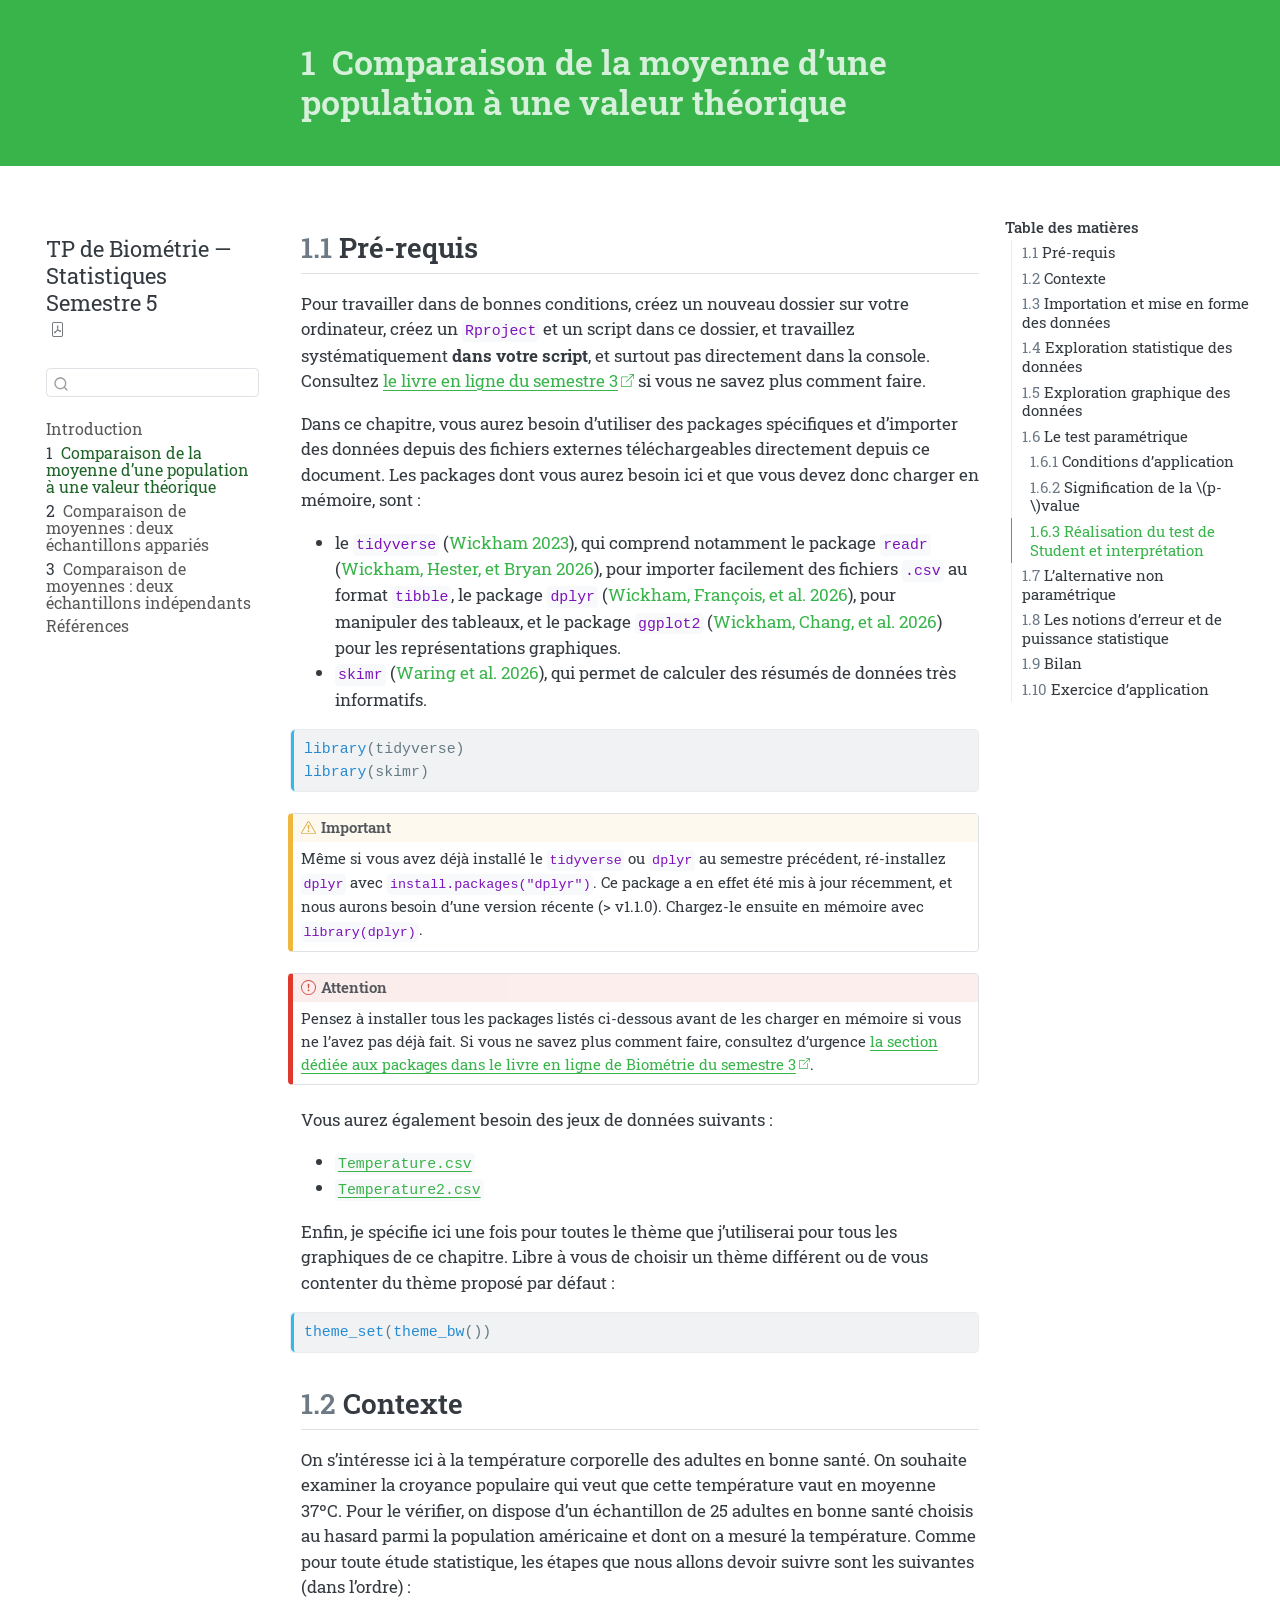
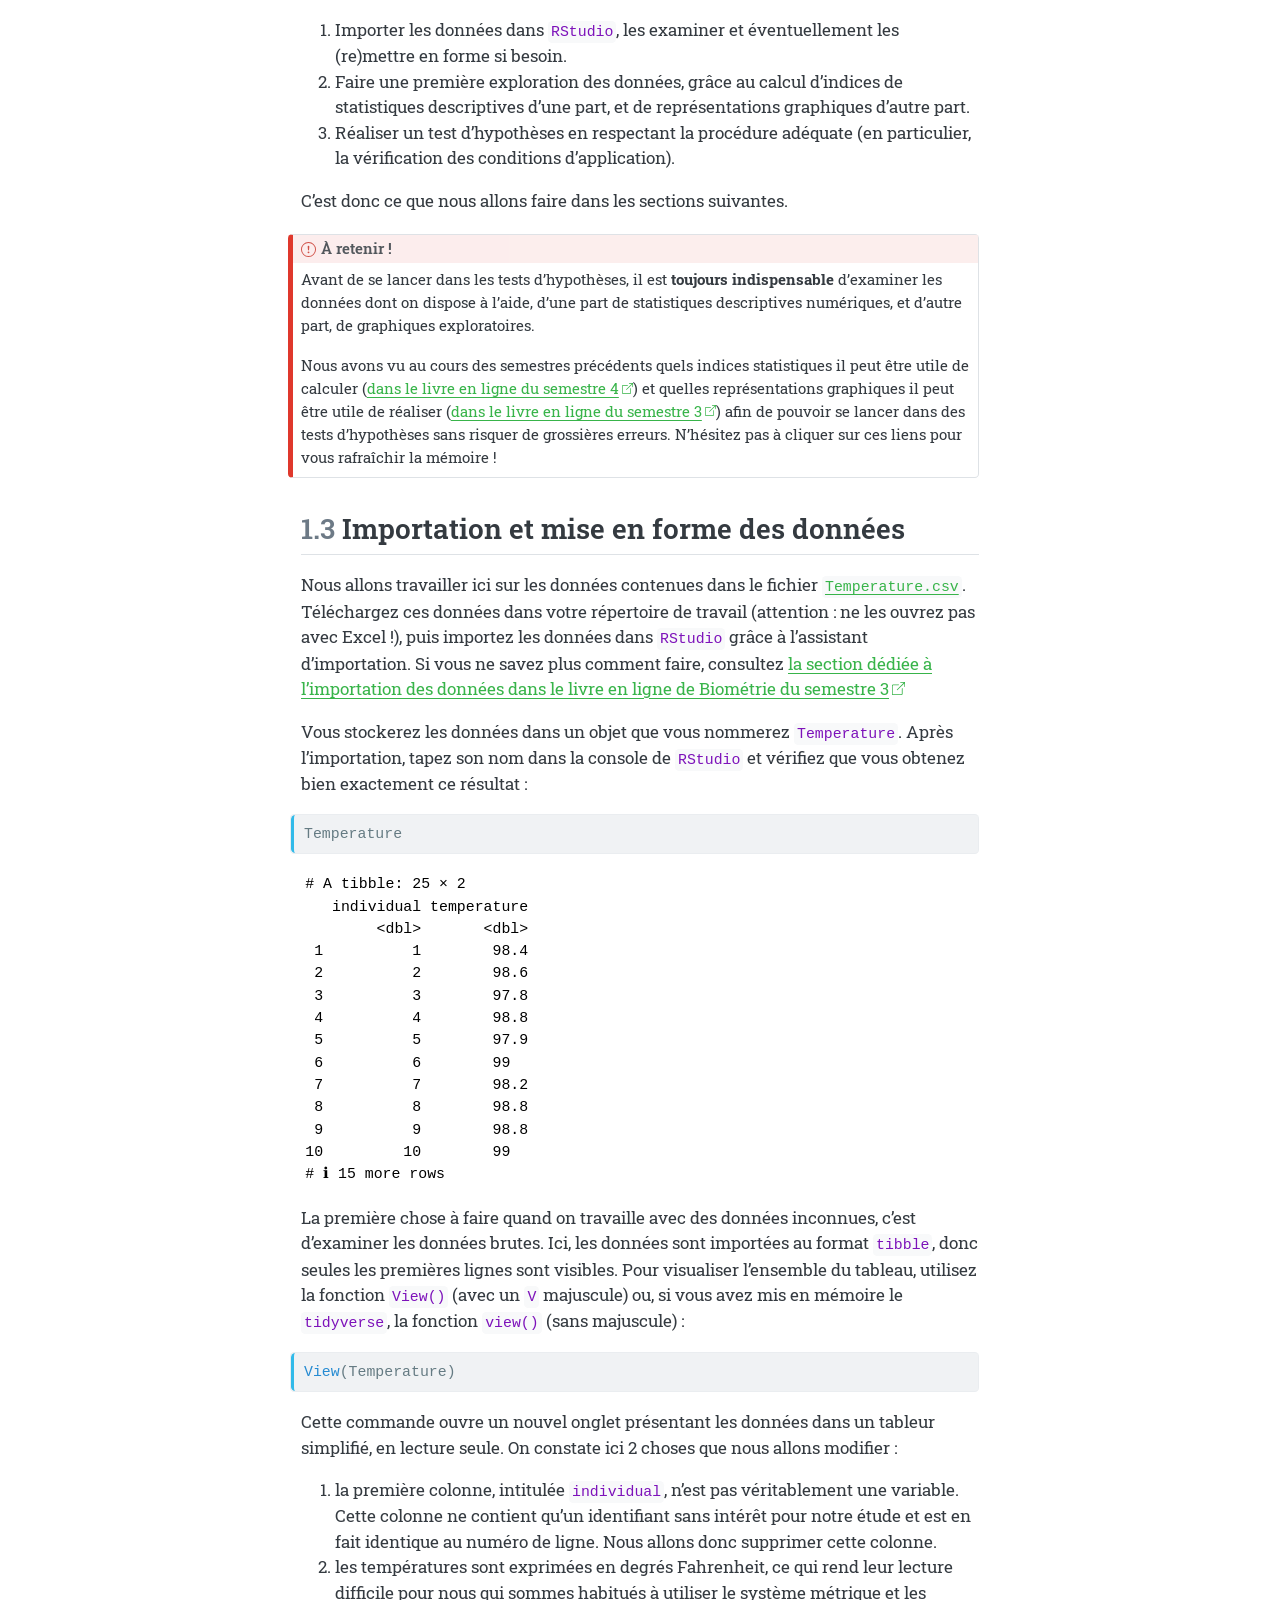
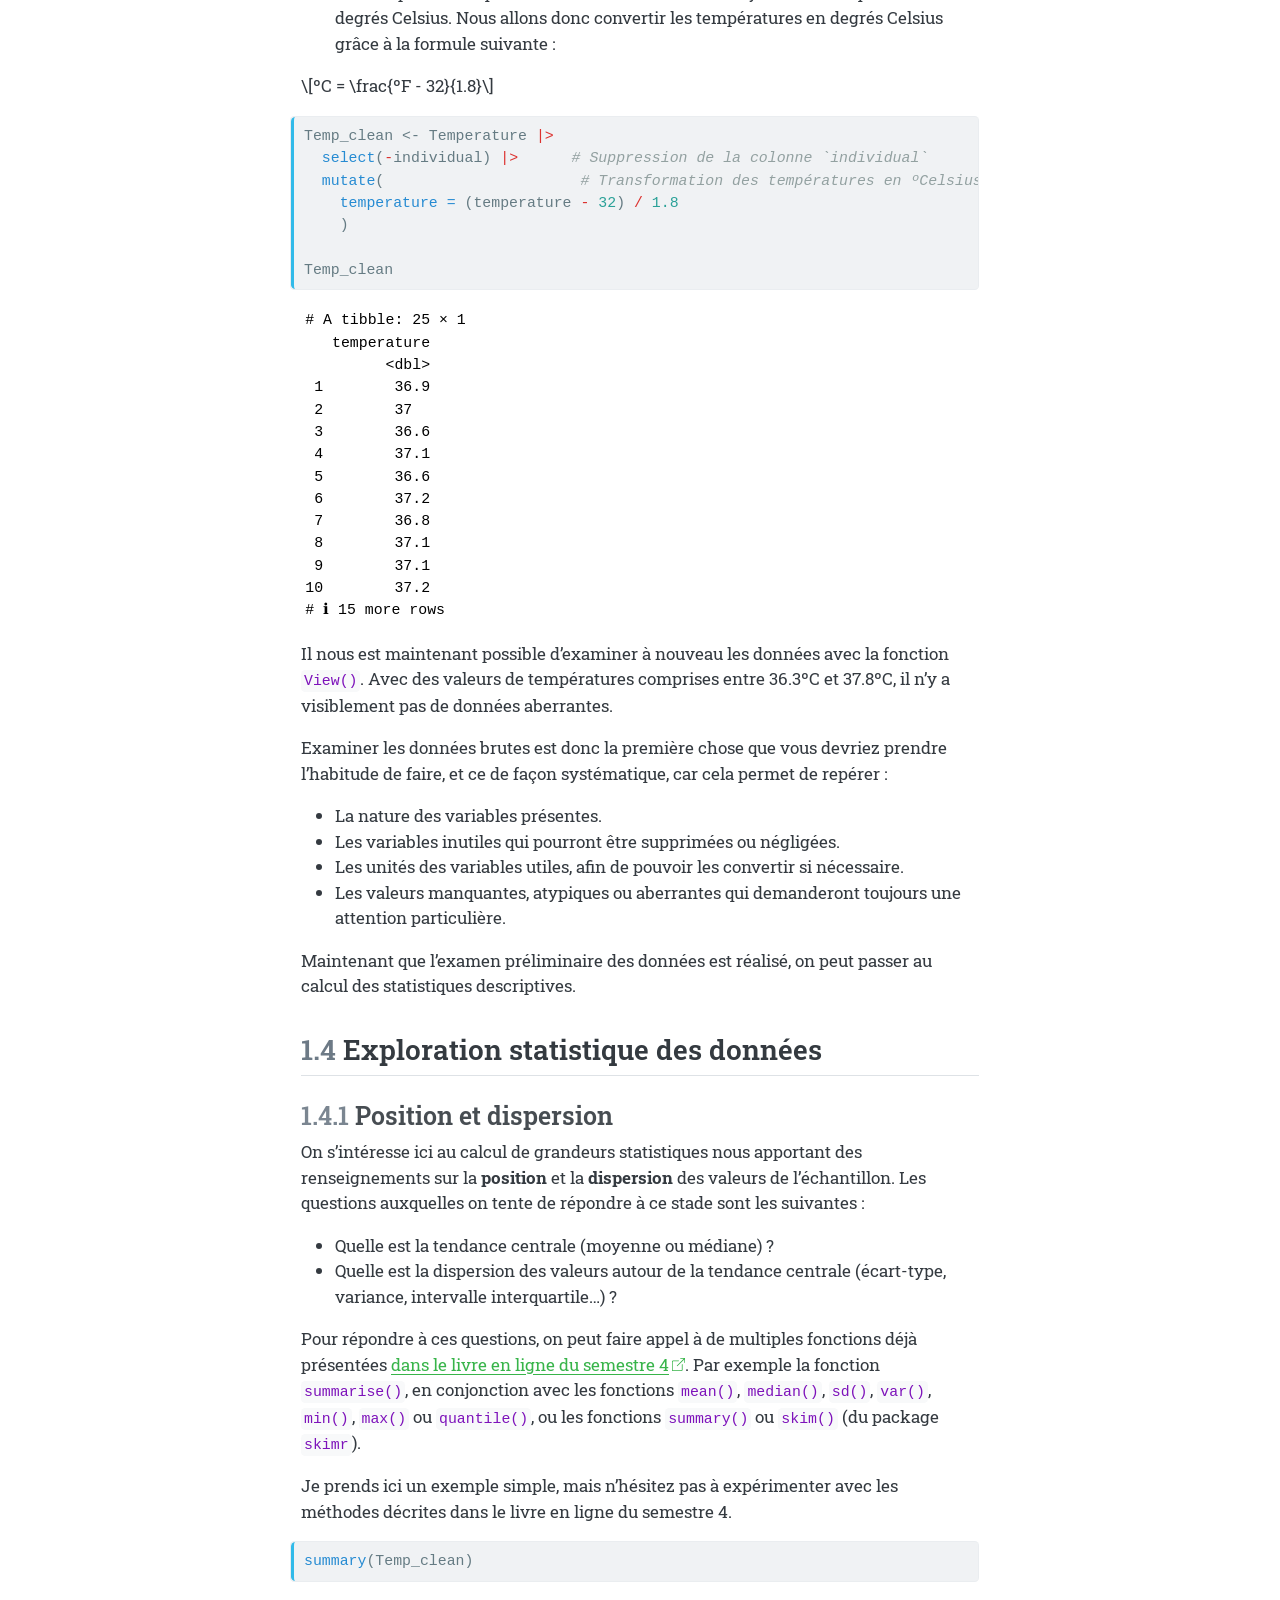
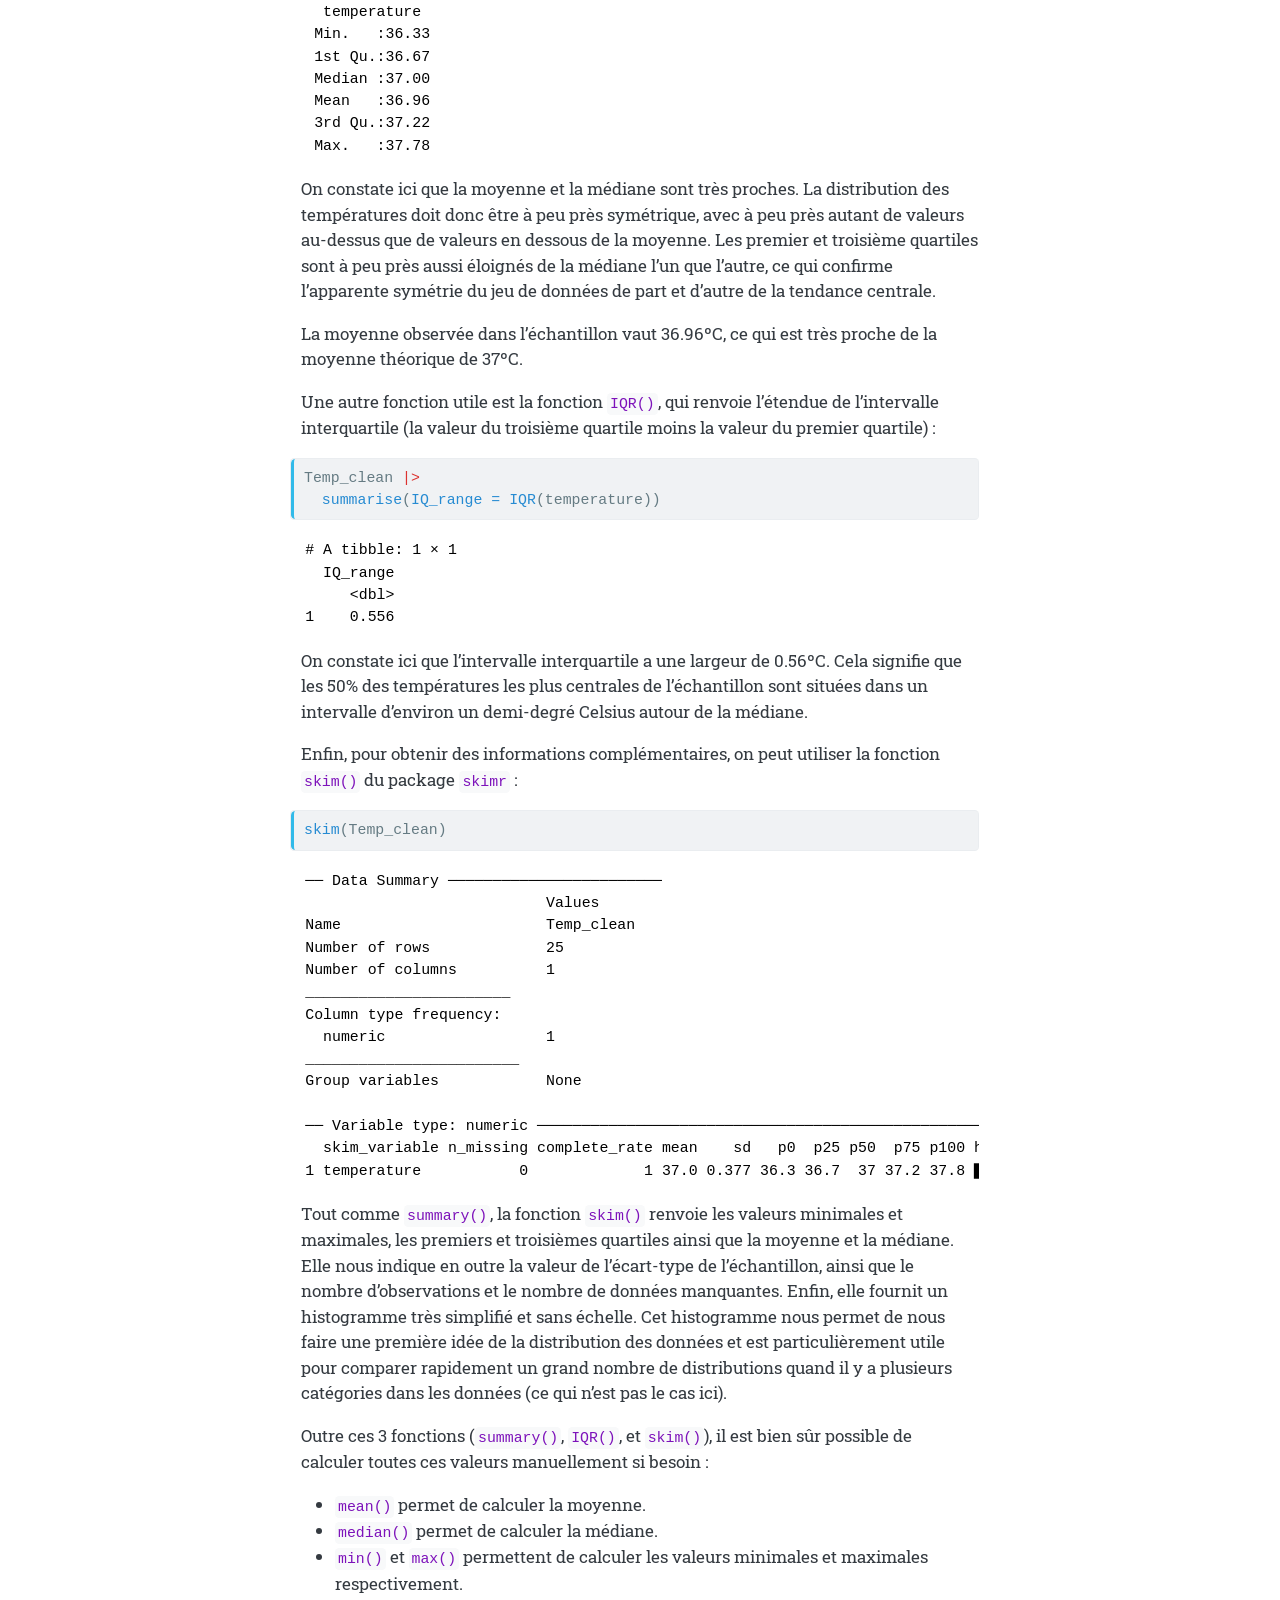
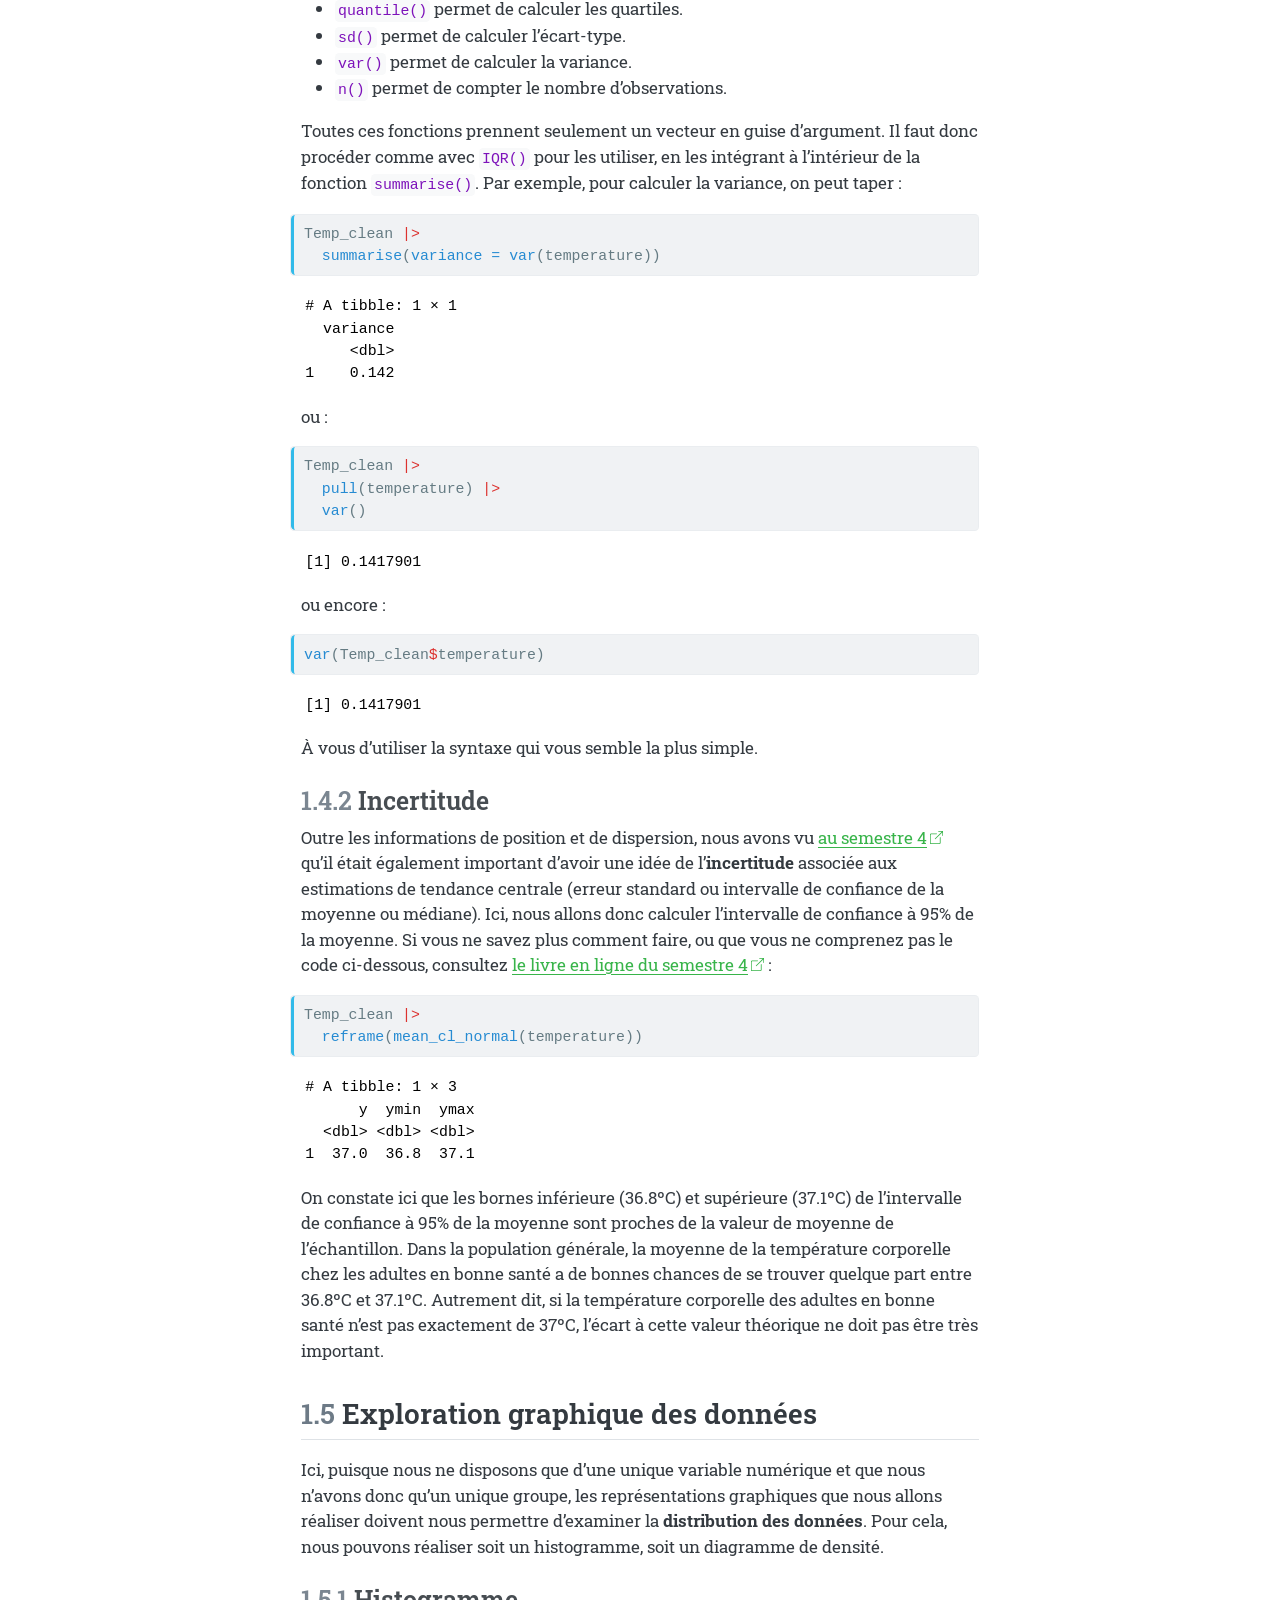
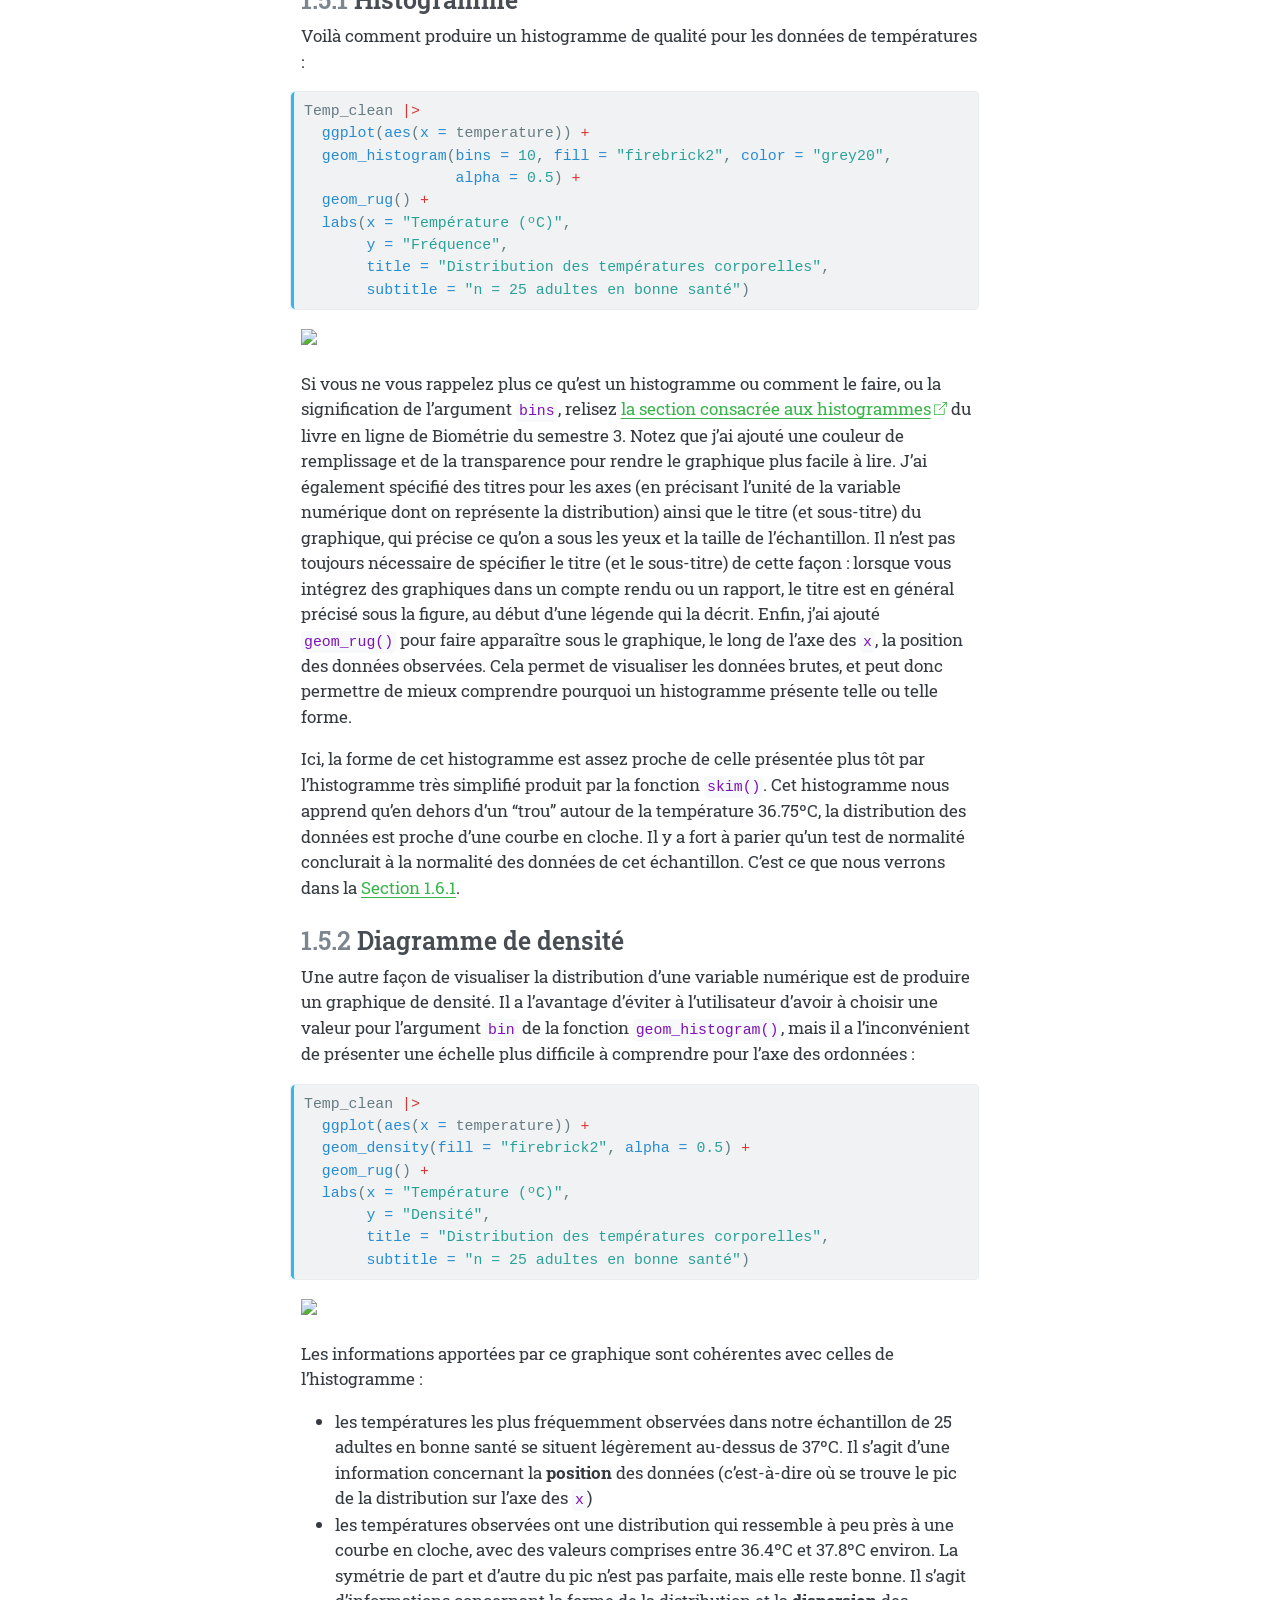
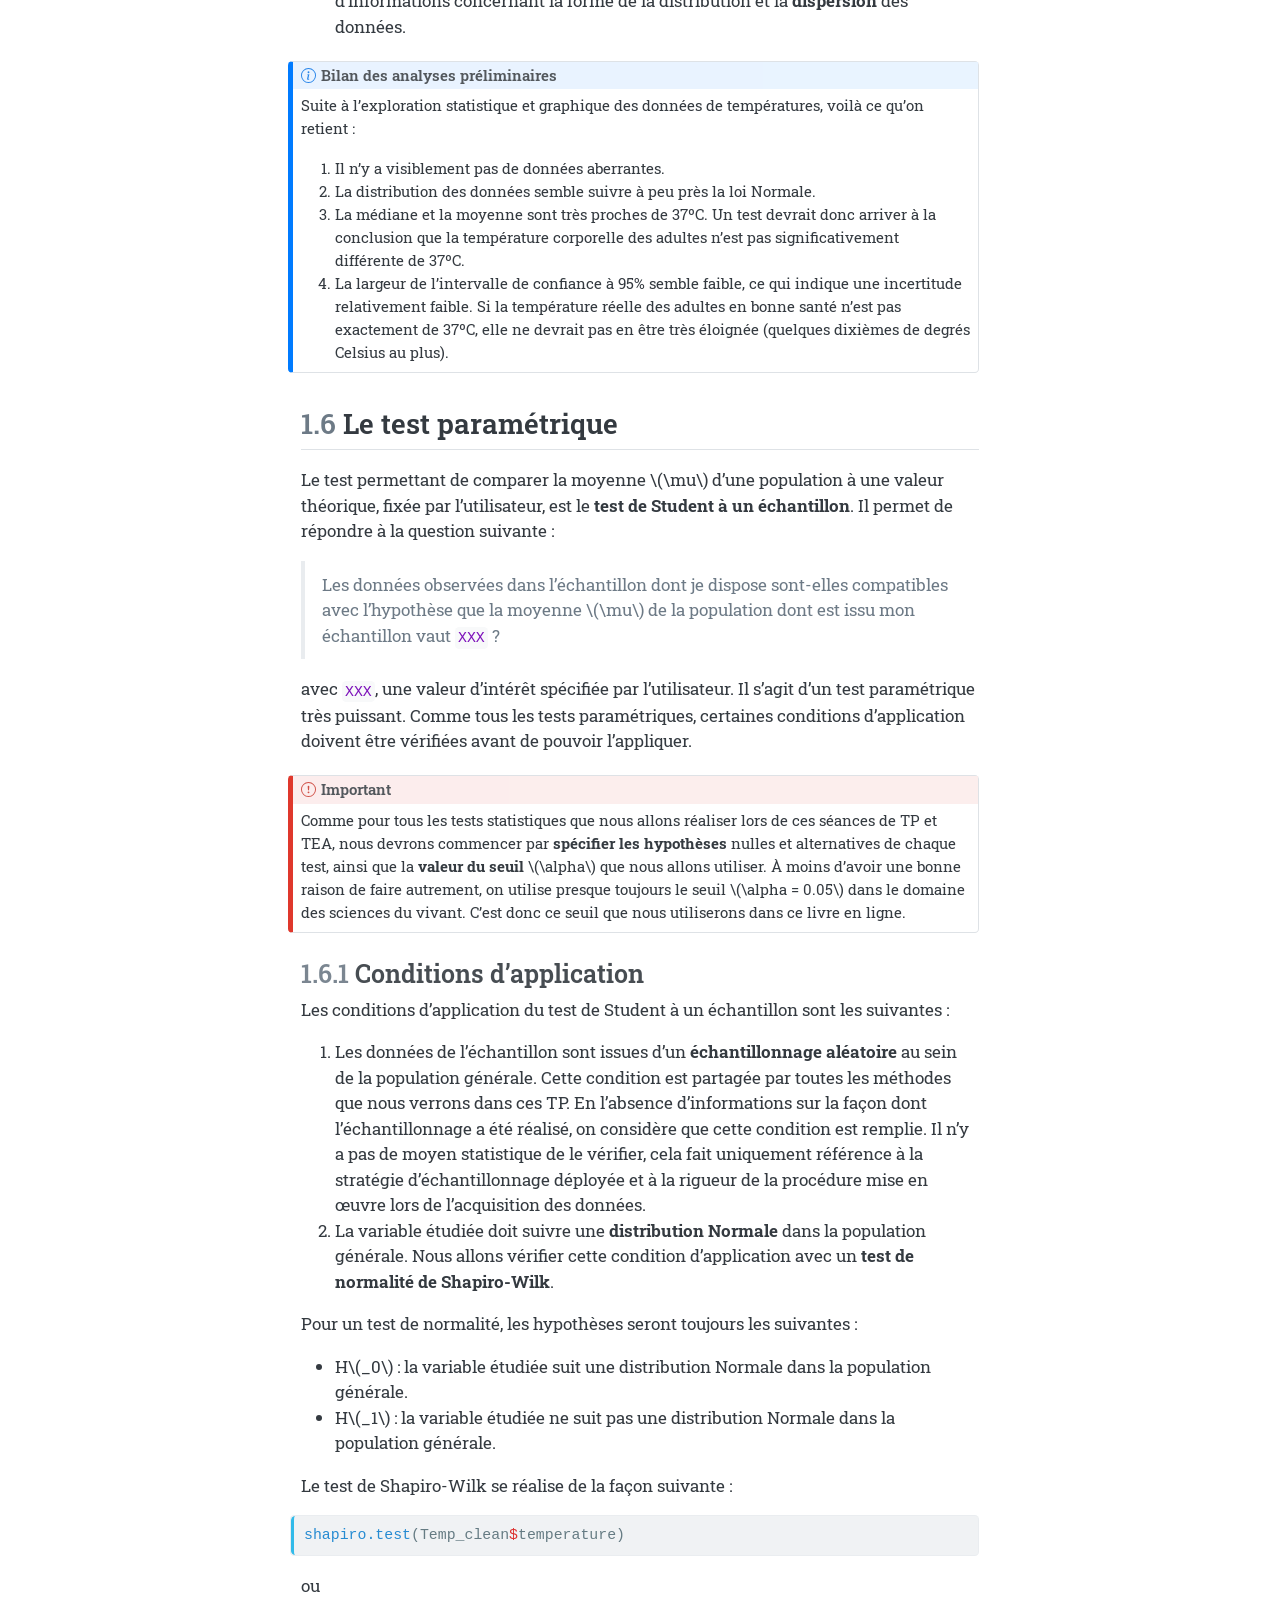
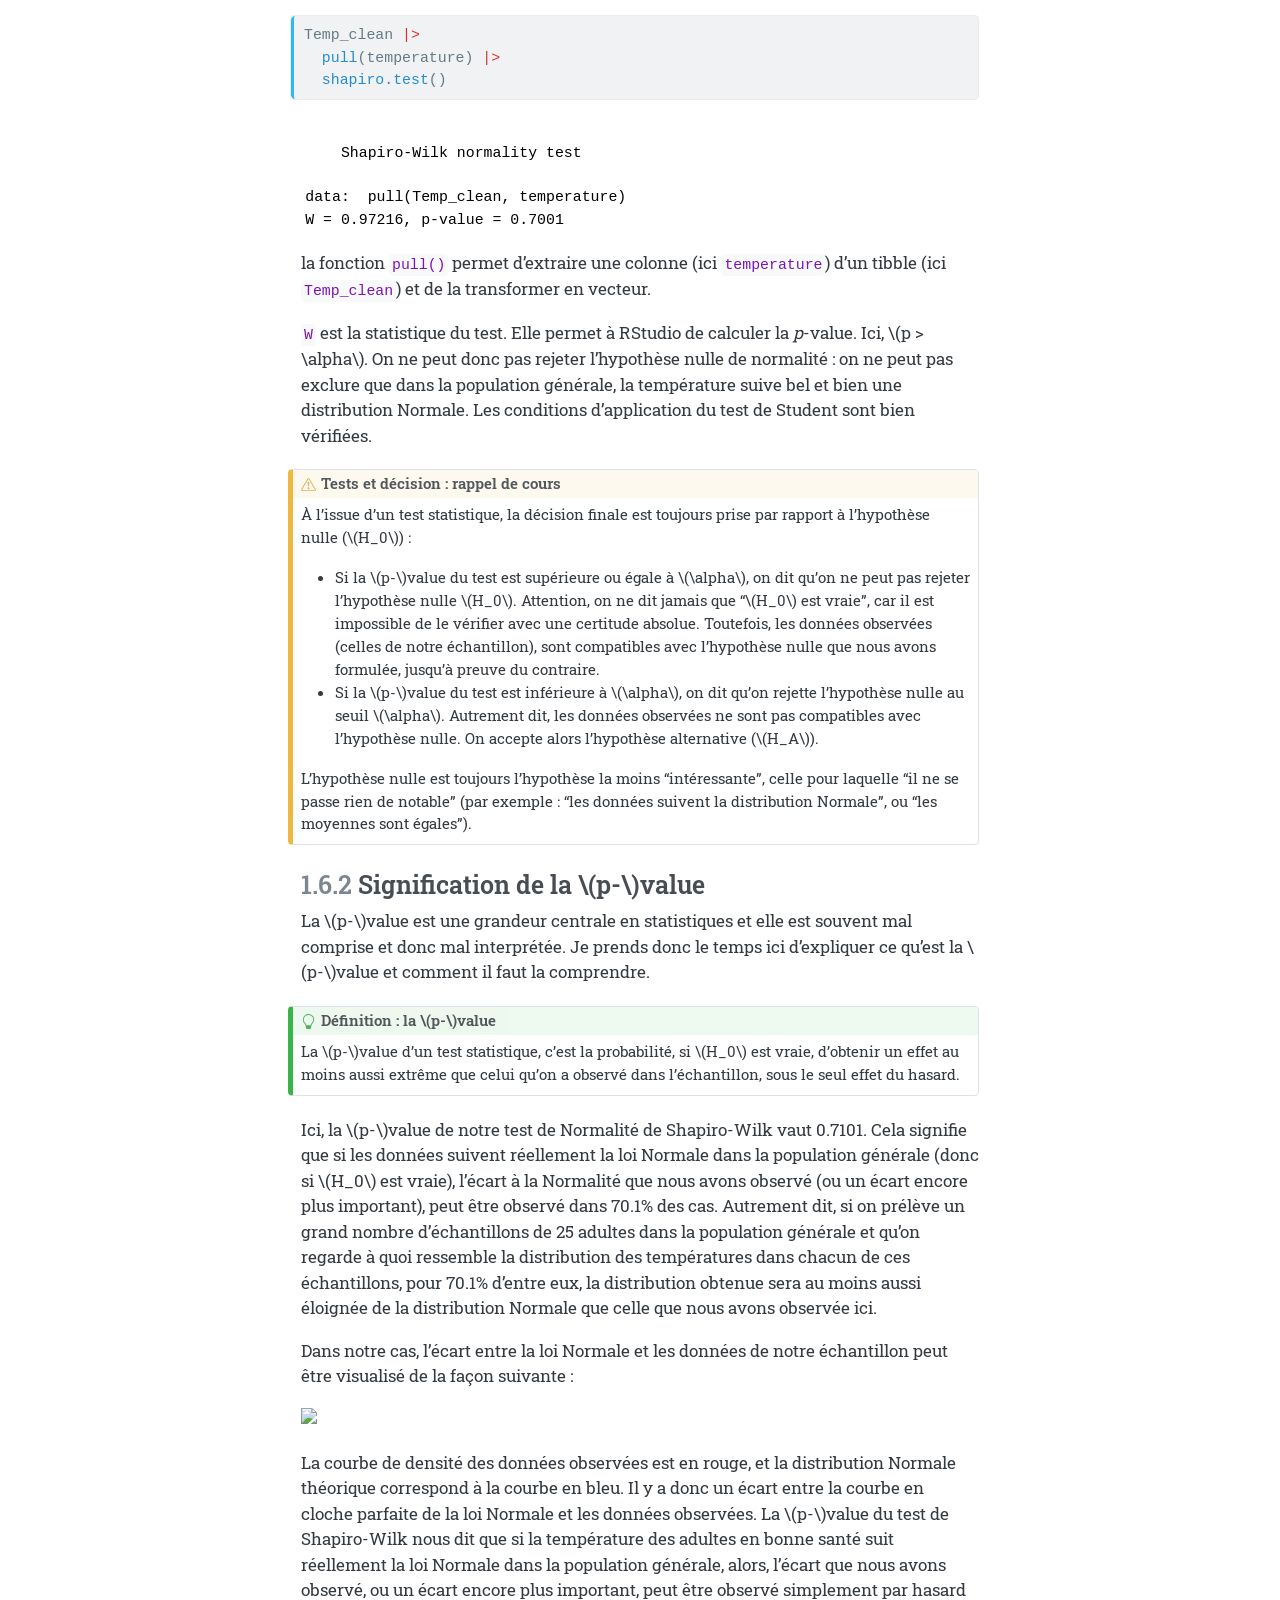
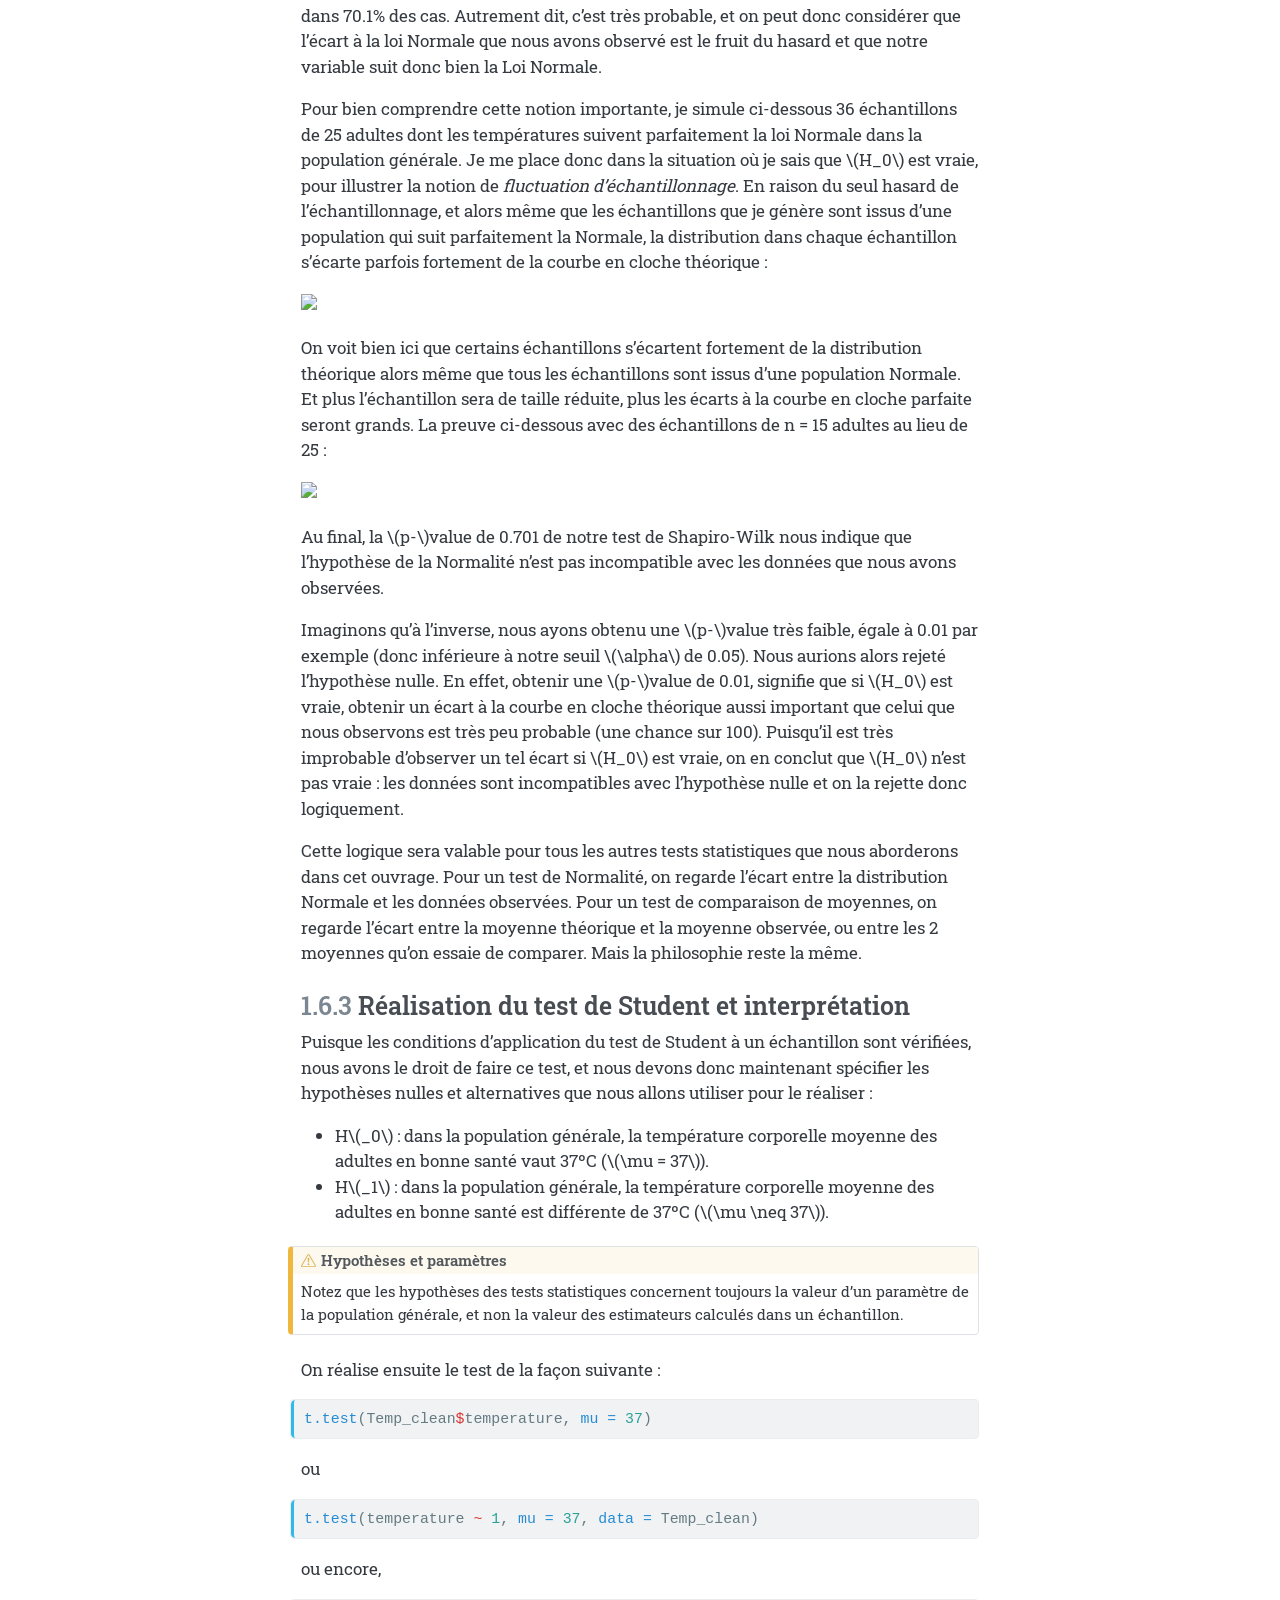
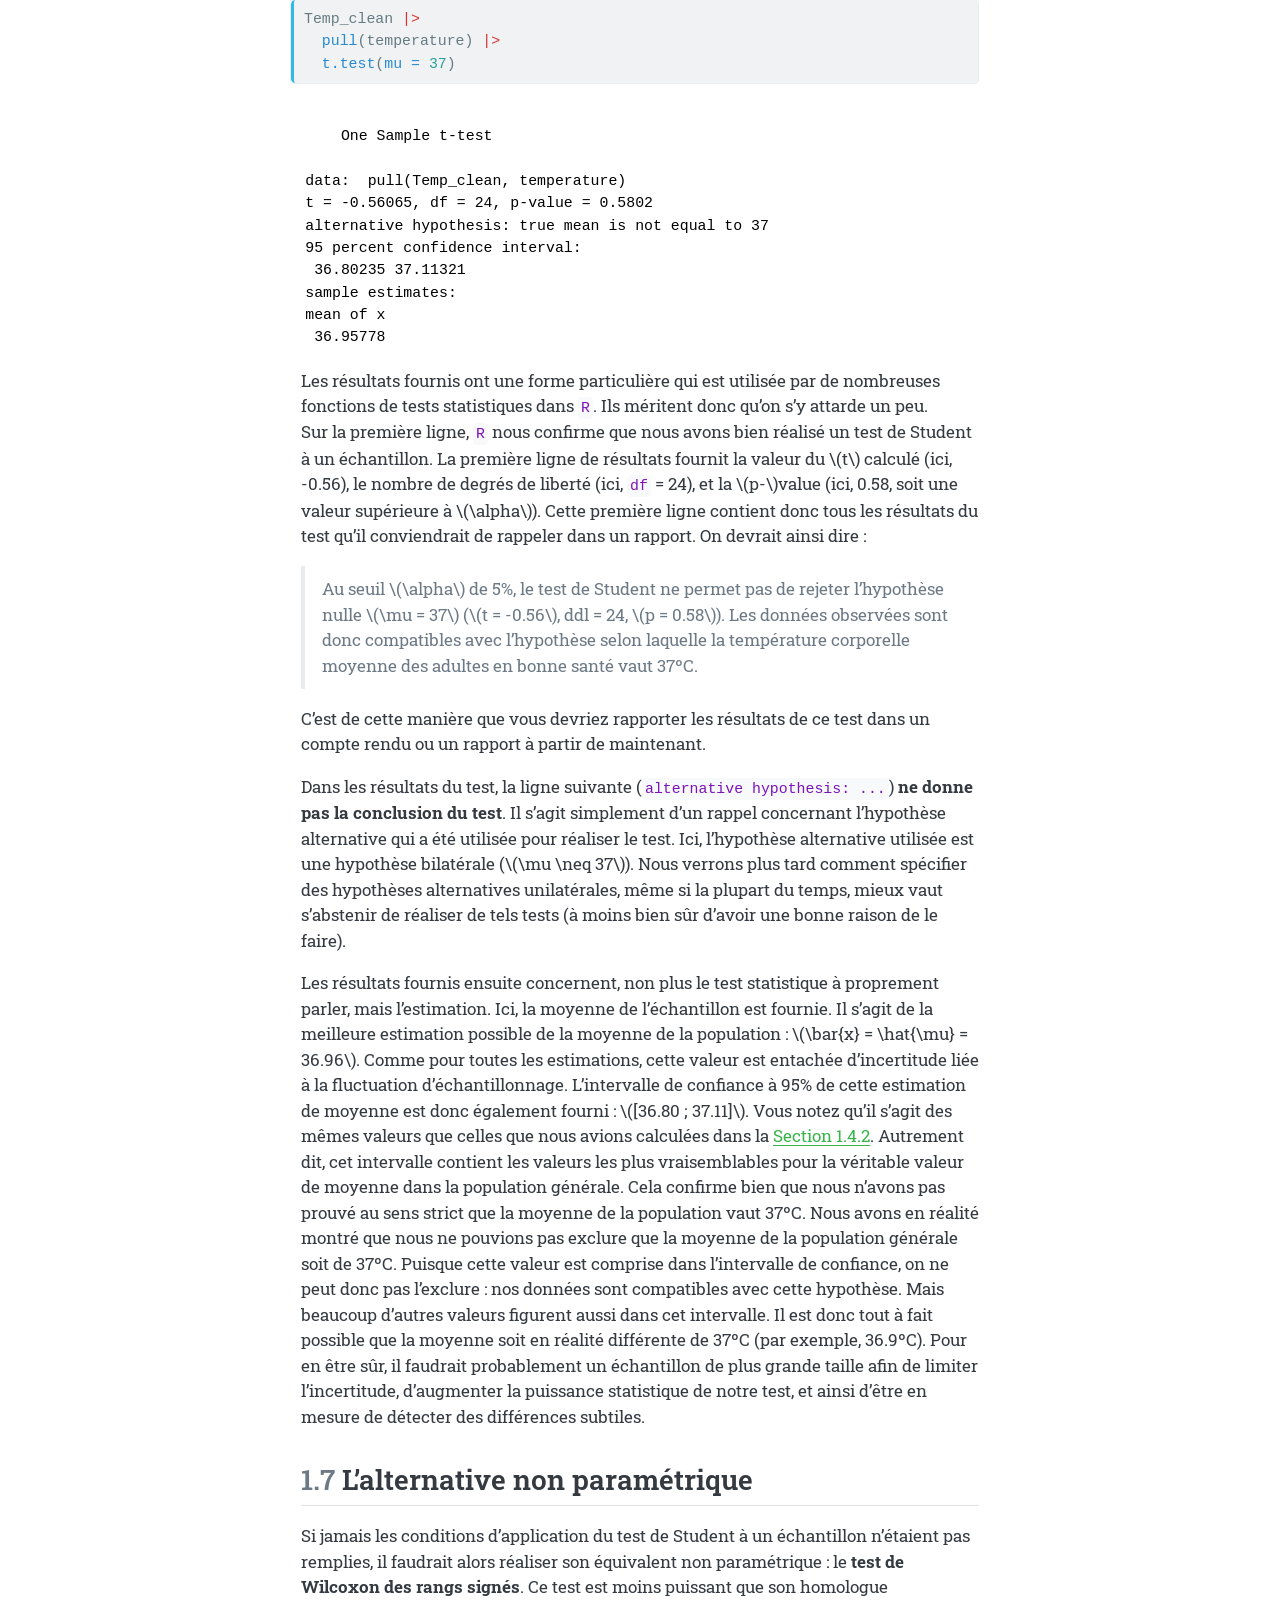
==== docs/01-OneSampleTests.html @ 2027d805 "Ajout du livre compilé pour GitHub Pages" ====
<!DOCTYPE html>
<html xmlns="http://www.w3.org/1999/xhtml" lang="fr" xml:lang="fr"><head>

<meta charset="utf-8">
<meta name="generator" content="quarto-1.6.39">

<meta name="viewport" content="width=device-width, initial-scale=1.0, user-scalable=yes">


<title>1&nbsp; Comparaison de la moyenne d’une population à une valeur théorique – TP de Biométrie — Statistiques&lt;br&gt; Semestre 5&lt;br&gt;</title>
<style>
code{white-space: pre-wrap;}
span.smallcaps{font-variant: small-caps;}
div.columns{display: flex; gap: min(4vw, 1.5em);}
div.column{flex: auto; overflow-x: auto;}
div.hanging-indent{margin-left: 1.5em; text-indent: -1.5em;}
ul.task-list{list-style: none;}
ul.task-list li input[type="checkbox"] {
  width: 0.8em;
  margin: 0 0.8em 0.2em -1em; /* quarto-specific, see https://github.com/quarto-dev/quarto-cli/issues/4556 */ 
  vertical-align: middle;
}
/* CSS for syntax highlighting */
pre > code.sourceCode { white-space: pre; position: relative; }
pre > code.sourceCode > span { line-height: 1.25; }
pre > code.sourceCode > span:empty { height: 1.2em; }
.sourceCode { overflow: visible; }
code.sourceCode > span { color: inherit; text-decoration: inherit; }
div.sourceCode { margin: 1em 0; }
pre.sourceCode { margin: 0; }
@media screen {
div.sourceCode { overflow: auto; }
}
@media print {
pre > code.sourceCode { white-space: pre-wrap; }
pre > code.sourceCode > span { display: inline-block; text-indent: -5em; padding-left: 5em; }
}
pre.numberSource code
  { counter-reset: source-line 0; }
pre.numberSource code > span
  { position: relative; left: -4em; counter-increment: source-line; }
pre.numberSource code > span > a:first-child::before
  { content: counter(source-line);
    position: relative; left: -1em; text-align: right; vertical-align: baseline;
    border: none; display: inline-block;
    -webkit-touch-callout: none; -webkit-user-select: none;
    -khtml-user-select: none; -moz-user-select: none;
    -ms-user-select: none; user-select: none;
    padding: 0 4px; width: 4em;
  }
pre.numberSource { margin-left: 3em;  padding-left: 4px; }
div.sourceCode
  {   }
@media screen {
pre > code.sourceCode > span > a:first-child::before { text-decoration: underline; }
}
/* CSS for citations */
div.csl-bib-body { }
div.csl-entry {
  clear: both;
  margin-bottom: 0em;
}
.hanging-indent div.csl-entry {
  margin-left:2em;
  text-indent:-2em;
}
div.csl-left-margin {
  min-width:2em;
  float:left;
}
div.csl-right-inline {
  margin-left:2em;
  padding-left:1em;
}
div.csl-indent {
  margin-left: 2em;
}</style>


<script src="site_libs/quarto-nav/quarto-nav.js"></script>
<script src="site_libs/quarto-nav/headroom.min.js"></script>
<script src="site_libs/clipboard/clipboard.min.js"></script>
<script src="site_libs/quarto-search/autocomplete.umd.js"></script>
<script src="site_libs/quarto-search/fuse.min.js"></script>
<script src="site_libs/quarto-search/quarto-search.js"></script>
<meta name="quarto:offset" content="./">
<link href="./02-TwoSamplePairedTests.html" rel="next">
<link href="./index.html" rel="prev">
<script src="site_libs/quarto-html/quarto.js"></script>
<script src="site_libs/quarto-html/popper.min.js"></script>
<script src="site_libs/quarto-html/tippy.umd.min.js"></script>
<script src="site_libs/quarto-html/anchor.min.js"></script>
<link href="site_libs/quarto-html/tippy.css" rel="stylesheet">
<link href="site_libs/quarto-html/quarto-syntax-highlighting-9ea0a49c779b6fc496fdb60b6bf00fef.css" rel="stylesheet" id="quarto-text-highlighting-styles">
<script src="site_libs/bootstrap/bootstrap.min.js"></script>
<link href="site_libs/bootstrap/bootstrap-icons.css" rel="stylesheet">
<link href="site_libs/bootstrap/bootstrap-29754e15dbacfca2d3d83cea9d48121f.min.css" rel="stylesheet" append-hash="true" id="quarto-bootstrap" data-mode="light">
<script id="quarto-search-options" type="application/json">{
  "location": "sidebar",
  "copy-button": false,
  "collapse-after": 3,
  "panel-placement": "start",
  "type": "textbox",
  "limit": 50,
  "keyboard-shortcut": [
    "f",
    "/",
    "s"
  ],
  "show-item-context": false,
  "language": {
    "search-no-results-text": "Pas de résultats",
    "search-matching-documents-text": "documents trouvés",
    "search-copy-link-title": "Copier le lien vers la recherche",
    "search-hide-matches-text": "Cacher les correspondances additionnelles",
    "search-more-match-text": "correspondance de plus dans ce document",
    "search-more-matches-text": "correspondances de plus dans ce document",
    "search-clear-button-title": "Effacer",
    "search-text-placeholder": "",
    "search-detached-cancel-button-title": "Annuler",
    "search-submit-button-title": "Envoyer",
    "search-label": "Recherche"
  }
}</script>
<style>html{ scroll-behavior: smooth; }</style>

  <script src="https://cdnjs.cloudflare.com/polyfill/v3/polyfill.min.js?features=es6"></script>
  <script src="https://cdn.jsdelivr.net/npm/mathjax@3/es5/tex-chtml-full.js" type="text/javascript"></script>

<script type="text/javascript">
const typesetMath = (el) => {
  if (window.MathJax) {
    // MathJax Typeset
    window.MathJax.typeset([el]);
  } else if (window.katex) {
    // KaTeX Render
    var mathElements = el.getElementsByClassName("math");
    var macros = [];
    for (var i = 0; i < mathElements.length; i++) {
      var texText = mathElements[i].firstChild;
      if (mathElements[i].tagName == "SPAN") {
        window.katex.render(texText.data, mathElements[i], {
          displayMode: mathElements[i].classList.contains('display'),
          throwOnError: false,
          macros: macros,
          fleqn: false
        });
      }
    }
  }
}
window.Quarto = {
  typesetMath
};
</script>

</head>

<body class="nav-sidebar floating">

<div id="quarto-search-results"></div>
  <header id="quarto-header" class="headroom fixed-top quarto-banner">
  <nav class="quarto-secondary-nav">
    <div class="container-fluid d-flex">
      <button type="button" class="quarto-btn-toggle btn" data-bs-toggle="collapse" role="button" data-bs-target=".quarto-sidebar-collapse-item" aria-controls="quarto-sidebar" aria-expanded="false" aria-label="Basculer la barre latérale" onclick="if (window.quartoToggleHeadroom) { window.quartoToggleHeadroom(); }">
        <i class="bi bi-layout-text-sidebar-reverse"></i>
      </button>
        <nav class="quarto-page-breadcrumbs" aria-label="breadcrumb"><ol class="breadcrumb"><li class="breadcrumb-item"><a href="./01-OneSampleTests.html"><span class="chapter-number">1</span>&nbsp; <span class="chapter-title">Comparaison de la moyenne d’une population à une valeur théorique</span></a></li></ol></nav>
        <a class="flex-grow-1" role="navigation" data-bs-toggle="collapse" data-bs-target=".quarto-sidebar-collapse-item" aria-controls="quarto-sidebar" aria-expanded="false" aria-label="Basculer la barre latérale" onclick="if (window.quartoToggleHeadroom) { window.quartoToggleHeadroom(); }">      
        </a>
      <button type="button" class="btn quarto-search-button" aria-label="Recherche" onclick="window.quartoOpenSearch();">
        <i class="bi bi-search"></i>
      </button>
    </div>
  </nav>
</header>
<!-- content -->
<header id="title-block-header" class="quarto-title-block default page-columns page-full">
  <div class="quarto-title-banner page-columns page-full">
    <div class="quarto-title column-body">
      <h1 class="title"><span id="sec-moy1" class="quarto-section-identifier"><span class="chapter-number">1</span>&nbsp; <span class="chapter-title">Comparaison de la moyenne d’une population à une valeur théorique</span></span></h1>
                      </div>
  </div>
    
  
  <div class="quarto-title-meta">

      
    
      
    </div>
    
  
  </header><div id="quarto-content" class="quarto-container page-columns page-rows-contents page-layout-article">
<!-- sidebar -->
  <nav id="quarto-sidebar" class="sidebar collapse collapse-horizontal quarto-sidebar-collapse-item sidebar-navigation floating overflow-auto">
    <div class="pt-lg-2 mt-2 text-left sidebar-header">
    <div class="sidebar-title mb-0 py-0">
      <a href="./">TP de Biométrie — Statistiques<br> Semestre 5<br></a> 
        <div class="sidebar-tools-main">
    <a href="./TP-de-Biométrie-—-Statistiques-br--Semestre-5-br-.pdf" title="Download PDF" class="quarto-navigation-tool px-1" aria-label="Download PDF"><i class="bi bi-file-pdf"></i></a>
</div>
    </div>
      </div>
        <div class="mt-2 flex-shrink-0 align-items-center">
        <div class="sidebar-search">
        <div id="quarto-search" class="" title="Recherche"></div>
        </div>
        </div>
    <div class="sidebar-menu-container"> 
    <ul class="list-unstyled mt-1">
        <li class="sidebar-item">
  <div class="sidebar-item-container"> 
  <a href="./index.html" class="sidebar-item-text sidebar-link">
 <span class="menu-text">Introduction</span></a>
  </div>
</li>
        <li class="sidebar-item">
  <div class="sidebar-item-container"> 
  <a href="./01-OneSampleTests.html" class="sidebar-item-text sidebar-link active">
 <span class="menu-text"><span class="chapter-number">1</span>&nbsp; <span class="chapter-title">Comparaison de la moyenne d’une population à une valeur théorique</span></span></a>
  </div>
</li>
        <li class="sidebar-item">
  <div class="sidebar-item-container"> 
  <a href="./02-TwoSamplePairedTests.html" class="sidebar-item-text sidebar-link">
 <span class="menu-text"><span class="chapter-number">2</span>&nbsp; <span class="chapter-title">Comparaison de moyennes : deux échantillons appariés</span></span></a>
  </div>
</li>
        <li class="sidebar-item">
  <div class="sidebar-item-container"> 
  <a href="./03-TwoSampleTests.html" class="sidebar-item-text sidebar-link">
 <span class="menu-text"><span class="chapter-number">3</span>&nbsp; <span class="chapter-title">Comparaison de moyennes : deux échantillons indépendants</span></span></a>
  </div>
</li>
        <li class="sidebar-item">
  <div class="sidebar-item-container"> 
  <a href="./references.html" class="sidebar-item-text sidebar-link">
 <span class="menu-text">Références</span></a>
  </div>
</li>
    </ul>
    </div>
</nav>
<div id="quarto-sidebar-glass" class="quarto-sidebar-collapse-item" data-bs-toggle="collapse" data-bs-target=".quarto-sidebar-collapse-item"></div>
<!-- margin-sidebar -->
    <div id="quarto-margin-sidebar" class="sidebar margin-sidebar">
        <nav id="TOC" role="doc-toc" class="toc-active">
    <h2 id="toc-title">Table des matières</h2>
   
  <ul>
  <li><a href="#sec-packages" id="toc-sec-packages" class="nav-link active" data-scroll-target="#sec-packages"><span class="header-section-number">1.1</span> Pré-requis</a></li>
  <li><a href="#contexte" id="toc-contexte" class="nav-link" data-scroll-target="#contexte"><span class="header-section-number">1.2</span> Contexte</a></li>
  <li><a href="#importation-et-mise-en-forme-des-données" id="toc-importation-et-mise-en-forme-des-données" class="nav-link" data-scroll-target="#importation-et-mise-en-forme-des-données"><span class="header-section-number">1.3</span> Importation et mise en forme des données</a></li>
  <li><a href="#sec-eda" id="toc-sec-eda" class="nav-link" data-scroll-target="#sec-eda"><span class="header-section-number">1.4</span> Exploration statistique des données</a>
  <ul class="collapse">
  <li><a href="#position-et-dispersion" id="toc-position-et-dispersion" class="nav-link" data-scroll-target="#position-et-dispersion"><span class="header-section-number">1.4.1</span> Position et dispersion</a></li>
  <li><a href="#sec-ic95" id="toc-sec-ic95" class="nav-link" data-scroll-target="#sec-ic95"><span class="header-section-number">1.4.2</span> Incertitude</a></li>
  </ul></li>
  <li><a href="#sec-edagraph" id="toc-sec-edagraph" class="nav-link" data-scroll-target="#sec-edagraph"><span class="header-section-number">1.5</span> Exploration graphique des données</a>
  <ul class="collapse">
  <li><a href="#histogramme" id="toc-histogramme" class="nav-link" data-scroll-target="#histogramme"><span class="header-section-number">1.5.1</span> Histogramme</a></li>
  <li><a href="#diagramme-de-densité" id="toc-diagramme-de-densité" class="nav-link" data-scroll-target="#diagramme-de-densité"><span class="header-section-number">1.5.2</span> Diagramme de densité</a></li>
  </ul></li>
  <li><a href="#le-test-paramétrique" id="toc-le-test-paramétrique" class="nav-link" data-scroll-target="#le-test-paramétrique"><span class="header-section-number">1.6</span> Le test paramétrique</a>
  <ul class="collapse">
  <li><a href="#sec-norm" id="toc-sec-norm" class="nav-link" data-scroll-target="#sec-norm"><span class="header-section-number">1.6.1</span> Conditions d’application</a></li>
  <li><a href="#signification-de-la-p-value" id="toc-signification-de-la-p-value" class="nav-link" data-scroll-target="#signification-de-la-p-value"><span class="header-section-number">1.6.2</span> Signification de la <span class="math inline">\(p-\)</span>value</a></li>
  <li><a href="#réalisation-du-test-de-student-et-interprétation" id="toc-réalisation-du-test-de-student-et-interprétation" class="nav-link" data-scroll-target="#réalisation-du-test-de-student-et-interprétation"><span class="header-section-number">1.6.3</span> Réalisation du test de Student et interprétation</a></li>
  </ul></li>
  <li><a href="#lalternative-non-paramétrique" id="toc-lalternative-non-paramétrique" class="nav-link" data-scroll-target="#lalternative-non-paramétrique"><span class="header-section-number">1.7</span> L’alternative non paramétrique</a></li>
  <li><a href="#sec-puiss" id="toc-sec-puiss" class="nav-link" data-scroll-target="#sec-puiss"><span class="header-section-number">1.8</span> Les notions d’erreur et de puissance statistique</a></li>
  <li><a href="#bilan" id="toc-bilan" class="nav-link" data-scroll-target="#bilan"><span class="header-section-number">1.9</span> Bilan</a></li>
  <li><a href="#sec-exo1" id="toc-sec-exo1" class="nav-link" data-scroll-target="#sec-exo1"><span class="header-section-number">1.10</span> Exercice d’application</a></li>
  </ul>
</nav>
    </div>
<!-- main -->
<main class="content quarto-banner-title-block" id="quarto-document-content">





<section id="sec-packages" class="level2" data-number="1.1">
<h2 data-number="1.1" class="anchored" data-anchor-id="sec-packages"><span class="header-section-number">1.1</span> Pré-requis</h2>
<p>Pour travailler dans de bonnes conditions, créez un nouveau dossier sur votre ordinateur, créez un <code>Rproject</code> et un script dans ce dossier, et travaillez systématiquement <strong>dans votre script</strong>, et surtout pas directement dans la console. Consultez <a href="https://besibo.github.io/BiometrieS3/01-R-basics.html#sec-code">le livre en ligne du semestre 3</a> si vous ne savez plus comment faire.</p>
<p>Dans ce chapitre, vous aurez besoin d’utiliser des packages spécifiques et d’importer des données depuis des fichiers externes téléchargeables directement depuis ce document. Les packages dont vous aurez besoin ici et que vous devez donc charger en mémoire, sont :</p>
<ul>
<li>le <code>tidyverse</code> <span class="citation" data-cites="R-tidyverse">(<a href="references.html#ref-R-tidyverse" role="doc-biblioref">Wickham 2023</a>)</span>, qui comprend notamment le package <code>readr</code> <span class="citation" data-cites="R-readr">(<a href="references.html#ref-R-readr" role="doc-biblioref">Wickham, Hester, et Bryan 2026</a>)</span>, pour importer facilement des fichiers <code>.csv</code> au format <code>tibble</code>, le package <code>dplyr</code> <span class="citation" data-cites="R-dplyr">(<a href="references.html#ref-R-dplyr" role="doc-biblioref">Wickham, François, et al. 2026</a>)</span>, pour manipuler des tableaux, et le package <code>ggplot2</code> <span class="citation" data-cites="R-ggplot2">(<a href="references.html#ref-R-ggplot2" role="doc-biblioref">Wickham, Chang, et al. 2026</a>)</span> pour les représentations graphiques. <!-- - `readxl` [@R-readxl], pour importer facilement des fichiers Excel au format `tibble`. --></li>
<li><code>skimr</code> <span class="citation" data-cites="R-skimr">(<a href="references.html#ref-R-skimr" role="doc-biblioref">Waring et al. 2026</a>)</span>, qui permet de calculer des résumés de données très informatifs. <!-- - `car` [@R-car], qui permet d'effectuer le test de comparaison des variances de Levene. --> <!-- - les packages `palmerpenguins` [@R-palmerpenguins] et `nycflights13` [@R-nycflights13], pour accéder à plusieurs jeux de données que nous utiliserons en guise d'exemples ou pour les exercices (`penguins`, `flights`, `weather`...). --></li>
</ul>
<div class="cell">
<div class="sourceCode cell-code" id="cb1"><pre class="sourceCode r code-with-copy"><code class="sourceCode r"><span id="cb1-1"><a href="#cb1-1" aria-hidden="true" tabindex="-1"></a><span class="fu">library</span>(tidyverse)</span>
<span id="cb1-2"><a href="#cb1-2" aria-hidden="true" tabindex="-1"></a><span class="fu">library</span>(skimr)</span></code><button title="Copier vers le presse-papier" class="code-copy-button"><i class="bi"></i></button></pre></div>
</div>
<div class="callout callout-style-default callout-warning callout-titled">
<div class="callout-header d-flex align-content-center">
<div class="callout-icon-container">
<i class="callout-icon"></i>
</div>
<div class="callout-title-container flex-fill">
Important
</div>
</div>
<div class="callout-body-container callout-body">
<p>Même si vous avez déjà installé le <code>tidyverse</code> ou <code>dplyr</code> au semestre précédent, ré-installez <code>dplyr</code> avec <code>install.packages("dplyr")</code>. Ce package a en effet été mis à jour récemment, et nous aurons besoin d’une version récente (&gt; v1.1.0). Chargez-le ensuite en mémoire avec <code>library(dplyr)</code>.</p>
</div>
</div>
<div class="callout callout-style-default callout-important callout-titled">
<div class="callout-header d-flex align-content-center">
<div class="callout-icon-container">
<i class="callout-icon"></i>
</div>
<div class="callout-title-container flex-fill">
Attention
</div>
</div>
<div class="callout-body-container callout-body">
<p>Pensez à installer tous les packages listés ci-dessous avant de les charger en mémoire si vous ne l’avez pas déjà fait. Si vous ne savez plus comment faire, consultez d’urgence <a href="https://besibo.github.io/BiometrieS3/01-R-basics.html#sec-packages">la section dédiée aux packages dans le livre en ligne de Biométrie du semestre 3</a>.</p>
</div>
</div>
<p>Vous aurez également besoin des jeux de données suivants :</p>
<ul>
<li><a href="data/Temperature.csv"><code>Temperature.csv</code></a></li>
<li><a href="data/Temperature2.csv"><code>Temperature2.csv</code></a></li>
</ul>
<p>Enfin, je spécifie ici une fois pour toutes le thème que j’utiliserai pour tous les graphiques de ce chapitre. Libre à vous de choisir un thème différent ou de vous contenter du thème proposé par défaut :</p>
<div class="cell">
<div class="sourceCode cell-code" id="cb2"><pre class="sourceCode r code-with-copy"><code class="sourceCode r"><span id="cb2-1"><a href="#cb2-1" aria-hidden="true" tabindex="-1"></a><span class="fu">theme_set</span>(<span class="fu">theme_bw</span>())</span></code><button title="Copier vers le presse-papier" class="code-copy-button"><i class="bi"></i></button></pre></div>
</div>
</section>
<section id="contexte" class="level2" data-number="1.2">
<h2 data-number="1.2" class="anchored" data-anchor-id="contexte"><span class="header-section-number">1.2</span> Contexte</h2>
<p>On s’intéresse ici à la température corporelle des adultes en bonne santé. On souhaite examiner la croyance populaire qui veut que cette température vaut en moyenne 37ºC. Pour le vérifier, on dispose d’un échantillon de 25 adultes en bonne santé choisis au hasard parmi la population américaine et dont on a mesuré la température. Comme pour toute étude statistique, les étapes que nous allons devoir suivre sont les suivantes (dans l’ordre) :</p>
<ol type="1">
<li>Importer les données dans <code>RStudio</code>, les examiner et éventuellement les (re)mettre en forme si besoin.</li>
<li>Faire une première exploration des données, grâce au calcul d’indices de statistiques descriptives d’une part, et de représentations graphiques d’autre part.</li>
<li>Réaliser un test d’hypothèses en respectant la procédure adéquate (en particulier, la vérification des conditions d’application).</li>
</ol>
<p>C’est donc ce que nous allons faire dans les sections suivantes.</p>
<div class="callout callout-style-default callout-important callout-titled">
<div class="callout-header d-flex align-content-center">
<div class="callout-icon-container">
<i class="callout-icon"></i>
</div>
<div class="callout-title-container flex-fill">
À retenir !
</div>
</div>
<div class="callout-body-container callout-body">
<p>Avant de se lancer dans les tests d’hypothèses, il est <strong>toujours indispensable</strong> d’examiner les données dont on dispose à l’aide, d’une part de statistiques descriptives numériques, et d’autre part, de graphiques exploratoires.</p>
<p>Nous avons vu au cours des semestres précédents quels indices statistiques il peut être utile de calculer (<a href="https://besibo.github.io/BiometrieS4/01-dispersion.html">dans le livre en ligne du semestre 4</a>) et quelles représentations graphiques il peut être utile de réaliser (<a href="https://besibo.github.io/BiometrieS3/03-visualization.html">dans le livre en ligne du semestre 3</a>) afin de pouvoir se lancer dans des tests d’hypothèses sans risquer de grossières erreurs. N’hésitez pas à cliquer sur ces liens pour vous rafraîchir la mémoire !</p>
</div>
</div>
</section>
<section id="importation-et-mise-en-forme-des-données" class="level2" data-number="1.3">
<h2 data-number="1.3" class="anchored" data-anchor-id="importation-et-mise-en-forme-des-données"><span class="header-section-number">1.3</span> Importation et mise en forme des données</h2>
<p>Nous allons travailler ici sur les données contenues dans le fichier <a href="data/Temperature.csv"><code>Temperature.csv</code></a>. Téléchargez ces données dans votre répertoire de travail (attention : ne les ouvrez pas avec Excel !), puis importez les données dans <code>RStudio</code> grâce à l’assistant d’importation. Si vous ne savez plus comment faire, consultez <a href="https://besibo.github.io/BiometrieS3/04-DataWrangling.html#plaintext">la section dédiée à l’importation des données dans le livre en ligne de Biométrie du semestre 3</a></p>
<p>Vous stockerez les données dans un objet que vous nommerez <code>Temperature</code>. Après l’importation, tapez son nom dans la console de <code>RStudio</code> et vérifiez que vous obtenez bien exactement ce résultat :</p>
<div class="cell">
<div class="sourceCode cell-code" id="cb3"><pre class="sourceCode r code-with-copy"><code class="sourceCode r"><span id="cb3-1"><a href="#cb3-1" aria-hidden="true" tabindex="-1"></a>Temperature</span></code><button title="Copier vers le presse-papier" class="code-copy-button"><i class="bi"></i></button></pre></div>
<div class="cell-output cell-output-stdout">
<pre><code># A tibble: 25 × 2
   individual temperature
        &lt;dbl&gt;       &lt;dbl&gt;
 1          1        98.4
 2          2        98.6
 3          3        97.8
 4          4        98.8
 5          5        97.9
 6          6        99  
 7          7        98.2
 8          8        98.8
 9          9        98.8
10         10        99  
# ℹ 15 more rows</code></pre>
</div>
</div>
<p>La première chose à faire quand on travaille avec des données inconnues, c’est d’examiner les données brutes. Ici, les données sont importées au format <code>tibble</code>, donc seules les premières lignes sont visibles. Pour visualiser l’ensemble du tableau, utilisez la fonction <code>View()</code> (avec un <code>V</code> majuscule) ou, si vous avez mis en mémoire le <code>tidyverse</code>, la fonction <code>view()</code> (sans majuscule) :</p>
<div class="cell">
<div class="sourceCode cell-code" id="cb5"><pre class="sourceCode r code-with-copy"><code class="sourceCode r"><span id="cb5-1"><a href="#cb5-1" aria-hidden="true" tabindex="-1"></a><span class="fu">View</span>(Temperature)</span></code><button title="Copier vers le presse-papier" class="code-copy-button"><i class="bi"></i></button></pre></div>
</div>
<p>Cette commande ouvre un nouvel onglet présentant les données dans un tableur simplifié, en lecture seule. On constate ici 2 choses que nous allons modifier :</p>
<ol type="1">
<li>la première colonne, intitulée <code>individual</code>, n’est pas véritablement une variable. Cette colonne ne contient qu’un identifiant sans intérêt pour notre étude et est en fait identique au numéro de ligne. Nous allons donc supprimer cette colonne.</li>
<li>les températures sont exprimées en degrés Fahrenheit, ce qui rend leur lecture difficile pour nous qui sommes habitués à utiliser le système métrique et les degrés Celsius. Nous allons donc convertir les températures en degrés Celsius grâce à la formule suivante :</li>
</ol>
<p><span class="math display">\[ºC = \frac{ºF - 32}{1.8}\]</span></p>
<div class="cell">
<div class="sourceCode cell-code" id="cb6"><pre class="sourceCode r code-with-copy"><code class="sourceCode r"><span id="cb6-1"><a href="#cb6-1" aria-hidden="true" tabindex="-1"></a>Temp_clean <span class="ot">&lt;-</span> Temperature <span class="sc">|&gt;</span></span>
<span id="cb6-2"><a href="#cb6-2" aria-hidden="true" tabindex="-1"></a>  <span class="fu">select</span>(<span class="sc">-</span>individual) <span class="sc">|&gt;</span>      <span class="co"># Suppression de la colonne `individual`</span></span>
<span id="cb6-3"><a href="#cb6-3" aria-hidden="true" tabindex="-1"></a>  <span class="fu">mutate</span>(                      <span class="co"># Transformation des températures en ºCelsius</span></span>
<span id="cb6-4"><a href="#cb6-4" aria-hidden="true" tabindex="-1"></a>    <span class="at">temperature =</span> (temperature <span class="sc">-</span> <span class="dv">32</span>) <span class="sc">/</span> <span class="fl">1.8</span></span>
<span id="cb6-5"><a href="#cb6-5" aria-hidden="true" tabindex="-1"></a>    )</span>
<span id="cb6-6"><a href="#cb6-6" aria-hidden="true" tabindex="-1"></a></span>
<span id="cb6-7"><a href="#cb6-7" aria-hidden="true" tabindex="-1"></a>Temp_clean</span></code><button title="Copier vers le presse-papier" class="code-copy-button"><i class="bi"></i></button></pre></div>
<div class="cell-output cell-output-stdout">
<pre><code># A tibble: 25 × 1
   temperature
         &lt;dbl&gt;
 1        36.9
 2        37  
 3        36.6
 4        37.1
 5        36.6
 6        37.2
 7        36.8
 8        37.1
 9        37.1
10        37.2
# ℹ 15 more rows</code></pre>
</div>
</div>
<p>Il nous est maintenant possible d’examiner à nouveau les données avec la fonction <code>View()</code>. Avec des valeurs de températures comprises entre 36.3ºC et 37.8ºC, il n’y a visiblement pas de données aberrantes.</p>
<p>Examiner les données brutes est donc la première chose que vous devriez prendre l’habitude de faire, et ce de façon systématique, car cela permet de repérer :</p>
<ul>
<li>La nature des variables présentes.</li>
<li>Les variables inutiles qui pourront être supprimées ou négligées.</li>
<li>Les unités des variables utiles, afin de pouvoir les convertir si nécessaire.</li>
<li>Les valeurs manquantes, atypiques ou aberrantes qui demanderont toujours une attention particulière.</li>
</ul>
<p>Maintenant que l’examen préliminaire des données est réalisé, on peut passer au calcul des statistiques descriptives.</p>
</section>
<section id="sec-eda" class="level2" data-number="1.4">
<h2 data-number="1.4" class="anchored" data-anchor-id="sec-eda"><span class="header-section-number">1.4</span> Exploration statistique des données</h2>
<section id="position-et-dispersion" class="level3" data-number="1.4.1">
<h3 data-number="1.4.1" class="anchored" data-anchor-id="position-et-dispersion"><span class="header-section-number">1.4.1</span> Position et dispersion</h3>
<p>On s’intéresse ici au calcul de grandeurs statistiques nous apportant des renseignements sur la <strong>position</strong> et la <strong>dispersion</strong> des valeurs de l’échantillon. Les questions auxquelles on tente de répondre à ce stade sont les suivantes :</p>
<ul>
<li>Quelle est la tendance centrale (moyenne ou médiane) ?</li>
<li>Quelle est la dispersion des valeurs autour de la tendance centrale (écart-type, variance, intervalle interquartile…) ?</li>
</ul>
<p>Pour répondre à ces questions, on peut faire appel à de multiples fonctions déjà présentées <a href="https://besibo.github.io/BiometrieS4/01-dispersion.html">dans le livre en ligne du semestre 4</a>. Par exemple la fonction <code>summarise()</code>, en conjonction avec les fonctions <code>mean()</code>, <code>median()</code>, <code>sd()</code>, <code>var()</code>, <code>min()</code>, <code>max()</code> ou <code>quantile()</code>, ou les fonctions <code>summary()</code> ou <code>skim()</code> (du package <code>skimr</code>).</p>
<p>Je prends ici un exemple simple, mais n’hésitez pas à expérimenter avec les méthodes décrites dans le livre en ligne du semestre 4.</p>
<div class="cell">
<div class="sourceCode cell-code" id="cb8"><pre class="sourceCode r code-with-copy"><code class="sourceCode r"><span id="cb8-1"><a href="#cb8-1" aria-hidden="true" tabindex="-1"></a><span class="fu">summary</span>(Temp_clean)</span></code><button title="Copier vers le presse-papier" class="code-copy-button"><i class="bi"></i></button></pre></div>
<div class="cell-output cell-output-stdout">
<pre><code>  temperature   
 Min.   :36.33  
 1st Qu.:36.67  
 Median :37.00  
 Mean   :36.96  
 3rd Qu.:37.22  
 Max.   :37.78  </code></pre>
</div>
</div>
<p>On constate ici que la moyenne et la médiane sont très proches. La distribution des températures doit donc être à peu près symétrique, avec à peu près autant de valeurs au-dessus que de valeurs en dessous de la moyenne. Les premier et troisième quartiles sont à peu près aussi éloignés de la médiane l’un que l’autre, ce qui confirme l’apparente symétrie du jeu de données de part et d’autre de la tendance centrale.</p>
<p>La moyenne observée dans l’échantillon vaut 36.96ºC, ce qui est très proche de la moyenne théorique de 37ºC.</p>
<p>Une autre fonction utile est la fonction <code>IQR()</code>, qui renvoie l’étendue de l’intervalle interquartile (la valeur du troisième quartile moins la valeur du premier quartile) :</p>
<div class="cell">
<div class="sourceCode cell-code" id="cb10"><pre class="sourceCode r code-with-copy"><code class="sourceCode r"><span id="cb10-1"><a href="#cb10-1" aria-hidden="true" tabindex="-1"></a>Temp_clean <span class="sc">|&gt;</span></span>
<span id="cb10-2"><a href="#cb10-2" aria-hidden="true" tabindex="-1"></a>  <span class="fu">summarise</span>(<span class="at">IQ_range =</span> <span class="fu">IQR</span>(temperature))</span></code><button title="Copier vers le presse-papier" class="code-copy-button"><i class="bi"></i></button></pre></div>
<div class="cell-output cell-output-stdout">
<pre><code># A tibble: 1 × 1
  IQ_range
     &lt;dbl&gt;
1    0.556</code></pre>
</div>
</div>
<p>On constate ici que l’intervalle interquartile a une largeur de 0.56ºC. Cela signifie que les 50% des températures les plus centrales de l’échantillon sont situées dans un intervalle d’environ un demi-degré Celsius autour de la médiane.</p>
<p>Enfin, pour obtenir des informations complémentaires, on peut utiliser la fonction <code>skim()</code> du package <code>skimr</code> :</p>
<div class="cell">
<div class="sourceCode cell-code" id="cb12"><pre class="sourceCode r code-with-copy"><code class="sourceCode r"><span id="cb12-1"><a href="#cb12-1" aria-hidden="true" tabindex="-1"></a><span class="fu">skim</span>(Temp_clean)</span></code><button title="Copier vers le presse-papier" class="code-copy-button"><i class="bi"></i></button></pre></div>
<div class="cell-output cell-output-stdout">
<pre><code>── Data Summary ────────────────────────
                           Values    
Name                       Temp_clean
Number of rows             25        
Number of columns          1         
_______________________              
Column type frequency:               
  numeric                  1         
________________________             
Group variables            None      

── Variable type: numeric ──────────────────────────────────────────────────────
  skim_variable n_missing complete_rate mean    sd   p0  p25 p50  p75 p100 hist 
1 temperature           0             1 37.0 0.377 36.3 36.7  37 37.2 37.8 ▇▇▇▇▂</code></pre>
</div>
</div>
<p>Tout comme <code>summary()</code>, la fonction <code>skim()</code> renvoie les valeurs minimales et maximales, les premiers et troisièmes quartiles ainsi que la moyenne et la médiane. Elle nous indique en outre la valeur de l’écart-type de l’échantillon, ainsi que le nombre d’observations et le nombre de données manquantes. Enfin, elle fournit un histogramme très simplifié et sans échelle. Cet histogramme nous permet de nous faire une première idée de la distribution des données et est particulièrement utile pour comparer rapidement un grand nombre de distributions quand il y a plusieurs catégories dans les données (ce qui n’est pas le cas ici).</p>
<p>Outre ces 3 fonctions (<code>summary()</code>, <code>IQR()</code>, et <code>skim()</code>), il est bien sûr possible de calculer toutes ces valeurs manuellement si besoin :</p>
<ul>
<li><code>mean()</code> permet de calculer la moyenne.</li>
<li><code>median()</code> permet de calculer la médiane.</li>
<li><code>min()</code> et <code>max()</code> permettent de calculer les valeurs minimales et maximales respectivement.</li>
<li><code>quantile()</code> permet de calculer les quartiles.</li>
<li><code>sd()</code> permet de calculer l’écart-type.</li>
<li><code>var()</code> permet de calculer la variance.</li>
<li><code>n()</code> permet de compter le nombre d’observations.</li>
</ul>
<p>Toutes ces fonctions prennent seulement un vecteur en guise d’argument. Il faut donc procéder comme avec <code>IQR()</code> pour les utiliser, en les intégrant à l’intérieur de la fonction <code>summarise()</code>. Par exemple, pour calculer la variance, on peut taper :</p>
<div class="cell">
<div class="sourceCode cell-code" id="cb14"><pre class="sourceCode r code-with-copy"><code class="sourceCode r"><span id="cb14-1"><a href="#cb14-1" aria-hidden="true" tabindex="-1"></a>Temp_clean <span class="sc">|&gt;</span> </span>
<span id="cb14-2"><a href="#cb14-2" aria-hidden="true" tabindex="-1"></a>  <span class="fu">summarise</span>(<span class="at">variance =</span> <span class="fu">var</span>(temperature))</span></code><button title="Copier vers le presse-papier" class="code-copy-button"><i class="bi"></i></button></pre></div>
<div class="cell-output cell-output-stdout">
<pre><code># A tibble: 1 × 1
  variance
     &lt;dbl&gt;
1    0.142</code></pre>
</div>
</div>
<p>ou :</p>
<div class="cell">
<div class="sourceCode cell-code" id="cb16"><pre class="sourceCode r code-with-copy"><code class="sourceCode r"><span id="cb16-1"><a href="#cb16-1" aria-hidden="true" tabindex="-1"></a>Temp_clean <span class="sc">|&gt;</span></span>
<span id="cb16-2"><a href="#cb16-2" aria-hidden="true" tabindex="-1"></a>  <span class="fu">pull</span>(temperature) <span class="sc">|&gt;</span></span>
<span id="cb16-3"><a href="#cb16-3" aria-hidden="true" tabindex="-1"></a>  <span class="fu">var</span>()</span></code><button title="Copier vers le presse-papier" class="code-copy-button"><i class="bi"></i></button></pre></div>
<div class="cell-output cell-output-stdout">
<pre><code>[1] 0.1417901</code></pre>
</div>
</div>
<p>ou encore :</p>
<div class="cell">
<div class="sourceCode cell-code" id="cb18"><pre class="sourceCode r code-with-copy"><code class="sourceCode r"><span id="cb18-1"><a href="#cb18-1" aria-hidden="true" tabindex="-1"></a><span class="fu">var</span>(Temp_clean<span class="sc">$</span>temperature)</span></code><button title="Copier vers le presse-papier" class="code-copy-button"><i class="bi"></i></button></pre></div>
<div class="cell-output cell-output-stdout">
<pre><code>[1] 0.1417901</code></pre>
</div>
</div>
<p>À vous d’utiliser la syntaxe qui vous semble la plus simple.</p>
</section>
<section id="sec-ic95" class="level3" data-number="1.4.2">
<h3 data-number="1.4.2" class="anchored" data-anchor-id="sec-ic95"><span class="header-section-number">1.4.2</span> Incertitude</h3>
<p>Outre les informations de position et de dispersion, nous avons vu <a href="https://besibo.github.io/BiometrieS4/02-incertitude.html#la-notion-dincertitude">au semestre 4</a> qu’il était également important d’avoir une idée de l’<strong>incertitude</strong> associée aux estimations de tendance centrale (erreur standard ou intervalle de confiance de la moyenne ou médiane). Ici, nous allons donc calculer l’intervalle de confiance à 95% de la moyenne. Si vous ne savez plus comment faire, ou que vous ne comprenez pas le code ci-dessous, consultez <a href="https://besibo.github.io/BiometrieS4/02-incertitude.html#sec-confint">le livre en ligne du semestre 4</a> :</p>
<div class="cell">
<div class="sourceCode cell-code" id="cb20"><pre class="sourceCode r code-with-copy"><code class="sourceCode r"><span id="cb20-1"><a href="#cb20-1" aria-hidden="true" tabindex="-1"></a>Temp_clean <span class="sc">|&gt;</span> </span>
<span id="cb20-2"><a href="#cb20-2" aria-hidden="true" tabindex="-1"></a>  <span class="fu">reframe</span>(<span class="fu">mean_cl_normal</span>(temperature))</span></code><button title="Copier vers le presse-papier" class="code-copy-button"><i class="bi"></i></button></pre></div>
<div class="cell-output cell-output-stdout">
<pre><code># A tibble: 1 × 3
      y  ymin  ymax
  &lt;dbl&gt; &lt;dbl&gt; &lt;dbl&gt;
1  37.0  36.8  37.1</code></pre>
</div>
</div>
<p>On constate ici que les bornes inférieure (36.8ºC) et supérieure (37.1ºC) de l’intervalle de confiance à 95% de la moyenne sont proches de la valeur de moyenne de l’échantillon. Dans la population générale, la moyenne de la température corporelle chez les adultes en bonne santé a de bonnes chances de se trouver quelque part entre 36.8ºC et 37.1ºC. Autrement dit, si la température corporelle des adultes en bonne santé n’est pas exactement de 37ºC, l’écart à cette valeur théorique ne doit pas être très important.</p>
</section>
</section>
<section id="sec-edagraph" class="level2" data-number="1.5">
<h2 data-number="1.5" class="anchored" data-anchor-id="sec-edagraph"><span class="header-section-number">1.5</span> Exploration graphique des données</h2>
<p>Ici, puisque nous ne disposons que d’une unique variable numérique et que nous n’avons donc qu’un unique groupe, les représentations graphiques que nous allons réaliser doivent nous permettre d’examiner la <strong>distribution des données</strong>. Pour cela, nous pouvons réaliser soit un histogramme, soit un diagramme de densité.</p>
<section id="histogramme" class="level3" data-number="1.5.1">
<h3 data-number="1.5.1" class="anchored" data-anchor-id="histogramme"><span class="header-section-number">1.5.1</span> Histogramme</h3>
<p>Voilà comment produire un histogramme de qualité pour les données de températures :</p>
<div class="cell">
<div class="sourceCode cell-code" id="cb22"><pre class="sourceCode r code-with-copy"><code class="sourceCode r"><span id="cb22-1"><a href="#cb22-1" aria-hidden="true" tabindex="-1"></a>Temp_clean <span class="sc">|&gt;</span></span>
<span id="cb22-2"><a href="#cb22-2" aria-hidden="true" tabindex="-1"></a>  <span class="fu">ggplot</span>(<span class="fu">aes</span>(<span class="at">x =</span> temperature)) <span class="sc">+</span></span>
<span id="cb22-3"><a href="#cb22-3" aria-hidden="true" tabindex="-1"></a>  <span class="fu">geom_histogram</span>(<span class="at">bins =</span> <span class="dv">10</span>, <span class="at">fill =</span> <span class="st">"firebrick2"</span>, <span class="at">color =</span> <span class="st">"grey20"</span>, </span>
<span id="cb22-4"><a href="#cb22-4" aria-hidden="true" tabindex="-1"></a>                 <span class="at">alpha =</span> <span class="fl">0.5</span>) <span class="sc">+</span></span>
<span id="cb22-5"><a href="#cb22-5" aria-hidden="true" tabindex="-1"></a>  <span class="fu">geom_rug</span>() <span class="sc">+</span></span>
<span id="cb22-6"><a href="#cb22-6" aria-hidden="true" tabindex="-1"></a>  <span class="fu">labs</span>(<span class="at">x =</span> <span class="st">"Température (ºC)"</span>,</span>
<span id="cb22-7"><a href="#cb22-7" aria-hidden="true" tabindex="-1"></a>       <span class="at">y =</span> <span class="st">"Fréquence"</span>,</span>
<span id="cb22-8"><a href="#cb22-8" aria-hidden="true" tabindex="-1"></a>       <span class="at">title =</span> <span class="st">"Distribution des températures corporelles"</span>,</span>
<span id="cb22-9"><a href="#cb22-9" aria-hidden="true" tabindex="-1"></a>       <span class="at">subtitle =</span> <span class="st">"n = 25 adultes en bonne santé"</span>)</span></code><button title="Copier vers le presse-papier" class="code-copy-button"><i class="bi"></i></button></pre></div>
<div class="cell-output-display">
<div>
<figure class="figure">
<p><img src="01-OneSampleTests_files/figure-html/unnamed-chunk-14-1.png" class="img-fluid figure-img" width="672"></p>
</figure>
</div>
</div>
</div>
<p>Si vous ne vous rappelez plus ce qu’est un histogramme ou comment le faire, ou la signification de l’argument <code>bins</code>, relisez <a href="https://besibo.github.io/DA/viz.html#histogram">la section consacrée aux histogrammes</a> du livre en ligne de Biométrie du semestre 3. Notez que j’ai ajouté une couleur de remplissage et de la transparence pour rendre le graphique plus facile à lire. J’ai également spécifié des titres pour les axes (en précisant l’unité de la variable numérique dont on représente la distribution) ainsi que le titre (et sous-titre) du graphique, qui précise ce qu’on a sous les yeux et la taille de l’échantillon. Il n’est pas toujours nécessaire de spécifier le titre (et le sous-titre) de cette façon : lorsque vous intégrez des graphiques dans un compte rendu ou un rapport, le titre est en général précisé sous la figure, au début d’une légende qui la décrit. Enfin, j’ai ajouté <code>geom_rug()</code> pour faire apparaître sous le graphique, le long de l’axe des <code>x</code>, la position des données observées. Cela permet de visualiser les données brutes, et peut donc permettre de mieux comprendre pourquoi un histogramme présente telle ou telle forme.</p>
<p>Ici, la forme de cet histogramme est assez proche de celle présentée plus tôt par l’histogramme très simplifié produit par la fonction <code>skim()</code>. Cet histogramme nous apprend qu’en dehors d’un “trou” autour de la température 36.75ºC, la distribution des données est proche d’une courbe en cloche. Il y a fort à parier qu’un test de normalité conclurait à la normalité des données de cet échantillon. C’est ce que nous verrons dans la <a href="#sec-norm" class="quarto-xref"><span>Section 1.6.1</span></a>.</p>
</section>
<section id="diagramme-de-densité" class="level3" data-number="1.5.2">
<h3 data-number="1.5.2" class="anchored" data-anchor-id="diagramme-de-densité"><span class="header-section-number">1.5.2</span> Diagramme de densité</h3>
<p>Une autre façon de visualiser la distribution d’une variable numérique est de produire un graphique de densité. Il a l’avantage d’éviter à l’utilisateur d’avoir à choisir une valeur pour l’argument <code>bin</code> de la fonction <code>geom_histogram()</code>, mais il a l’inconvénient de présenter une échelle plus difficile à comprendre pour l’axe des ordonnées :</p>
<div class="cell">
<div class="sourceCode cell-code" id="cb23"><pre class="sourceCode r code-with-copy"><code class="sourceCode r"><span id="cb23-1"><a href="#cb23-1" aria-hidden="true" tabindex="-1"></a>Temp_clean <span class="sc">|&gt;</span></span>
<span id="cb23-2"><a href="#cb23-2" aria-hidden="true" tabindex="-1"></a>  <span class="fu">ggplot</span>(<span class="fu">aes</span>(<span class="at">x =</span> temperature)) <span class="sc">+</span></span>
<span id="cb23-3"><a href="#cb23-3" aria-hidden="true" tabindex="-1"></a>  <span class="fu">geom_density</span>(<span class="at">fill =</span> <span class="st">"firebrick2"</span>, <span class="at">alpha =</span> <span class="fl">0.5</span>) <span class="sc">+</span></span>
<span id="cb23-4"><a href="#cb23-4" aria-hidden="true" tabindex="-1"></a>  <span class="fu">geom_rug</span>() <span class="sc">+</span></span>
<span id="cb23-5"><a href="#cb23-5" aria-hidden="true" tabindex="-1"></a>  <span class="fu">labs</span>(<span class="at">x =</span> <span class="st">"Température (ºC)"</span>,</span>
<span id="cb23-6"><a href="#cb23-6" aria-hidden="true" tabindex="-1"></a>       <span class="at">y =</span> <span class="st">"Densité"</span>,</span>
<span id="cb23-7"><a href="#cb23-7" aria-hidden="true" tabindex="-1"></a>       <span class="at">title =</span> <span class="st">"Distribution des températures corporelles"</span>,</span>
<span id="cb23-8"><a href="#cb23-8" aria-hidden="true" tabindex="-1"></a>       <span class="at">subtitle =</span> <span class="st">"n = 25 adultes en bonne santé"</span>)</span></code><button title="Copier vers le presse-papier" class="code-copy-button"><i class="bi"></i></button></pre></div>
<div class="cell-output-display">
<div>
<figure class="figure">
<p><img src="01-OneSampleTests_files/figure-html/unnamed-chunk-15-1.png" class="img-fluid figure-img" width="672"></p>
</figure>
</div>
</div>
</div>
<p>Les informations apportées par ce graphique sont cohérentes avec celles de l’histogramme :</p>
<ul>
<li>les températures les plus fréquemment observées dans notre échantillon de 25 adultes en bonne santé se situent légèrement au-dessus de 37ºC. Il s’agit d’une information concernant la <strong>position</strong> des données (c’est-à-dire où se trouve le pic de la distribution sur l’axe des <code>x</code>)</li>
<li>les températures observées ont une distribution qui ressemble à peu près à une courbe en cloche, avec des valeurs comprises entre 36.4ºC et 37.8ºC environ. La symétrie de part et d’autre du pic n’est pas parfaite, mais elle reste bonne. Il s’agit d’informations concernant la forme de la distribution et la <strong>dispersion</strong> des données.</li>
</ul>
<!-- 3. Les boîtes à moustaches : -->
<!-- ```{r, fig.asp = 1.5, out.width = '25%', fig.width = 2} -->
<!-- Temp_clean |> -->
<!--   ggplot(aes(y = temperature)) + -->
<!--   geom_boxplot(notch = TRUE) -->
<!-- ``` -->
<!-- Comme pour le stripchart présenté plus haut, l'axe des abscisses n'a ici aucun sens. Nous n'avons qu'une unique série de données, l'axe des `x` est donc inutile et nous pouvons donc le retirer : -->
<!-- ```{r, fig.asp = 1.5, out.width = '25%', fig.width = 2} -->
<!-- Temp_clean |> -->
<!--   ggplot(aes(y = temperature)) + -->
<!--   geom_boxplot(notch = TRUE) + -->
<!--   theme(axis.text.x = element_blank(), -->
<!--         axis.ticks.x = element_blank()) -->
<!-- ``` -->
<!-- On retrouve sur ce graphique tous les éléments obtenus avec la fonction `summary()` à l'exception de la moyenne. Assurez-vous que vous êtes bien capables d'identifier tous ces éléments sur le graphique. Assurez-vous aussi que la signification de l'encoche (obtenue avec l'argument `notch = TRUE`) est bien claire pour vous. Comme toujours, si ce n'est pas le cas, consultez [la section dédiée aux boxplots](https://besibo.github.io/DA/viz.html#les-boites-a-moustaches-ou-boxplots) dans le livre en ligne de Biométrie 2. -->
<!-- Pour conclure, ces 3 types de représentations graphiques (nuages de points ou stripchart, histogrammes et boxplots) sont complémentaires. Ces trois types de représentations graphiques permettent de visualiser la distribution d'une variable numérique. Les nuages de points permettent de voir toutes les données brutes. Les histogrammes résument les données en quelques valeurs : une valeur d'abondance pour chaque barre ou classe. Les boxplots résument encore plus les données avec seulement 7 valeurs qui caractérisent la distribution (voir figure \@ref(fig:compdistr) ci-dessous). -->
<!-- ```{r compdistr, warning = FALSE, message = FALSE, echo=FALSE, fig.cap="Comparaison de 2 types de représentations graphiques"} -->
<!-- library(patchwork) -->
<!-- pl1 <- Temp_clean |> -->
<!--   ggplot(aes(y = temperature)) + -->
<!--     geom_histogram(bins = 10) + -->
<!--     expand_limits(y = c(36.25, 37.8)) -->
<!-- pl2 <- Temp_clean |> -->
<!--   ggplot(aes(y = temperature)) + -->
<!--     geom_boxplot(notch = TRUE) + -->
<!--     expand_limits(y = c(36.08, 37.8)) + -->
<!--     theme(axis.text.x = element_blank(), -->
<!--           axis.ticks.x = element_blank()) -->
<!-- pl3 <- Temp_clean |> -->
<!--   ggplot(aes(x = 1, y = temperature)) + -->
<!--     geom_jitter(width = 0.2, height = 0) + -->
<!--     expand_limits(y = c(36.08, 37.8)) + -->
<!--     xlim(0.5, 1.5) + -->
<!--     theme(axis.text.x = element_blank(), -->
<!--           axis.ticks.x = element_blank(), -->
<!--           axis.title.x = element_blank()) -->
<!-- pl3+pl1+pl2 -->
<!-- ``` -->
<!-- À chaque nouvelle analyse statistique, il sera donc important de visualiser les données afin de repérer les éventuels problèmes et afin d'anticiper sur les résultats que fourniront les tests d'hypothèses ultérieurs. Ici, l'examen de ces graphiques nous permet de dire les choses suivantes : -->
<div class="callout callout-style-default callout-note callout-titled">
<div class="callout-header d-flex align-content-center">
<div class="callout-icon-container">
<i class="callout-icon"></i>
</div>
<div class="callout-title-container flex-fill">
Bilan des analyses préliminaires
</div>
</div>
<div class="callout-body-container callout-body">
<p>Suite à l’exploration statistique et graphique des données de températures, voilà ce qu’on retient :</p>
<ol type="1">
<li>Il n’y a visiblement pas de données aberrantes.</li>
<li>La distribution des données semble suivre à peu près la loi Normale.</li>
<li>La médiane et la moyenne sont très proches de 37ºC. Un test devrait donc arriver à la conclusion que la température corporelle des adultes n’est pas significativement différente de 37ºC.</li>
<li>La largeur de l’intervalle de confiance à 95% semble faible, ce qui indique une incertitude relativement faible. Si la température réelle des adultes en bonne santé n’est pas exactement de 37ºC, elle ne devrait pas en être très éloignée (quelques dixièmes de degrés Celsius au plus).</li>
</ol>
</div>
</div>
</section>
</section>
<section id="le-test-paramétrique" class="level2" data-number="1.6">
<h2 data-number="1.6" class="anchored" data-anchor-id="le-test-paramétrique"><span class="header-section-number">1.6</span> Le test paramétrique</h2>
<p>Le test permettant de comparer la moyenne <span class="math inline">\(\mu\)</span> d’une population à une valeur théorique, fixée par l’utilisateur, est le <strong>test de Student à un échantillon</strong>. Il permet de répondre à la question suivante :</p>
<blockquote class="blockquote">
<p>Les données observées dans l’échantillon dont je dispose sont-elles compatibles avec l’hypothèse que la moyenne <span class="math inline">\(\mu\)</span> de la population dont est issu mon échantillon vaut <code>XXX</code> ?</p>
</blockquote>
<p>avec <code>XXX</code>, une valeur d’intérêt spécifiée par l’utilisateur. Il s’agit d’un test paramétrique très puissant. Comme tous les tests paramétriques, certaines conditions d’application doivent être vérifiées avant de pouvoir l’appliquer.</p>
<div class="callout callout-style-default callout-important callout-titled">
<div class="callout-header d-flex align-content-center">
<div class="callout-icon-container">
<i class="callout-icon"></i>
</div>
<div class="callout-title-container flex-fill">
Important
</div>
</div>
<div class="callout-body-container callout-body">
<p>Comme pour tous les tests statistiques que nous allons réaliser lors de ces séances de TP et TEA, nous devrons commencer par <strong>spécifier les hypothèses</strong> nulles et alternatives de chaque test, ainsi que la <strong>valeur du seuil</strong> <span class="math inline">\(\alpha\)</span> que nous allons utiliser. À moins d’avoir une bonne raison de faire autrement, on utilise presque toujours le seuil <span class="math inline">\(\alpha = 0.05\)</span> dans le domaine des sciences du vivant. C’est donc ce seuil que nous utiliserons dans ce livre en ligne.</p>
</div>
</div>
<section id="sec-norm" class="level3" data-number="1.6.1">
<h3 data-number="1.6.1" class="anchored" data-anchor-id="sec-norm"><span class="header-section-number">1.6.1</span> Conditions d’application</h3>
<p>Les conditions d’application du test de Student à un échantillon sont les suivantes :</p>
<ol type="1">
<li>Les données de l’échantillon sont issues d’un <strong>échantillonnage aléatoire</strong> au sein de la population générale. Cette condition est partagée par toutes les méthodes que nous verrons dans ces TP. En l’absence d’informations sur la façon dont l’échantillonnage a été réalisé, on considère que cette condition est remplie. Il n’y a pas de moyen statistique de le vérifier, cela fait uniquement référence à la stratégie d’échantillonnage déployée et à la rigueur de la procédure mise en œuvre lors de l’acquisition des données.</li>
<li>La variable étudiée doit suivre une <strong>distribution Normale</strong> dans la population générale. Nous allons vérifier cette condition d’application avec un <strong>test de normalité de Shapiro-Wilk</strong>.</li>
</ol>
<p>Pour un test de normalité, les hypothèses seront toujours les suivantes :</p>
<ul>
<li>H<span class="math inline">\(_0\)</span> : la variable étudiée suit une distribution Normale dans la population générale.</li>
<li>H<span class="math inline">\(_1\)</span> : la variable étudiée ne suit pas une distribution Normale dans la population générale.</li>
</ul>
<p>Le test de Shapiro-Wilk se réalise de la façon suivante :</p>
<div class="cell">
<div class="sourceCode cell-code" id="cb24"><pre class="sourceCode r code-with-copy"><code class="sourceCode r"><span id="cb24-1"><a href="#cb24-1" aria-hidden="true" tabindex="-1"></a><span class="fu">shapiro.test</span>(Temp_clean<span class="sc">$</span>temperature)</span></code><button title="Copier vers le presse-papier" class="code-copy-button"><i class="bi"></i></button></pre></div>
</div>
<p>ou</p>
<div class="cell">
<div class="sourceCode cell-code" id="cb25"><pre class="sourceCode r code-with-copy"><code class="sourceCode r"><span id="cb25-1"><a href="#cb25-1" aria-hidden="true" tabindex="-1"></a>Temp_clean <span class="sc">|&gt;</span></span>
<span id="cb25-2"><a href="#cb25-2" aria-hidden="true" tabindex="-1"></a>  <span class="fu">pull</span>(temperature) <span class="sc">|&gt;</span></span>
<span id="cb25-3"><a href="#cb25-3" aria-hidden="true" tabindex="-1"></a>  <span class="fu">shapiro.test</span>()</span></code><button title="Copier vers le presse-papier" class="code-copy-button"><i class="bi"></i></button></pre></div>
<div class="cell-output cell-output-stdout">
<pre><code>
    Shapiro-Wilk normality test

data:  pull(Temp_clean, temperature)
W = 0.97216, p-value = 0.7001</code></pre>
</div>
</div>
<p>la fonction <code>pull()</code> permet d’extraire une colonne (ici <code>temperature</code>) d’un tibble (ici <code>Temp_clean</code>) et de la transformer en vecteur.</p>
<p><code>W</code> est la statistique du test. Elle permet à RStudio de calculer la <em>p</em>-value. Ici, <span class="math inline">\(p &gt; \alpha\)</span>. On ne peut donc pas rejeter l’hypothèse nulle de normalité : on ne peut pas exclure que dans la population générale, la température suive bel et bien une distribution Normale. Les conditions d’application du test de Student sont bien vérifiées.</p>
<div class="callout callout-style-default callout-warning callout-titled">
<div class="callout-header d-flex align-content-center">
<div class="callout-icon-container">
<i class="callout-icon"></i>
</div>
<div class="callout-title-container flex-fill">
Tests et décision : rappel de cours
</div>
</div>
<div class="callout-body-container callout-body">
<p>À l’issue d’un test statistique, la décision finale est toujours prise par rapport à l’hypothèse nulle (<span class="math inline">\(H_0\)</span>) :</p>
<ul>
<li>Si la <span class="math inline">\(p-\)</span>value du test est supérieure ou égale à <span class="math inline">\(\alpha\)</span>, on dit qu’on ne peut pas rejeter l’hypothèse nulle <span class="math inline">\(H_0\)</span>. Attention, on ne dit jamais que “<span class="math inline">\(H_0\)</span> est vraie”, car il est impossible de le vérifier avec une certitude absolue. Toutefois, les données observées (celles de notre échantillon), sont compatibles avec l’hypothèse nulle que nous avons formulée, jusqu’à preuve du contraire.</li>
<li>Si la <span class="math inline">\(p-\)</span>value du test est inférieure à <span class="math inline">\(\alpha\)</span>, on dit qu’on rejette l’hypothèse nulle au seuil <span class="math inline">\(\alpha\)</span>. Autrement dit, les données observées ne sont pas compatibles avec l’hypothèse nulle. On accepte alors l’hypothèse alternative (<span class="math inline">\(H_A\)</span>).</li>
</ul>
<p>L’hypothèse nulle est toujours l’hypothèse la moins “intéressante”, celle pour laquelle “il ne se passe rien de notable” (par exemple : “les données suivent la distribution Normale”, ou “les moyennes sont égales”).</p>
</div>
</div>
</section>
<section id="signification-de-la-p-value" class="level3" data-number="1.6.2">
<h3 data-number="1.6.2" class="anchored" data-anchor-id="signification-de-la-p-value"><span class="header-section-number">1.6.2</span> Signification de la <span class="math inline">\(p-\)</span>value</h3>
<p>La <span class="math inline">\(p-\)</span>value est une grandeur centrale en statistiques et elle est souvent mal comprise et donc mal interprétée. Je prends donc le temps ici d’expliquer ce qu’est la <span class="math inline">\(p-\)</span>value et comment il faut la comprendre.</p>
<div class="callout callout-style-default callout-tip callout-titled">
<div class="callout-header d-flex align-content-center">
<div class="callout-icon-container">
<i class="callout-icon"></i>
</div>
<div class="callout-title-container flex-fill">
Définition : la <span class="math inline">\(p-\)</span>value
</div>
</div>
<div class="callout-body-container callout-body">
<p>La <span class="math inline">\(p-\)</span>value d’un test statistique, c’est la probabilité, si <span class="math inline">\(H_0\)</span> est vraie, d’obtenir un effet au moins aussi extrême que celui qu’on a observé dans l’échantillon, sous le seul effet du hasard.</p>
</div>
</div>
<p>Ici, la <span class="math inline">\(p-\)</span>value de notre test de Normalité de Shapiro-Wilk vaut 0.7101. Cela signifie que si les données suivent réellement la loi Normale dans la population générale (donc si <span class="math inline">\(H_0\)</span> est vraie), l’écart à la Normalité que nous avons observé (ou un écart encore plus important), peut être observé dans 70.1% des cas. Autrement dit, si on prélève un grand nombre d’échantillons de 25 adultes dans la population générale et qu’on regarde à quoi ressemble la distribution des températures dans chacun de ces échantillons, pour 70.1% d’entre eux, la distribution obtenue sera au moins aussi éloignée de la distribution Normale que celle que nous avons observée ici.</p>
<p>Dans notre cas, l’écart entre la loi Normale et les données de notre échantillon peut être visualisé de la façon suivante :</p>
<div class="cell">
<div class="cell-output-display">
<div>
<figure class="figure">
<p><img src="01-OneSampleTests_files/figure-html/unnamed-chunk-18-1.png" class="img-fluid figure-img" width="672"></p>
</figure>
</div>
</div>
</div>
<p>La courbe de densité des données observées est en rouge, et la distribution Normale théorique correspond à la courbe en bleu. Il y a donc un écart entre la courbe en cloche parfaite de la loi Normale et les données observées. La <span class="math inline">\(p-\)</span>value du test de Shapiro-Wilk nous dit que si la température des adultes en bonne santé suit réellement la loi Normale dans la population générale, alors, l’écart que nous avons observé, ou un écart encore plus important, peut être observé simplement par hasard dans 70.1% des cas. Autrement dit, c’est très probable, et on peut donc considérer que l’écart à la loi Normale que nous avons observé est le fruit du hasard et que notre variable suit donc bien la Loi Normale.</p>
<p>Pour bien comprendre cette notion importante, je simule ci-dessous 36 échantillons de 25 adultes dont les températures suivent parfaitement la loi Normale dans la population générale. Je me place donc dans la situation où je sais que <span class="math inline">\(H_0\)</span> est vraie, pour illustrer la notion de <em>fluctuation d’échantillonnage</em>. En raison du seul hasard de l’échantillonnage, et alors même que les échantillons que je génère sont issus d’une population qui suit parfaitement la Normale, la distribution dans chaque échantillon s’écarte parfois fortement de la courbe en cloche théorique :</p>
<div class="cell">
<div class="cell-output-display">
<div>
<figure class="figure">
<p><img src="01-OneSampleTests_files/figure-html/unnamed-chunk-19-1.png" class="img-fluid figure-img" width="672"></p>
</figure>
</div>
</div>
</div>
<p>On voit bien ici que certains échantillons s’écartent fortement de la distribution théorique alors même que tous les échantillons sont issus d’une population Normale. Et plus l’échantillon sera de taille réduite, plus les écarts à la courbe en cloche parfaite seront grands. La preuve ci-dessous avec des échantillons de n = 15 adultes au lieu de 25 :</p>
<div class="cell">
<div class="cell-output-display">
<div>
<figure class="figure">
<p><img src="01-OneSampleTests_files/figure-html/unnamed-chunk-20-1.png" class="img-fluid figure-img" width="672"></p>
</figure>
</div>
</div>
</div>
<p>Au final, la <span class="math inline">\(p-\)</span>value de 0.701 de notre test de Shapiro-Wilk nous indique que l’hypothèse de la Normalité n’est pas incompatible avec les données que nous avons observées.</p>
<p>Imaginons qu’à l’inverse, nous ayons obtenu une <span class="math inline">\(p-\)</span>value très faible, égale à 0.01 par exemple (donc inférieure à notre seuil <span class="math inline">\(\alpha\)</span> de 0.05). Nous aurions alors rejeté l’hypothèse nulle. En effet, obtenir une <span class="math inline">\(p-\)</span>value de 0.01, signifie que si <span class="math inline">\(H_0\)</span> est vraie, obtenir un écart à la courbe en cloche théorique aussi important que celui que nous observons est très peu probable (une chance sur 100). Puisqu’il est très improbable d’observer un tel écart si <span class="math inline">\(H_0\)</span> est vraie, on en conclut que <span class="math inline">\(H_0\)</span> n’est pas vraie : les données sont incompatibles avec l’hypothèse nulle et on la rejette donc logiquement.</p>
<p>Cette logique sera valable pour tous les autres tests statistiques que nous aborderons dans cet ouvrage. Pour un test de Normalité, on regarde l’écart entre la distribution Normale et les données observées. Pour un test de comparaison de moyennes, on regarde l’écart entre la moyenne théorique et la moyenne observée, ou entre les 2 moyennes qu’on essaie de comparer. Mais la philosophie reste la même.</p>
</section>
<section id="réalisation-du-test-de-student-et-interprétation" class="level3" data-number="1.6.3">
<h3 data-number="1.6.3" class="anchored" data-anchor-id="réalisation-du-test-de-student-et-interprétation"><span class="header-section-number">1.6.3</span> Réalisation du test de Student et interprétation</h3>
<p>Puisque les conditions d’application du test de Student à un échantillon sont vérifiées, nous avons le droit de faire ce test, et nous devons donc maintenant spécifier les hypothèses nulles et alternatives que nous allons utiliser pour le réaliser :</p>
<ul>
<li>H<span class="math inline">\(_0\)</span> : dans la population générale, la température corporelle moyenne des adultes en bonne santé vaut 37ºC (<span class="math inline">\(\mu = 37\)</span>).</li>
<li>H<span class="math inline">\(_1\)</span> : dans la population générale, la température corporelle moyenne des adultes en bonne santé est différente de 37ºC (<span class="math inline">\(\mu \neq 37\)</span>).</li>
</ul>
<div class="callout callout-style-default callout-warning callout-titled">
<div class="callout-header d-flex align-content-center">
<div class="callout-icon-container">
<i class="callout-icon"></i>
</div>
<div class="callout-title-container flex-fill">
Hypothèses et paramètres
</div>
</div>
<div class="callout-body-container callout-body">
<p>Notez que les hypothèses des tests statistiques concernent toujours la valeur d’un paramètre de la population générale, et non la valeur des estimateurs calculés dans un échantillon.</p>
</div>
</div>
<p>On réalise ensuite le test de la façon suivante :</p>
<div class="cell">
<div class="sourceCode cell-code" id="cb27"><pre class="sourceCode r code-with-copy"><code class="sourceCode r"><span id="cb27-1"><a href="#cb27-1" aria-hidden="true" tabindex="-1"></a><span class="fu">t.test</span>(Temp_clean<span class="sc">$</span>temperature, <span class="at">mu =</span> <span class="dv">37</span>)</span></code><button title="Copier vers le presse-papier" class="code-copy-button"><i class="bi"></i></button></pre></div>
</div>
<p>ou</p>
<div class="cell">
<div class="sourceCode cell-code" id="cb28"><pre class="sourceCode r code-with-copy"><code class="sourceCode r"><span id="cb28-1"><a href="#cb28-1" aria-hidden="true" tabindex="-1"></a><span class="fu">t.test</span>(temperature <span class="sc">~</span> <span class="dv">1</span>, <span class="at">mu =</span> <span class="dv">37</span>, <span class="at">data =</span> Temp_clean)</span></code><button title="Copier vers le presse-papier" class="code-copy-button"><i class="bi"></i></button></pre></div>
</div>
<p>ou encore,</p>
<div class="cell">
<div class="sourceCode cell-code" id="cb29"><pre class="sourceCode r code-with-copy"><code class="sourceCode r"><span id="cb29-1"><a href="#cb29-1" aria-hidden="true" tabindex="-1"></a>Temp_clean <span class="sc">|&gt;</span></span>
<span id="cb29-2"><a href="#cb29-2" aria-hidden="true" tabindex="-1"></a>  <span class="fu">pull</span>(temperature) <span class="sc">|&gt;</span></span>
<span id="cb29-3"><a href="#cb29-3" aria-hidden="true" tabindex="-1"></a>  <span class="fu">t.test</span>(<span class="at">mu =</span> <span class="dv">37</span>)</span></code><button title="Copier vers le presse-papier" class="code-copy-button"><i class="bi"></i></button></pre></div>
<div class="cell-output cell-output-stdout">
<pre><code>
    One Sample t-test

data:  pull(Temp_clean, temperature)
t = -0.56065, df = 24, p-value = 0.5802
alternative hypothesis: true mean is not equal to 37
95 percent confidence interval:
 36.80235 37.11321
sample estimates:
mean of x 
 36.95778 </code></pre>
</div>
</div>
<p>Les résultats fournis ont une forme particulière qui est utilisée par de nombreuses fonctions de tests statistiques dans <code>R</code>. Ils méritent donc qu’on s’y attarde un peu.<br>
Sur la première ligne, <code>R</code> nous confirme que nous avons bien réalisé un test de Student à un échantillon. La première ligne de résultats fournit la valeur du <span class="math inline">\(t\)</span> calculé (ici, -0.56), le nombre de degrés de liberté (ici, <code>df</code> = 24), et la <span class="math inline">\(p-\)</span>value (ici, 0.58, soit une valeur supérieure à <span class="math inline">\(\alpha\)</span>). Cette première ligne contient donc tous les résultats du test qu’il conviendrait de rappeler dans un rapport. On devrait ainsi dire :</p>
<blockquote class="blockquote">
<p>Au seuil <span class="math inline">\(\alpha\)</span> de 5%, le test de Student ne permet pas de rejeter l’hypothèse nulle <span class="math inline">\(\mu = 37\)</span> (<span class="math inline">\(t = -0.56\)</span>, ddl = 24, <span class="math inline">\(p = 0.58\)</span>). Les données observées sont donc compatibles avec l’hypothèse selon laquelle la température corporelle moyenne des adultes en bonne santé vaut 37ºC.</p>
</blockquote>
<p>C’est de cette manière que vous devriez rapporter les résultats de ce test dans un compte rendu ou un rapport à partir de maintenant.</p>
<p>Dans les résultats du test, la ligne suivante (<code>alternative hypothesis: ...</code>) <strong>ne donne pas la conclusion du test</strong>. Il s’agit simplement d’un rappel concernant l’hypothèse alternative qui a été utilisée pour réaliser le test. Ici, l’hypothèse alternative utilisée est une hypothèse bilatérale (<span class="math inline">\(\mu \neq 37\)</span>). Nous verrons plus tard comment spécifier des hypothèses alternatives unilatérales, même si la plupart du temps, mieux vaut s’abstenir de réaliser de tels tests (à moins bien sûr d’avoir une bonne raison de le faire).</p>
<p>Les résultats fournis ensuite concernent, non plus le test statistique à proprement parler, mais l’estimation. Ici, la moyenne de l’échantillon est fournie. Il s’agit de la meilleure estimation possible de la moyenne de la population : <span class="math inline">\(\bar{x} = \hat{\mu} = 36.96\)</span>. Comme pour toutes les estimations, cette valeur est entachée d’incertitude liée à la fluctuation d’échantillonnage. L’intervalle de confiance à 95% de cette estimation de moyenne est donc également fourni : <span class="math inline">\([36.80 ; 37.11]\)</span>. Vous notez qu’il s’agit des mêmes valeurs que celles que nous avions calculées dans la <a href="#sec-ic95" class="quarto-xref"><span>Section 1.4.2</span></a>. Autrement dit, cet intervalle contient les valeurs les plus vraisemblables pour la véritable valeur de moyenne dans la population générale. Cela confirme bien que nous n’avons pas prouvé au sens strict que la moyenne de la population vaut 37ºC. Nous avons en réalité montré que nous ne pouvions pas exclure que la moyenne de la population générale soit de 37ºC. Puisque cette valeur est comprise dans l’intervalle de confiance, on ne peut donc pas l’exclure : nos données sont compatibles avec cette hypothèse. Mais beaucoup d’autres valeurs figurent aussi dans cet intervalle. Il est donc tout à fait possible que la moyenne soit en réalité différente de 37ºC (par exemple, 36.9ºC). Pour en être sûr, il faudrait probablement un échantillon de plus grande taille afin de limiter l’incertitude, d’augmenter la puissance statistique de notre test, et ainsi d’être en mesure de détecter des différences subtiles.</p>
</section>
</section>
<section id="lalternative-non-paramétrique" class="level2" data-number="1.7">
<h2 data-number="1.7" class="anchored" data-anchor-id="lalternative-non-paramétrique"><span class="header-section-number">1.7</span> L’alternative non paramétrique</h2>
<p>Si jamais les conditions d’application du test de Student à un échantillon n’étaient pas remplies, il faudrait alors réaliser son équivalent non paramétrique : le <strong>test de Wilcoxon des rangs signés</strong>. Ce test est moins puissant que son homologue paramétrique. On ne l’effectue donc que lorsque l’on n’a pas le choix :</p>
<div class="cell">
<div class="sourceCode cell-code" id="cb31"><pre class="sourceCode r code-with-copy"><code class="sourceCode r"><span id="cb31-1"><a href="#cb31-1" aria-hidden="true" tabindex="-1"></a><span class="fu">wilcox.test</span>(Temp_clean<span class="sc">$</span>temperature, <span class="at">mu =</span> <span class="dv">37</span>, <span class="at">conf.int =</span> <span class="cn">TRUE</span>)</span></code><button title="Copier vers le presse-papier" class="code-copy-button"><i class="bi"></i></button></pre></div>
</div>
<p>ou</p>
<div class="cell">
<div class="sourceCode cell-code" id="cb32"><pre class="sourceCode r code-with-copy"><code class="sourceCode r"><span id="cb32-1"><a href="#cb32-1" aria-hidden="true" tabindex="-1"></a><span class="fu">wilcox.test</span>(temperature <span class="sc">~</span> <span class="dv">1</span>, <span class="at">mu =</span> <span class="dv">37</span>, <span class="at">conf.int =</span> <span class="cn">TRUE</span>, <span class="at">data =</span> Temp_clean)</span></code><button title="Copier vers le presse-papier" class="code-copy-button"><i class="bi"></i></button></pre></div>
</div>
<p>ou encore</p>
<div class="cell">
<div class="sourceCode cell-code" id="cb33"><pre class="sourceCode r code-with-copy"><code class="sourceCode r"><span id="cb33-1"><a href="#cb33-1" aria-hidden="true" tabindex="-1"></a>Temp_clean <span class="sc">|&gt;</span></span>
<span id="cb33-2"><a href="#cb33-2" aria-hidden="true" tabindex="-1"></a>  <span class="fu">pull</span>(temperature) <span class="sc">|&gt;</span></span>
<span id="cb33-3"><a href="#cb33-3" aria-hidden="true" tabindex="-1"></a>  <span class="fu">wilcox.test</span>(<span class="at">mu =</span> <span class="dv">37</span>, <span class="at">conf.int =</span> <span class="cn">TRUE</span>)</span></code><button title="Copier vers le presse-papier" class="code-copy-button"><i class="bi"></i></button></pre></div>
<div class="cell-output cell-output-stdout">
<pre><code>
    Wilcoxon signed rank exact test

data:  pull(Temp_clean, temperature)
V = 143, p-value = 0.6084
alternative hypothesis: true location is not equal to 37
95.9 percent confidence interval:
 36.77778 37.11111
sample estimates:
(pseudo)median 
      36.94444 </code></pre>
</div>
</div>
<p>La syntaxe est identique à celle du test de Student à un échantillon à une exception près : l’ajout de l’argument <code>conf.int = TRUE</code> qui permet d’afficher la (pseudo)médiane de l’échantillon et son intervalle de confiance à 95%.</p>
<p>Les hypothèses nulles et alternatives de ce test sont les mêmes que celles du test de Student à un échantillon. En toute rigueur, on compare la médiane à une valeur théorique, et non la moyenne. Mais dans la pratique, la grande majorité des utilisateurs de ce test font l’amalgame entre moyenne et médiane. Ici, la conclusion correcte devrait donc être :</p>
<blockquote class="blockquote">
<p>Au seuil <span class="math inline">\(\alpha\)</span> de 5%, on ne peut pas rejeter l’hypothèse nulle (test de Wilcoxon des rangs signés, <span class="math inline">\(V\)</span> = 143, <span class="math inline">\(p\)</span> = 0.6077). La médiane de la population (<span class="math inline">\(\widehat{med}\)</span> = 36.94) n’est pas significativement différente de 37ºC (IC 95% : <span class="math inline">\([36.78 ; 37.11]\)</span>).</p>
</blockquote>
<p>Si les données ne suivent pas la loi Normale, la médiane est bien la métrique la plus intéressante puisque c’est elle qui nous renseigne sur la tendance centrale des données.</p>
<p>Enfin, les tests de Wilcoxon renvoient souvent des messages d’avertissement. Il ne s’agit que de ça : des avertissements. Tant que la <span class="math inline">\(p\)</span>-value d’un test est éloignée de la valeur seuil <span class="math inline">\(\alpha\)</span>, cela n’a pas d’importance. Quand en revanche la <span class="math inline">\(p\)</span>-value est très proche de <span class="math inline">\(\alpha\)</span>, les messages d’avertissement doivent vous alerter : il faut être très prudent face aux conclusions du test qui peuvent alors être assez “fragiles”.</p>
</section>
<section id="sec-puiss" class="level2" data-number="1.8">
<h2 data-number="1.8" class="anchored" data-anchor-id="sec-puiss"><span class="header-section-number">1.8</span> Les notions d’erreur et de puissance statistique</h2>
<p>Pour avoir le droit de réaliser un test paramétrique, il faut au préalable vérifier qu’un certain nombre de conditions sont vérifiées. Si ce n’est pas le cas, on réalise un équivalent non paramétrique. On peut alors se demander pourquoi ne pas se contenter de faire des tests non paramétriques systématiquement, sans s’embêter à faire des tests supplémentaires ou des tests paramétriques.</p>
<p>La raison est simple et elle est liée aux notions d’erreur et de puissance statistique.</p>
<div class="callout callout-style-default callout-tip callout-titled">
<div class="callout-header d-flex align-content-center">
<div class="callout-icon-container">
<i class="callout-icon"></i>
</div>
<div class="callout-title-container flex-fill">
Définitions
</div>
</div>
<div class="callout-body-container callout-body">
<ul>
<li><p><strong>Erreur de type I</strong> : notée <span class="math inline">\(\alpha\)</span>, c’est la probabilité de rejeter à tort l’hypothèse nulle. C’est donc la probabilité de rejeter <span class="math inline">\(H_0\)</span> alors qu’elle est vraie.</p></li>
<li><p><strong>Erreur de type II</strong> : notée <span class="math inline">\(\beta\)</span>, c’est la probabilité d’accepter à tort l’hypothèse nulle. C’est donc la probabilité d’accepter <span class="math inline">\(H_0\)</span> alors qu’elle est fausse.</p></li>
<li><p><strong>Puissance statistique</strong> : notée 1 - <span class="math inline">\(\beta\)</span>, c’est la probabilité de rejeter l’hypothèse nulle à raison. C’est donc la probabilité de rejeter <span class="math inline">\(H_0\)</span> quand elle est réellement fausse.</p></li>
</ul>
</div>
</div>
<p>À chaque fois que l’on réalise un test statistique, on commet nécessairement les 2 types d’erreurs <span class="math inline">\(\alpha\)</span> et <span class="math inline">\(\beta\)</span>. On souhaite évidemment minimiser les erreurs, mais on ne peut malheureusement pas faire baisser les 2 en même temps. Faire baisser <span class="math inline">\(\alpha\)</span> (pour diminuer les faux positifs) conduit toujours à augmenter <span class="math inline">\(\beta\)</span> (les faux négatifs). Faire baisser <span class="math inline">\(\alpha\)</span> revient en effet à accepter plus souvent l’hypothèse nulle quand elle est vraie. Cela conduit inévitablement à accepter aussi plus souvent l’hypothèse nulle quand elle est fausse (et donc, à augmenter les faux négatifs).</p>
<p>Pour bien comprendre l’enjeu associé à ces erreurs, prenons l’exemple de notre système judiciaire. Lorsqu’un accusé est jugé, il est présumé innocent jusqu’à preuve du contraire. Le procès est l’équivalent d’un test statistique, avec :</p>
<ul>
<li><span class="math inline">\(H_0\)</span> : l’accusé est innocent</li>
<li><span class="math inline">\(H_1\)</span> : l’accusé est coupable</li>
</ul>
<p>Commettre une erreur de type I revient à condamner à tort l’accusé (on rejette à tort <span class="math inline">\(H_0\)</span>), donc on condamne un innocent. À l’inverse, commettre une erreur de type II revient à libérer un coupable (accepter à tort <span class="math inline">\(H_0\)</span>). Un système de justice plus strict condamnera un plus grand nombre d’accusés, qu’ils soient coupables ou non. Un système plus strict fera donc augmenter l’erreur de type I et baisser l’erreur de type II. À vous de voir ce que vous préférez : libérer plus de coupables, ou condamner plus d’innocents ?</p>
<p>En statistiques, la question est tranchée puisqu’on préfère maintenir l’erreur de type I à un niveau assez faible (à 5% ou moins), quitte à laisser augmenter l’erreur de type II (qui est considérée comme acceptable jusqu’à 20% environ). Toutefois, seule l’erreur de type I est sous notre contrôle. En effet, c’est nous qui la choisissons lorsque l’on fixe le seuil <span class="math inline">\(\alpha\)</span> de nos tests statistiques.</p>
<div class="callout callout-style-default callout-important callout-titled">
<div class="callout-header d-flex align-content-center">
<div class="callout-icon-container">
<i class="callout-icon"></i>
</div>
<div class="callout-title-container flex-fill">
À retenir
</div>
</div>
<div class="callout-body-container callout-body">
<p>C’est vous qui fixez l’erreur de type I lorsque vous faites un test statistique. L’erreur de type I est le seuil <span class="math inline">\(\alpha\)</span> du test, que l’on fixe en général à 0,05 (soit 5%) dans le domaine des sciences du vivant.</p>
</div>
</div>
<p>Une fois que le seuil <span class="math inline">\(\alpha\)</span> est fixé, l’erreur <span class="math inline">\(\beta\)</span> l’est aussi dans une certaine mesure. Mais on ne peut la connaitre avec précision car elle dépend de beaucoup de choses, notamment la taille des échantillons dont on dispose, la variabilité des données, le type de test réalisé, etc. En général, <strong>plus la taille de l’échantillon sera grande, plus l’erreur <span class="math inline">\(\beta\)</span> sera faible, et donc plus la puissance sera élevée</strong>. De même, par rapport aux tests non paramétriques, les tests paramétriques permettent de minimiser l’erreur <span class="math inline">\(\beta\)</span> et donc d’augmenter la puissance.</p>
<p>Puisque la puissance statistique vaut <span class="math inline">\(1 - \beta\)</span>, cela revient à dire que les tests paramétriques sont plus puissants que les tests non paramétriques (parfois, beaucoup plus). Au contraire des erreurs de type I et II, la puissance est une grandeur que l’on souhaite maximiser. On aimerait en effet être capables de systématiquement rejeter <span class="math inline">\(H_0\)</span> quand elle est fausse. Nous avons vu plus haut que c’est hélas impossible. Mais choisir le bon test et la bonne procédure statistique permettent néanmoins d’augmenter la puissance, jusqu’à un certain point. C’est la raison pour laquelle on réalisera toujours un test paramétrique si les données dont on dispose le permettent (donc si les conditions d’application des tests paramétriques sont respectées). Et ce n’est qu’en dernier recours qu’on se tournera vers les tests non paramétriques, toujours moins puissants.</p>
<div class="callout callout-style-default callout-important callout-titled">
<div class="callout-header d-flex align-content-center">
<div class="callout-icon-container">
<i class="callout-icon"></i>
</div>
<div class="callout-title-container flex-fill">
Important
</div>
</div>
<div class="callout-body-container callout-body">
<p>Un test paramétrique est toujours plus puissant que ses homologues non paramétriques. Avec un test paramétrique, il est donc plus probable de rejeter <span class="math inline">\(H_0\)</span> à raison qu’avec un test non paramétrique.</p>
</div>
</div>
</section>
<section id="bilan" class="level2" data-number="1.9">
<h2 data-number="1.9" class="anchored" data-anchor-id="bilan"><span class="header-section-number">1.9</span> Bilan</h2>
<p>Nous avons vu dans ce chapitre quelle est la procédure à suivre pour réaliser un test de comparaison de la moyenne d’une population à une valeur théorique :</p>
<ol type="1">
<li>examen préliminaire des données</li>
<li>calcul de statistiques descriptives</li>
<li>création de graphiques exploratoires</li>
<li>vérification des conditions d’application du test paramétrique</li>
<li>réalisation du test paramétrique ou non paramétrique selon l’issue de l’étape 4</li>
</ol>
<p>Mais nous avons aussi abordé des notions statistiques essentielles pour la suite :</p>
<ol type="1">
<li>Les ingrédients indispensables pour réaliser un test statistique (les hypothèses nulle et alternative, la statistique du test et le seuil <span class="math inline">\(\alpha\)</span>).</li>
<li>La <span class="math inline">\(p-\)</span>value et la décision du test.</li>
<li>Les erreurs de type I (<span class="math inline">\(\alpha\)</span>) et II (<span class="math inline">\(\beta\)</span>).</li>
<li>La puissance statistique (1 - <span class="math inline">\(\beta\)</span>) qui n’a rien à voir avec la notion de précision.</li>
<li>La notion de test paramétrique ou non paramétrique.</li>
</ol>
<p>Assurez-vous d’avoir les idées claires sur toutes ces notions car elles sont absolument centrales pour ne pas faire/dire de bêtises lorsque l’on analyse des données.</p>
</section>
<section id="sec-exo1" class="level2" data-number="1.10">
<h2 data-number="1.10" class="anchored" data-anchor-id="sec-exo1"><span class="header-section-number">1.10</span> Exercice d’application</h2>
<p><a href="data/Temperature2.csv">Le fichier <code>Temperature2.csv</code></a> contient les données brutes d’une seconde étude similaire, réalisée à plus grande échelle. Importez ces données et analysez-les afin de vérifier si la température corporelle moyenne des adultes en bonne santé vaut bien 37ºC. Comme toujours, avant de vous lancer dans la réalisation des tests statistiques, prenez le temps d’examiner vos données comme nous l’avons décrit dans la <a href="#sec-eda" class="quarto-xref"><span>Section 1.4</span></a> et la <a href="#sec-edagraph" class="quarto-xref"><span>Section 1.5</span></a>, afin de savoir où vous allez, et de repérer les éventuelles données manquantes ou aberrantes. Enfin, interprétez les résultats à la lumière des notions que nous avons abordées ici (en particulier la notion de puissance statistique).</p>


<div id="refs" class="references csl-bib-body hanging-indent" data-entry-spacing="0" role="list" style="display: none">
<div id="ref-R-skimr" class="csl-entry" role="listitem">
Waring, Elin, Michael Quinn, Amelia McNamara, Eduardo Arino de la Rubia, Hao Zhu, et Shannon Ellis. 2026. <em>skimr: Compact and Flexible Summaries of Data</em>. <a href="https://docs.ropensci.org/skimr/">https://docs.ropensci.org/skimr/</a>.
</div>
<div id="ref-R-tidyverse" class="csl-entry" role="listitem">
Wickham, Hadley. 2023. <em>tidyverse: Easily Install and Load the Tidyverse</em>. <a href="https://tidyverse.tidyverse.org">https://tidyverse.tidyverse.org</a>.
</div>
<div id="ref-R-ggplot2" class="csl-entry" role="listitem">
Wickham, Hadley, Winston Chang, Lionel Henry, Thomas Lin Pedersen, Kohske Takahashi, Claus Wilke, Kara Woo, Hiroaki Yutani, Dewey Dunnington, et Teun van den Brand. 2026. <em>ggplot2: Create Elegant Data Visualisations Using the Grammar of Graphics</em>. <a href="https://ggplot2.tidyverse.org">https://ggplot2.tidyverse.org</a>.
</div>
<div id="ref-R-dplyr" class="csl-entry" role="listitem">
Wickham, Hadley, Romain François, Lionel Henry, Kirill Müller, et Davis Vaughan. 2026. <em>dplyr: A Grammar of Data Manipulation</em>. <a href="https://dplyr.tidyverse.org">https://dplyr.tidyverse.org</a>.
</div>
<div id="ref-R-readr" class="csl-entry" role="listitem">
Wickham, Hadley, Jim Hester, et Jennifer Bryan. 2026. <em>readr: Read Rectangular Text Data</em>. <a href="https://readr.tidyverse.org">https://readr.tidyverse.org</a>.
</div>
</div>
</section>

</main> <!-- /main -->
<script id="quarto-html-after-body" type="application/javascript">
window.document.addEventListener("DOMContentLoaded", function (event) {
  const toggleBodyColorMode = (bsSheetEl) => {
    const mode = bsSheetEl.getAttribute("data-mode");
    const bodyEl = window.document.querySelector("body");
    if (mode === "dark") {
      bodyEl.classList.add("quarto-dark");
      bodyEl.classList.remove("quarto-light");
    } else {
      bodyEl.classList.add("quarto-light");
      bodyEl.classList.remove("quarto-dark");
    }
  }
  const toggleBodyColorPrimary = () => {
    const bsSheetEl = window.document.querySelector("link#quarto-bootstrap");
    if (bsSheetEl) {
      toggleBodyColorMode(bsSheetEl);
    }
  }
  toggleBodyColorPrimary();  
  const icon = "";
  const anchorJS = new window.AnchorJS();
  anchorJS.options = {
    placement: 'right',
    icon: icon
  };
  anchorJS.add('.anchored');
  const isCodeAnnotation = (el) => {
    for (const clz of el.classList) {
      if (clz.startsWith('code-annotation-')) {                     
        return true;
      }
    }
    return false;
  }
  const onCopySuccess = function(e) {
    // button target
    const button = e.trigger;
    // don't keep focus
    button.blur();
    // flash "checked"
    button.classList.add('code-copy-button-checked');
    var currentTitle = button.getAttribute("title");
    button.setAttribute("title", "Copié");
    let tooltip;
    if (window.bootstrap) {
      button.setAttribute("data-bs-toggle", "tooltip");
      button.setAttribute("data-bs-placement", "left");
      button.setAttribute("data-bs-title", "Copié");
      tooltip = new bootstrap.Tooltip(button, 
        { trigger: "manual", 
          customClass: "code-copy-button-tooltip",
          offset: [0, -8]});
      tooltip.show();    
    }
    setTimeout(function() {
      if (tooltip) {
        tooltip.hide();
        button.removeAttribute("data-bs-title");
        button.removeAttribute("data-bs-toggle");
        button.removeAttribute("data-bs-placement");
      }
      button.setAttribute("title", currentTitle);
      button.classList.remove('code-copy-button-checked');
    }, 1000);
    // clear code selection
    e.clearSelection();
  }
  const getTextToCopy = function(trigger) {
      const codeEl = trigger.previousElementSibling.cloneNode(true);
      for (const childEl of codeEl.children) {
        if (isCodeAnnotation(childEl)) {
          childEl.remove();
        }
      }
      return codeEl.innerText;
  }
  const clipboard = new window.ClipboardJS('.code-copy-button:not([data-in-quarto-modal])', {
    text: getTextToCopy
  });
  clipboard.on('success', onCopySuccess);
  if (window.document.getElementById('quarto-embedded-source-code-modal')) {
    const clipboardModal = new window.ClipboardJS('.code-copy-button[data-in-quarto-modal]', {
      text: getTextToCopy,
      container: window.document.getElementById('quarto-embedded-source-code-modal')
    });
    clipboardModal.on('success', onCopySuccess);
  }
    var localhostRegex = new RegExp(/^(?:http|https):\/\/localhost\:?[0-9]*\//);
    var mailtoRegex = new RegExp(/^mailto:/);
      var filterRegex = new RegExp('/' + window.location.host + '/');
    var isInternal = (href) => {
        return filterRegex.test(href) || localhostRegex.test(href) || mailtoRegex.test(href);
    }
    // Inspect non-navigation links and adorn them if external
 	var links = window.document.querySelectorAll('a[href]:not(.nav-link):not(.navbar-brand):not(.toc-action):not(.sidebar-link):not(.sidebar-item-toggle):not(.pagination-link):not(.no-external):not([aria-hidden]):not(.dropdown-item):not(.quarto-navigation-tool):not(.about-link)');
    for (var i=0; i<links.length; i++) {
      const link = links[i];
      if (!isInternal(link.href)) {
        // undo the damage that might have been done by quarto-nav.js in the case of
        // links that we want to consider external
        if (link.dataset.originalHref !== undefined) {
          link.href = link.dataset.originalHref;
        }
          // target, if specified
          link.setAttribute("target", "_blank");
          if (link.getAttribute("rel") === null) {
            link.setAttribute("rel", "noopener");
          }
          // default icon
          link.classList.add("external");
      }
    }
  function tippyHover(el, contentFn, onTriggerFn, onUntriggerFn) {
    const config = {
      allowHTML: true,
      maxWidth: 500,
      delay: 100,
      arrow: false,
      appendTo: function(el) {
          return el.parentElement;
      },
      interactive: true,
      interactiveBorder: 10,
      theme: 'quarto',
      placement: 'bottom-start',
    };
    if (contentFn) {
      config.content = contentFn;
    }
    if (onTriggerFn) {
      config.onTrigger = onTriggerFn;
    }
    if (onUntriggerFn) {
      config.onUntrigger = onUntriggerFn;
    }
    window.tippy(el, config); 
  }
  const noterefs = window.document.querySelectorAll('a[role="doc-noteref"]');
  for (var i=0; i<noterefs.length; i++) {
    const ref = noterefs[i];
    tippyHover(ref, function() {
      // use id or data attribute instead here
      let href = ref.getAttribute('data-footnote-href') || ref.getAttribute('href');
      try { href = new URL(href).hash; } catch {}
      const id = href.replace(/^#\/?/, "");
      const note = window.document.getElementById(id);
      if (note) {
        return note.innerHTML;
      } else {
        return "";
      }
    });
  }
  const xrefs = window.document.querySelectorAll('a.quarto-xref');
  const processXRef = (id, note) => {
    // Strip column container classes
    const stripColumnClz = (el) => {
      el.classList.remove("page-full", "page-columns");
      if (el.children) {
        for (const child of el.children) {
          stripColumnClz(child);
        }
      }
    }
    stripColumnClz(note)
    if (id === null || id.startsWith('sec-')) {
      // Special case sections, only their first couple elements
      const container = document.createElement("div");
      if (note.children && note.children.length > 2) {
        container.appendChild(note.children[0].cloneNode(true));
        for (let i = 1; i < note.children.length; i++) {
          const child = note.children[i];
          if (child.tagName === "P" && child.innerText === "") {
            continue;
          } else {
            container.appendChild(child.cloneNode(true));
            break;
          }
        }
        if (window.Quarto?.typesetMath) {
          window.Quarto.typesetMath(container);
        }
        return container.innerHTML
      } else {
        if (window.Quarto?.typesetMath) {
          window.Quarto.typesetMath(note);
        }
        return note.innerHTML;
      }
    } else {
      // Remove any anchor links if they are present
      const anchorLink = note.querySelector('a.anchorjs-link');
      if (anchorLink) {
        anchorLink.remove();
      }
      if (window.Quarto?.typesetMath) {
        window.Quarto.typesetMath(note);
      }
      if (note.classList.contains("callout")) {
        return note.outerHTML;
      } else {
        return note.innerHTML;
      }
    }
  }
  for (var i=0; i<xrefs.length; i++) {
    const xref = xrefs[i];
    tippyHover(xref, undefined, function(instance) {
      instance.disable();
      let url = xref.getAttribute('href');
      let hash = undefined; 
      if (url.startsWith('#')) {
        hash = url;
      } else {
        try { hash = new URL(url).hash; } catch {}
      }
      if (hash) {
        const id = hash.replace(/^#\/?/, "");
        const note = window.document.getElementById(id);
        if (note !== null) {
          try {
            const html = processXRef(id, note.cloneNode(true));
            instance.setContent(html);
          } finally {
            instance.enable();
            instance.show();
          }
        } else {
          // See if we can fetch this
          fetch(url.split('#')[0])
          .then(res => res.text())
          .then(html => {
            const parser = new DOMParser();
            const htmlDoc = parser.parseFromString(html, "text/html");
            const note = htmlDoc.getElementById(id);
            if (note !== null) {
              const html = processXRef(id, note);
              instance.setContent(html);
            } 
          }).finally(() => {
            instance.enable();
            instance.show();
          });
        }
      } else {
        // See if we can fetch a full url (with no hash to target)
        // This is a special case and we should probably do some content thinning / targeting
        fetch(url)
        .then(res => res.text())
        .then(html => {
          const parser = new DOMParser();
          const htmlDoc = parser.parseFromString(html, "text/html");
          const note = htmlDoc.querySelector('main.content');
          if (note !== null) {
            // This should only happen for chapter cross references
            // (since there is no id in the URL)
            // remove the first header
            if (note.children.length > 0 && note.children[0].tagName === "HEADER") {
              note.children[0].remove();
            }
            const html = processXRef(null, note);
            instance.setContent(html);
          } 
        }).finally(() => {
          instance.enable();
          instance.show();
        });
      }
    }, function(instance) {
    });
  }
      let selectedAnnoteEl;
      const selectorForAnnotation = ( cell, annotation) => {
        let cellAttr = 'data-code-cell="' + cell + '"';
        let lineAttr = 'data-code-annotation="' +  annotation + '"';
        const selector = 'span[' + cellAttr + '][' + lineAttr + ']';
        return selector;
      }
      const selectCodeLines = (annoteEl) => {
        const doc = window.document;
        const targetCell = annoteEl.getAttribute("data-target-cell");
        const targetAnnotation = annoteEl.getAttribute("data-target-annotation");
        const annoteSpan = window.document.querySelector(selectorForAnnotation(targetCell, targetAnnotation));
        const lines = annoteSpan.getAttribute("data-code-lines").split(",");
        const lineIds = lines.map((line) => {
          return targetCell + "-" + line;
        })
        let top = null;
        let height = null;
        let parent = null;
        if (lineIds.length > 0) {
            //compute the position of the single el (top and bottom and make a div)
            const el = window.document.getElementById(lineIds[0]);
            top = el.offsetTop;
            height = el.offsetHeight;
            parent = el.parentElement.parentElement;
          if (lineIds.length > 1) {
            const lastEl = window.document.getElementById(lineIds[lineIds.length - 1]);
            const bottom = lastEl.offsetTop + lastEl.offsetHeight;
            height = bottom - top;
          }
          if (top !== null && height !== null && parent !== null) {
            // cook up a div (if necessary) and position it 
            let div = window.document.getElementById("code-annotation-line-highlight");
            if (div === null) {
              div = window.document.createElement("div");
              div.setAttribute("id", "code-annotation-line-highlight");
              div.style.position = 'absolute';
              parent.appendChild(div);
            }
            div.style.top = top - 2 + "px";
            div.style.height = height + 4 + "px";
            div.style.left = 0;
            let gutterDiv = window.document.getElementById("code-annotation-line-highlight-gutter");
            if (gutterDiv === null) {
              gutterDiv = window.document.createElement("div");
              gutterDiv.setAttribute("id", "code-annotation-line-highlight-gutter");
              gutterDiv.style.position = 'absolute';
              const codeCell = window.document.getElementById(targetCell);
              const gutter = codeCell.querySelector('.code-annotation-gutter');
              gutter.appendChild(gutterDiv);
            }
            gutterDiv.style.top = top - 2 + "px";
            gutterDiv.style.height = height + 4 + "px";
          }
          selectedAnnoteEl = annoteEl;
        }
      };
      const unselectCodeLines = () => {
        const elementsIds = ["code-annotation-line-highlight", "code-annotation-line-highlight-gutter"];
        elementsIds.forEach((elId) => {
          const div = window.document.getElementById(elId);
          if (div) {
            div.remove();
          }
        });
        selectedAnnoteEl = undefined;
      };
        // Handle positioning of the toggle
    window.addEventListener(
      "resize",
      throttle(() => {
        elRect = undefined;
        if (selectedAnnoteEl) {
          selectCodeLines(selectedAnnoteEl);
        }
      }, 10)
    );
    function throttle(fn, ms) {
    let throttle = false;
    let timer;
      return (...args) => {
        if(!throttle) { // first call gets through
            fn.apply(this, args);
            throttle = true;
        } else { // all the others get throttled
            if(timer) clearTimeout(timer); // cancel #2
            timer = setTimeout(() => {
              fn.apply(this, args);
              timer = throttle = false;
            }, ms);
        }
      };
    }
      // Attach click handler to the DT
      const annoteDls = window.document.querySelectorAll('dt[data-target-cell]');
      for (const annoteDlNode of annoteDls) {
        annoteDlNode.addEventListener('click', (event) => {
          const clickedEl = event.target;
          if (clickedEl !== selectedAnnoteEl) {
            unselectCodeLines();
            const activeEl = window.document.querySelector('dt[data-target-cell].code-annotation-active');
            if (activeEl) {
              activeEl.classList.remove('code-annotation-active');
            }
            selectCodeLines(clickedEl);
            clickedEl.classList.add('code-annotation-active');
          } else {
            // Unselect the line
            unselectCodeLines();
            clickedEl.classList.remove('code-annotation-active');
          }
        });
      }
  const findCites = (el) => {
    const parentEl = el.parentElement;
    if (parentEl) {
      const cites = parentEl.dataset.cites;
      if (cites) {
        return {
          el,
          cites: cites.split(' ')
        };
      } else {
        return findCites(el.parentElement)
      }
    } else {
      return undefined;
    }
  };
  var bibliorefs = window.document.querySelectorAll('a[role="doc-biblioref"]');
  for (var i=0; i<bibliorefs.length; i++) {
    const ref = bibliorefs[i];
    const citeInfo = findCites(ref);
    if (citeInfo) {
      tippyHover(citeInfo.el, function() {
        var popup = window.document.createElement('div');
        citeInfo.cites.forEach(function(cite) {
          var citeDiv = window.document.createElement('div');
          citeDiv.classList.add('hanging-indent');
          citeDiv.classList.add('csl-entry');
          var biblioDiv = window.document.getElementById('ref-' + cite);
          if (biblioDiv) {
            citeDiv.innerHTML = biblioDiv.innerHTML;
          }
          popup.appendChild(citeDiv);
        });
        return popup.innerHTML;
      });
    }
  }
});
</script>
<nav class="page-navigation">
  <div class="nav-page nav-page-previous">
      <a href="./index.html" class="pagination-link" aria-label="Introduction">
        <i class="bi bi-arrow-left-short"></i> <span class="nav-page-text">Introduction</span>
      </a>          
  </div>
  <div class="nav-page nav-page-next">
      <a href="./02-TwoSamplePairedTests.html" class="pagination-link" aria-label="Comparaison de moyennes : deux échantillons appariés">
        <span class="nav-page-text"><span class="chapter-number">2</span>&nbsp; <span class="chapter-title">Comparaison de moyennes : deux échantillons appariés</span></span> <i class="bi bi-arrow-right-short"></i>
      </a>
  </div>
</nav>
</div> <!-- /content -->




<script src="site_libs/quarto-html/zenscroll-min.js"></script>
</body></html>
---- docs/site_libs/quarto-html/tippy.css ----
.tippy-box[data-animation=fade][data-state=hidden]{opacity:0}[data-tippy-root]{max-width:calc(100vw - 10px)}.tippy-box{position:relative;background-color:#333;color:#fff;border-radius:4px;font-size:14px;line-height:1.4;white-space:normal;outline:0;transition-property:transform,visibility,opacity}.tippy-box[data-placement^=top]>.tippy-arrow{bottom:0}.tippy-box[data-placement^=top]>.tippy-arrow:before{bottom:-7px;left:0;border-width:8px 8px 0;border-top-color:initial;transform-origin:center top}.tippy-box[data-placement^=bottom]>.tippy-arrow{top:0}.tippy-box[data-placement^=bottom]>.tippy-arrow:before{top:-7px;left:0;border-width:0 8px 8px;border-bottom-color:initial;transform-origin:center bottom}.tippy-box[data-placement^=left]>.tippy-arrow{right:0}.tippy-box[data-placement^=left]>.tippy-arrow:before{border-width:8px 0 8px 8px;border-left-color:initial;right:-7px;transform-origin:center left}.tippy-box[data-placement^=right]>.tippy-arrow{left:0}.tippy-box[data-placement^=right]>.tippy-arrow:before{left:-7px;border-width:8px 8px 8px 0;border-right-color:initial;transform-origin:center right}.tippy-box[data-inertia][data-state=visible]{transition-timing-function:cubic-bezier(.54,1.5,.38,1.11)}.tippy-arrow{width:16px;height:16px;color:#333}.tippy-arrow:before{content:"";position:absolute;border-color:transparent;border-style:solid}.tippy-content{position:relative;padding:5px 9px;z-index:1}
---- docs/site_libs/quarto-html/quarto-syntax-highlighting-9ea0a49c779b6fc496fdb60b6bf00fef.css ----
/* quarto syntax highlight colors */
:root {
  --quarto-hl-kw-color: #859900;
  --quarto-hl-fu-color: #268bd2;
  --quarto-hl-va-color: #268bd2;
  --quarto-hl-cf-color: #859900;
  --quarto-hl-op-color: #859900;
  --quarto-hl-bu-color: #cb4b16;
  --quarto-hl-ex-color: #268bd2;
  --quarto-hl-pp-color: #cb4b16;
  --quarto-hl-at-color: #268bd2;
  --quarto-hl-ch-color: #2aa198;
  --quarto-hl-sc-color: #dc322f;
  --quarto-hl-st-color: #2aa198;
  --quarto-hl-vs-color: #2aa198;
  --quarto-hl-ss-color: #dc322f;
  --quarto-hl-im-color: #2aa198;
  --quarto-hl-dt-color: #b58900;
  --quarto-hl-dv-color: #2aa198;
  --quarto-hl-bn-color: #2aa198;
  --quarto-hl-fl-color: #2aa198;
  --quarto-hl-cn-color: #2aa198;
  --quarto-hl-co-color: #93a1a1;
  --quarto-hl-do-color: #dc322f;
  --quarto-hl-an-color: #268bd2;
  --quarto-hl-cv-color: #2aa198;
  --quarto-hl-re-color: #268bd2;
  --quarto-hl-in-color: #b58900;
  --quarto-hl-wa-color: #cb4b16;
  --quarto-hl-al-color: #d33682;
  --quarto-hl-er-color: #dc322f;
}

/* other quarto variables */
:root {
  --quarto-font-monospace: SFMono-Regular, Menlo, Monaco, Consolas, "Liberation Mono", "Courier New", monospace;
}

pre > code.sourceCode > span {
  color: #657b83;
  font-style: inherit;
}

code span {
  color: #657b83;
  font-style: inherit;
}

code.sourceCode > span {
  color: #657b83;
  font-style: inherit;
}

div.sourceCode,
div.sourceCode pre.sourceCode {
  color: #657b83;
  font-style: inherit;
}

code span.kw {
  color: #859900;
  font-weight: bold;
}

code span.fu {
  color: #268bd2;
}

code span.va {
  color: #268bd2;
}

code span.cf {
  color: #859900;
  font-weight: bold;
}

code span.op {
  color: #859900;
}

code span.bu {
  color: #cb4b16;
}

code span.ex {
  color: #268bd2;
  font-weight: bold;
}

code span.pp {
  color: #cb4b16;
}

code span.at {
  color: #268bd2;
}

code span.ch {
  color: #2aa198;
}

code span.sc {
  color: #dc322f;
}

code span.st {
  color: #2aa198;
}

code span.vs {
  color: #2aa198;
}

code span.ss {
  color: #dc322f;
}

code span.im {
  color: #2aa198;
}

code span.dt {
  color: #b58900;
  font-weight: bold;
}

code span.dv {
  color: #2aa198;
}

code span.bn {
  color: #2aa198;
}

code span.fl {
  color: #2aa198;
}

code span.cn {
  color: #2aa198;
  font-weight: bold;
}

code span.co {
  color: #93a1a1;
  font-style: italic;
}

code span.do {
  color: #dc322f;
}

code span.an {
  color: #268bd2;
}

code span.cv {
  color: #2aa198;
}

code span.re {
  color: #268bd2;
  background-color: #eee8d5;
}

code span.in {
  color: #b58900;
}

code span.wa {
  color: #cb4b16;
}

code span.al {
  color: #d33682;
  font-weight: bold;
}

code span.er {
  color: #dc322f;
  text-decoration: underline;
}

.prevent-inlining {
  content: "</";
}

/*# sourceMappingURL=e466e18692b8d64807866a2a67c278b4.css.map */
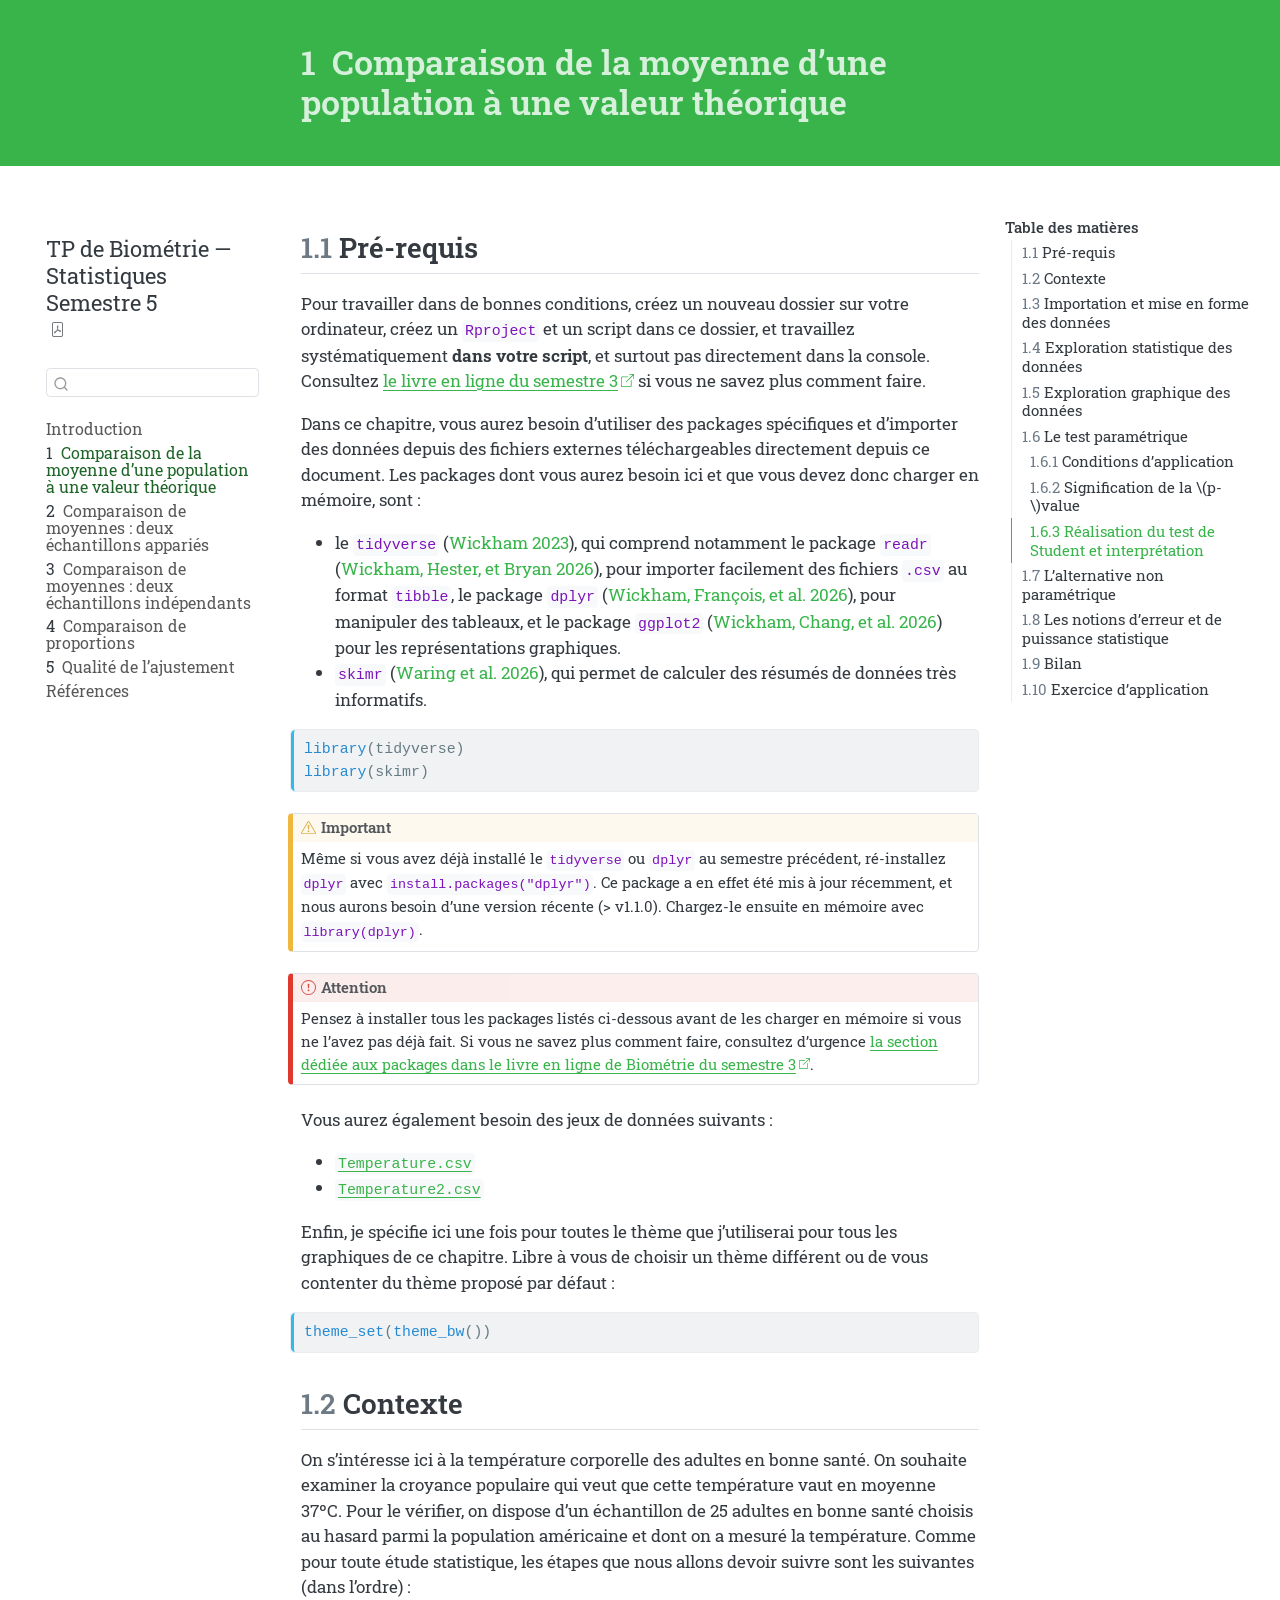
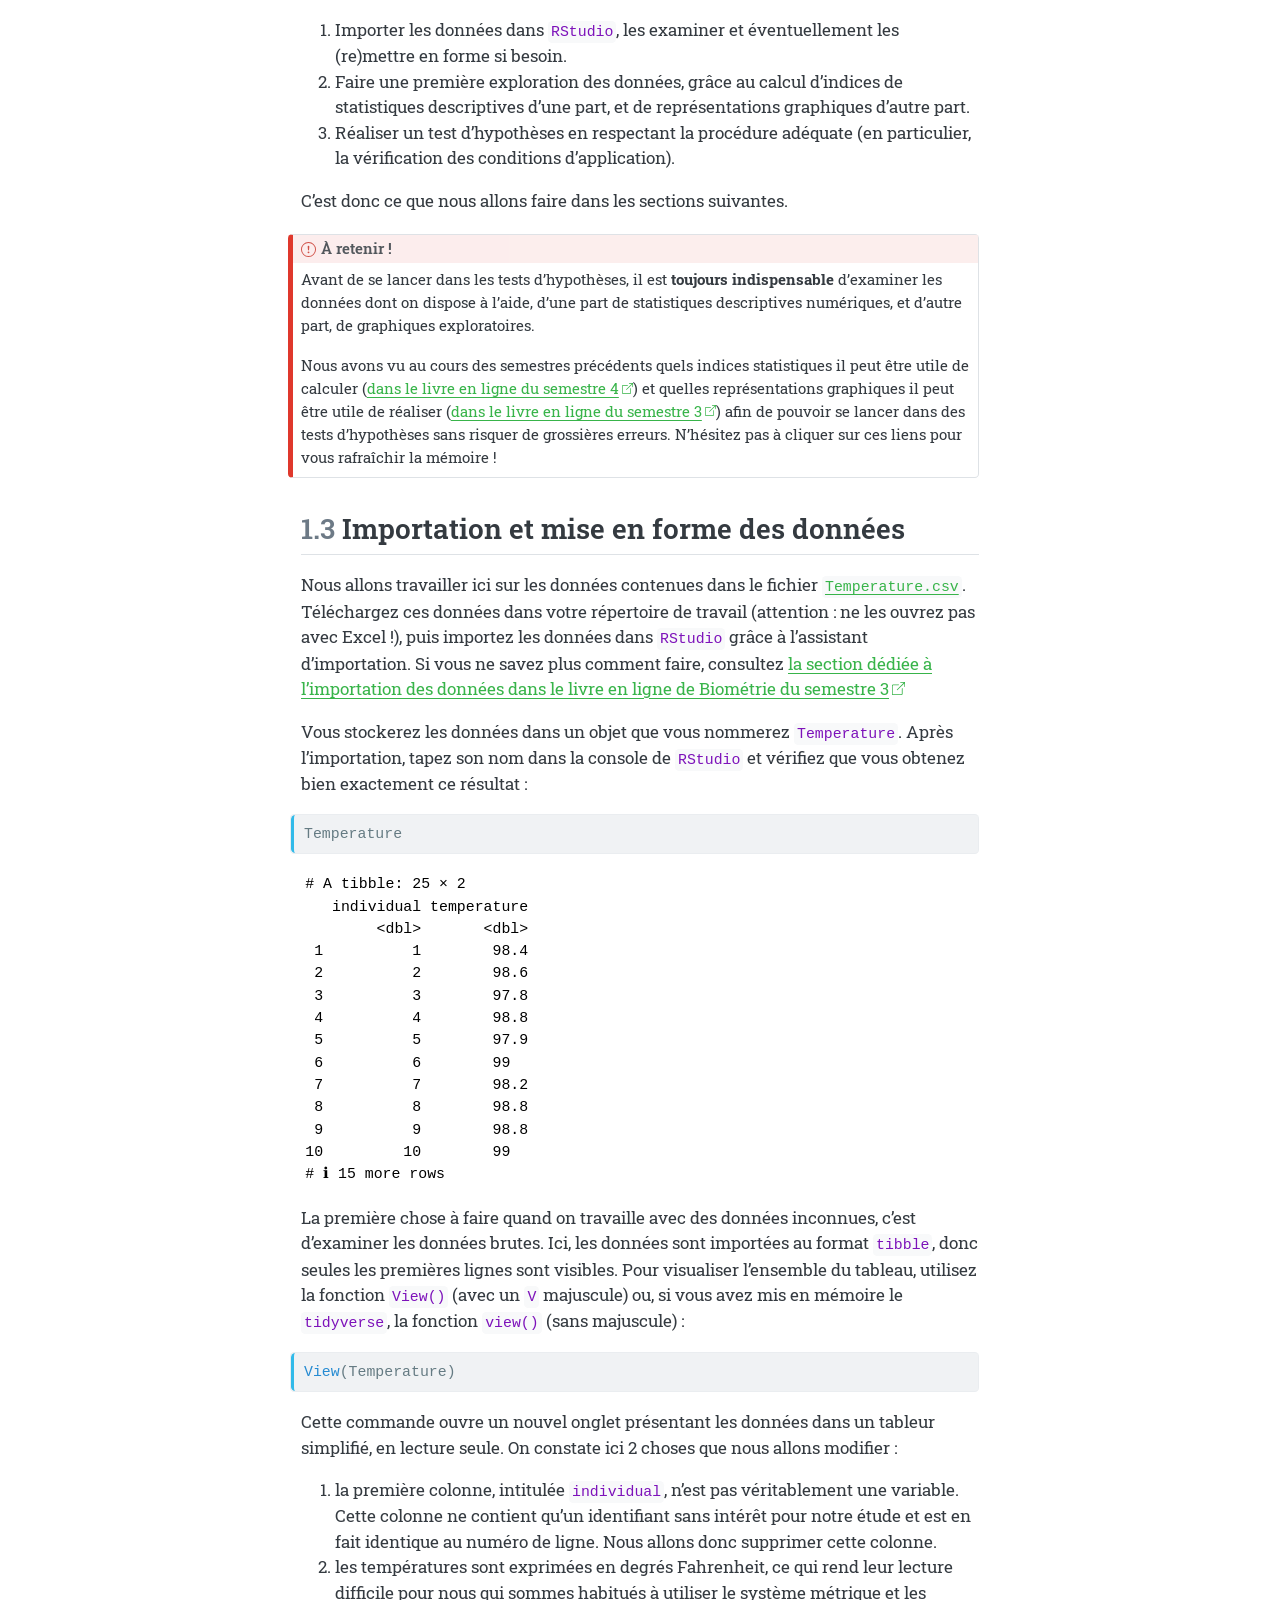
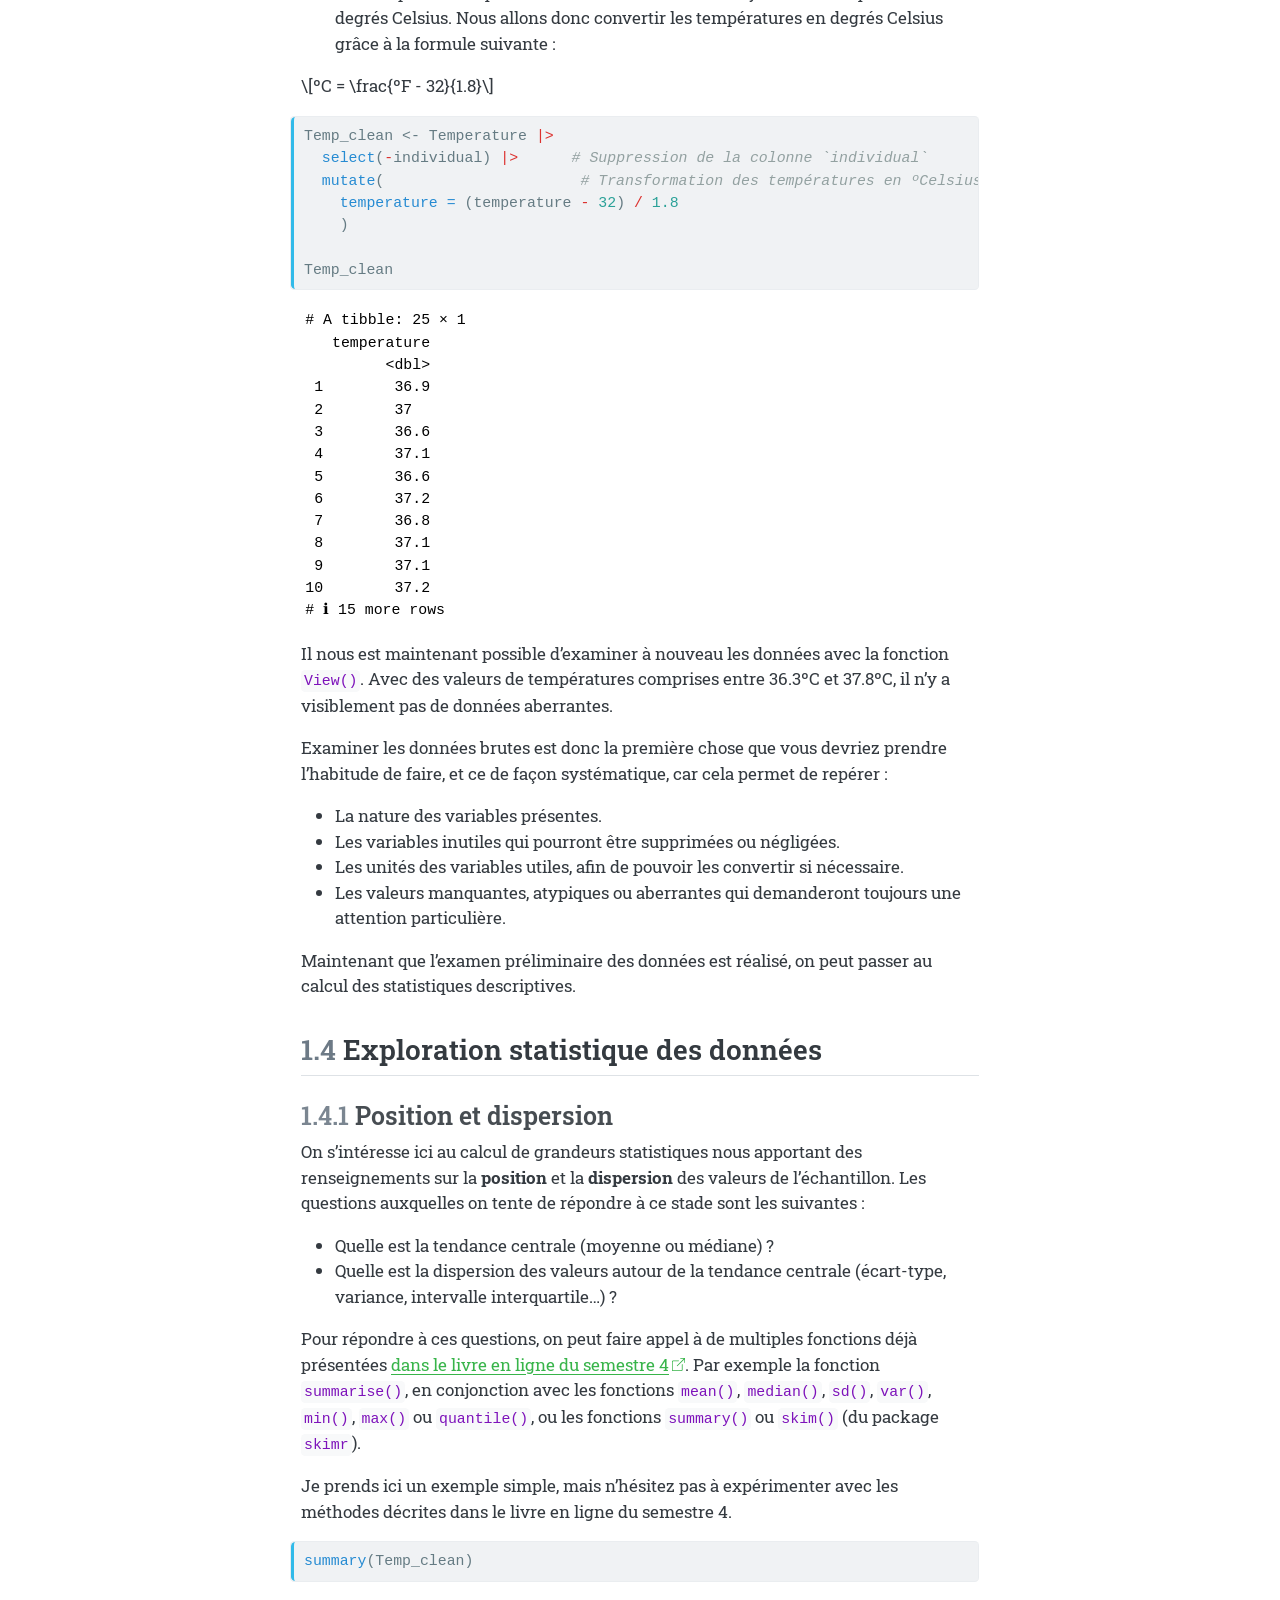
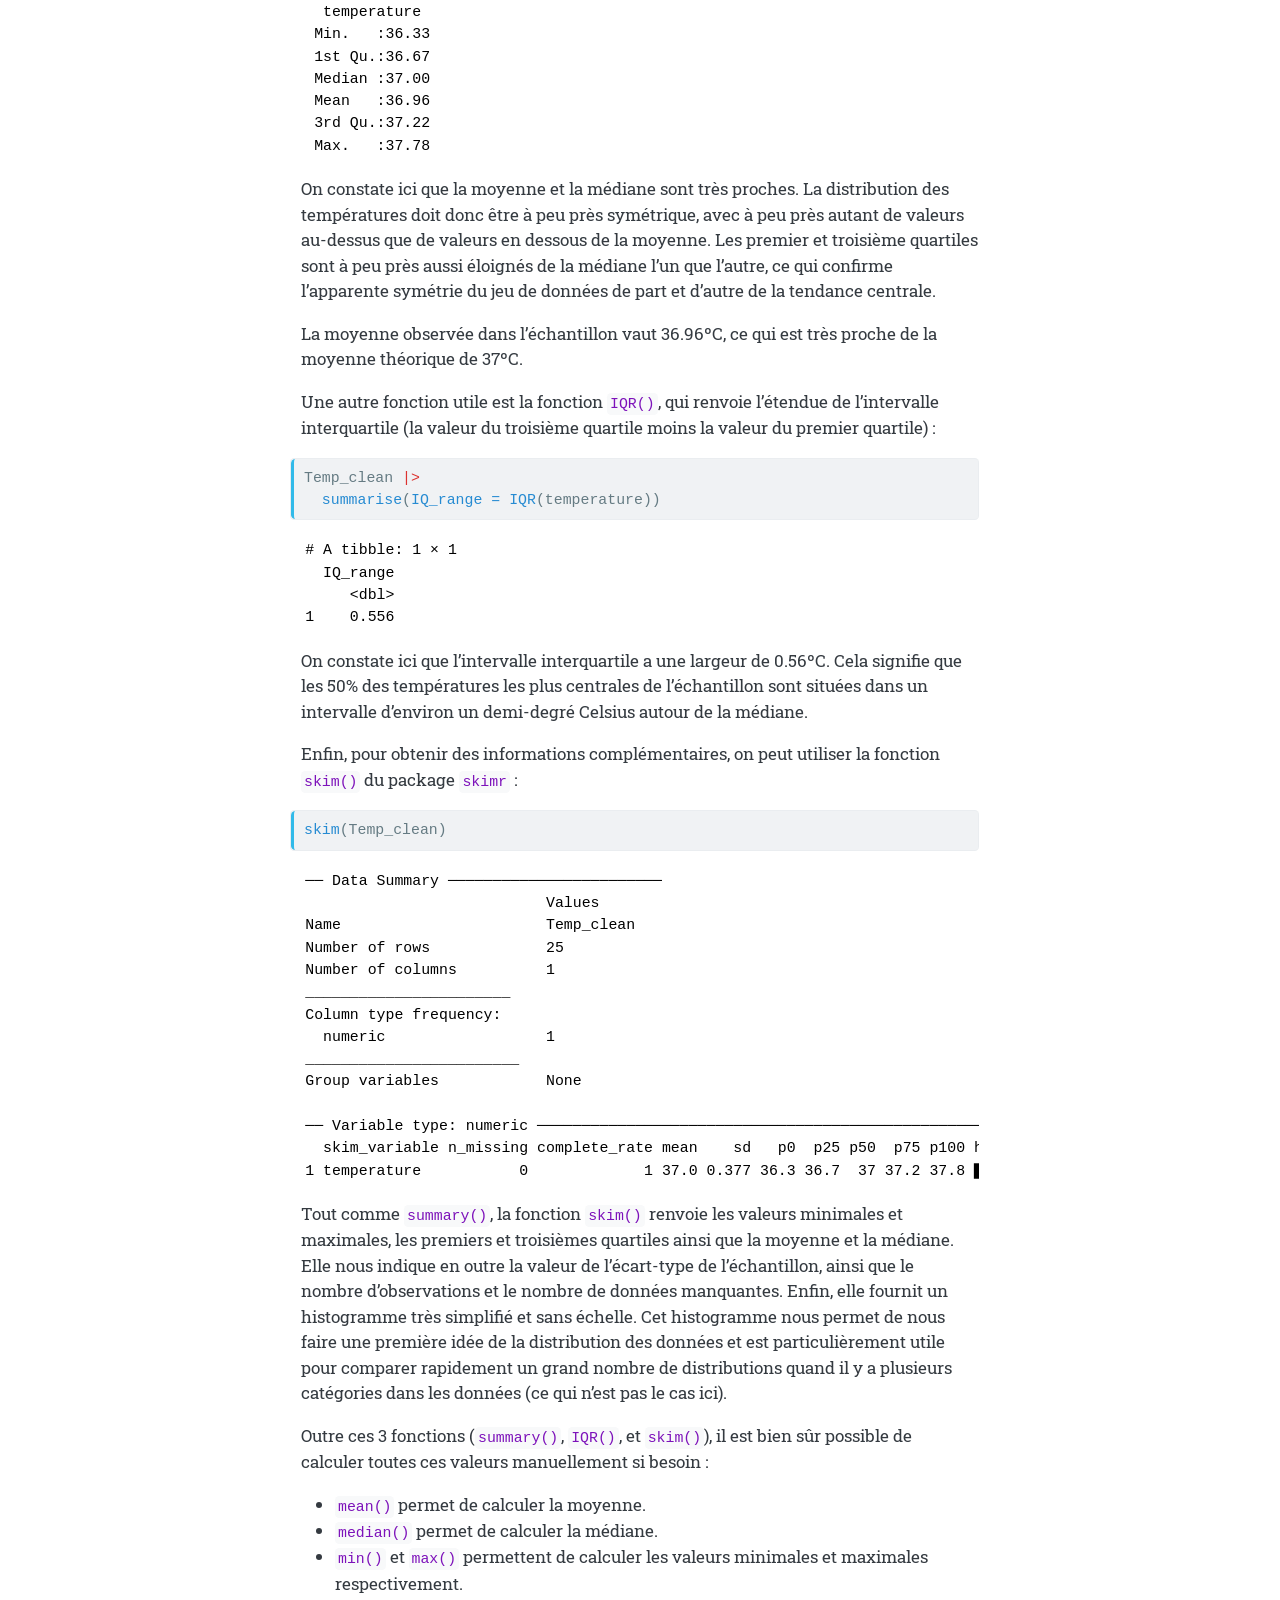
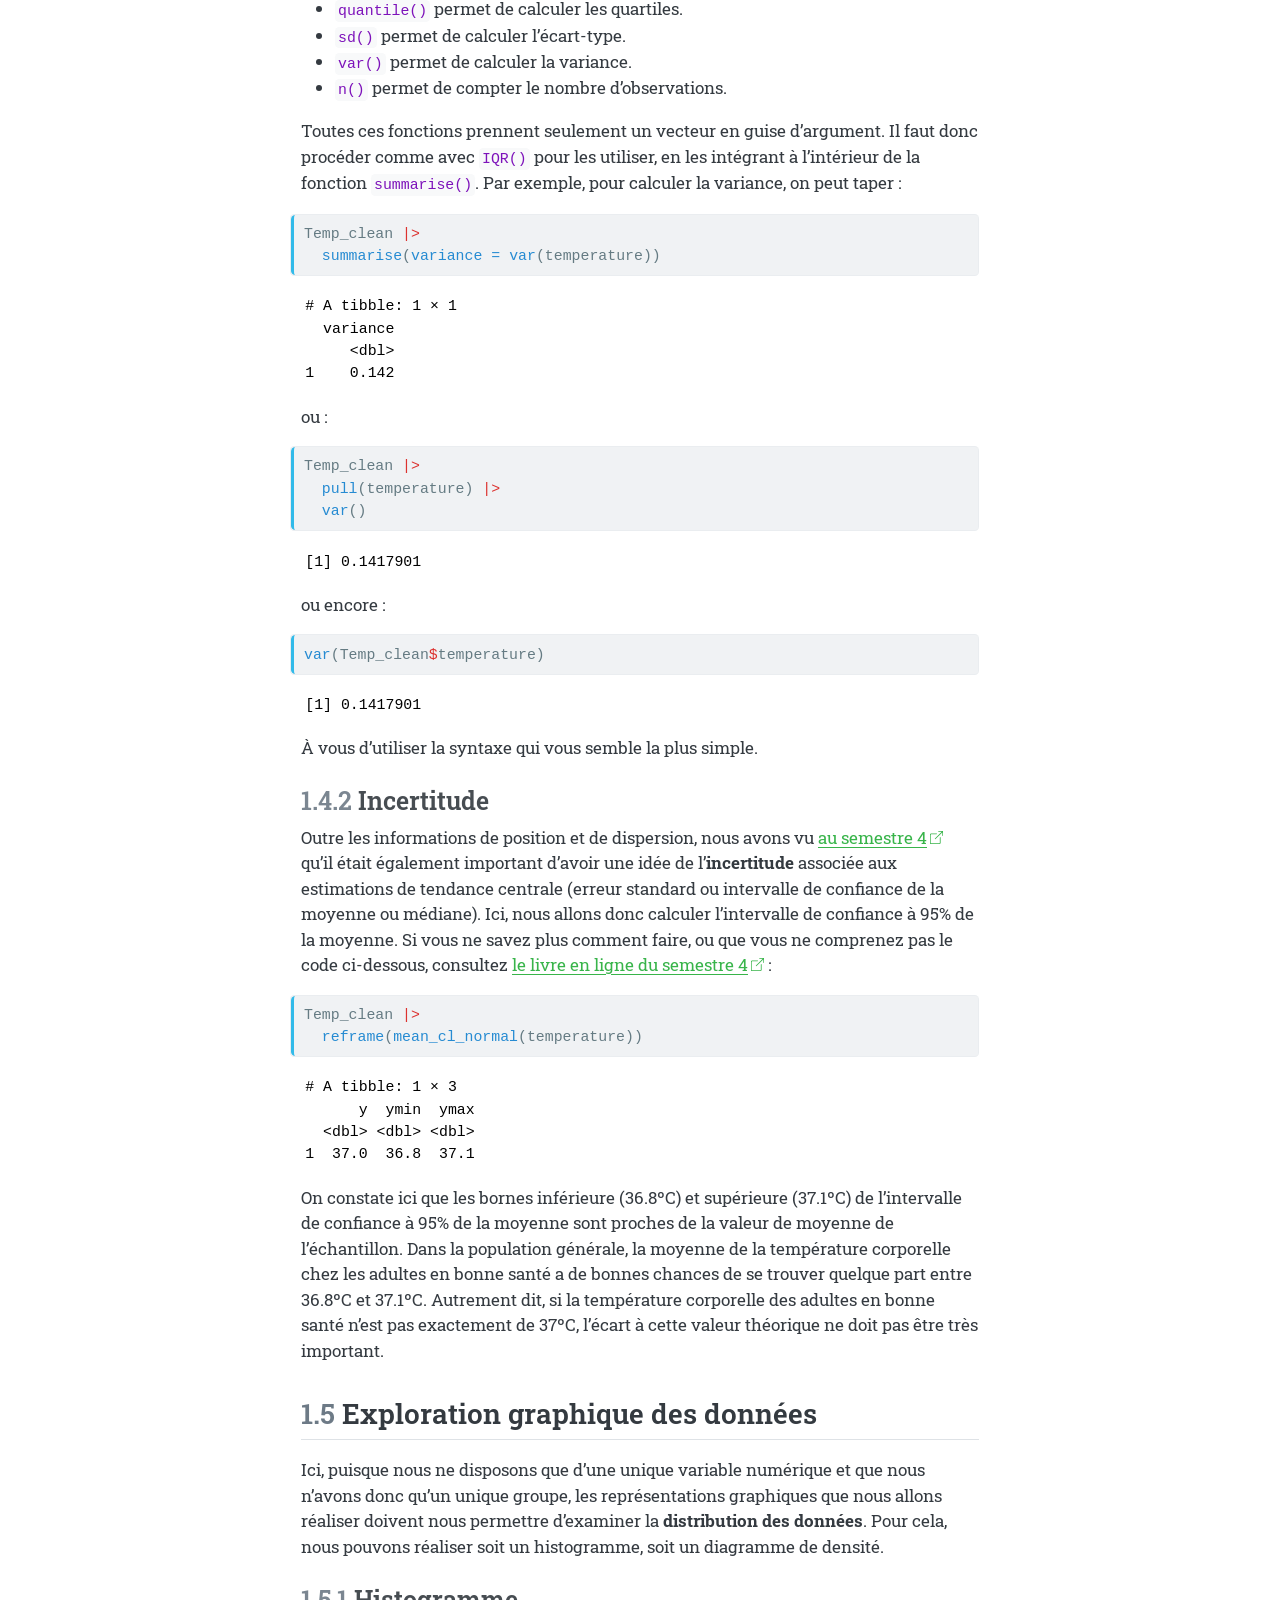
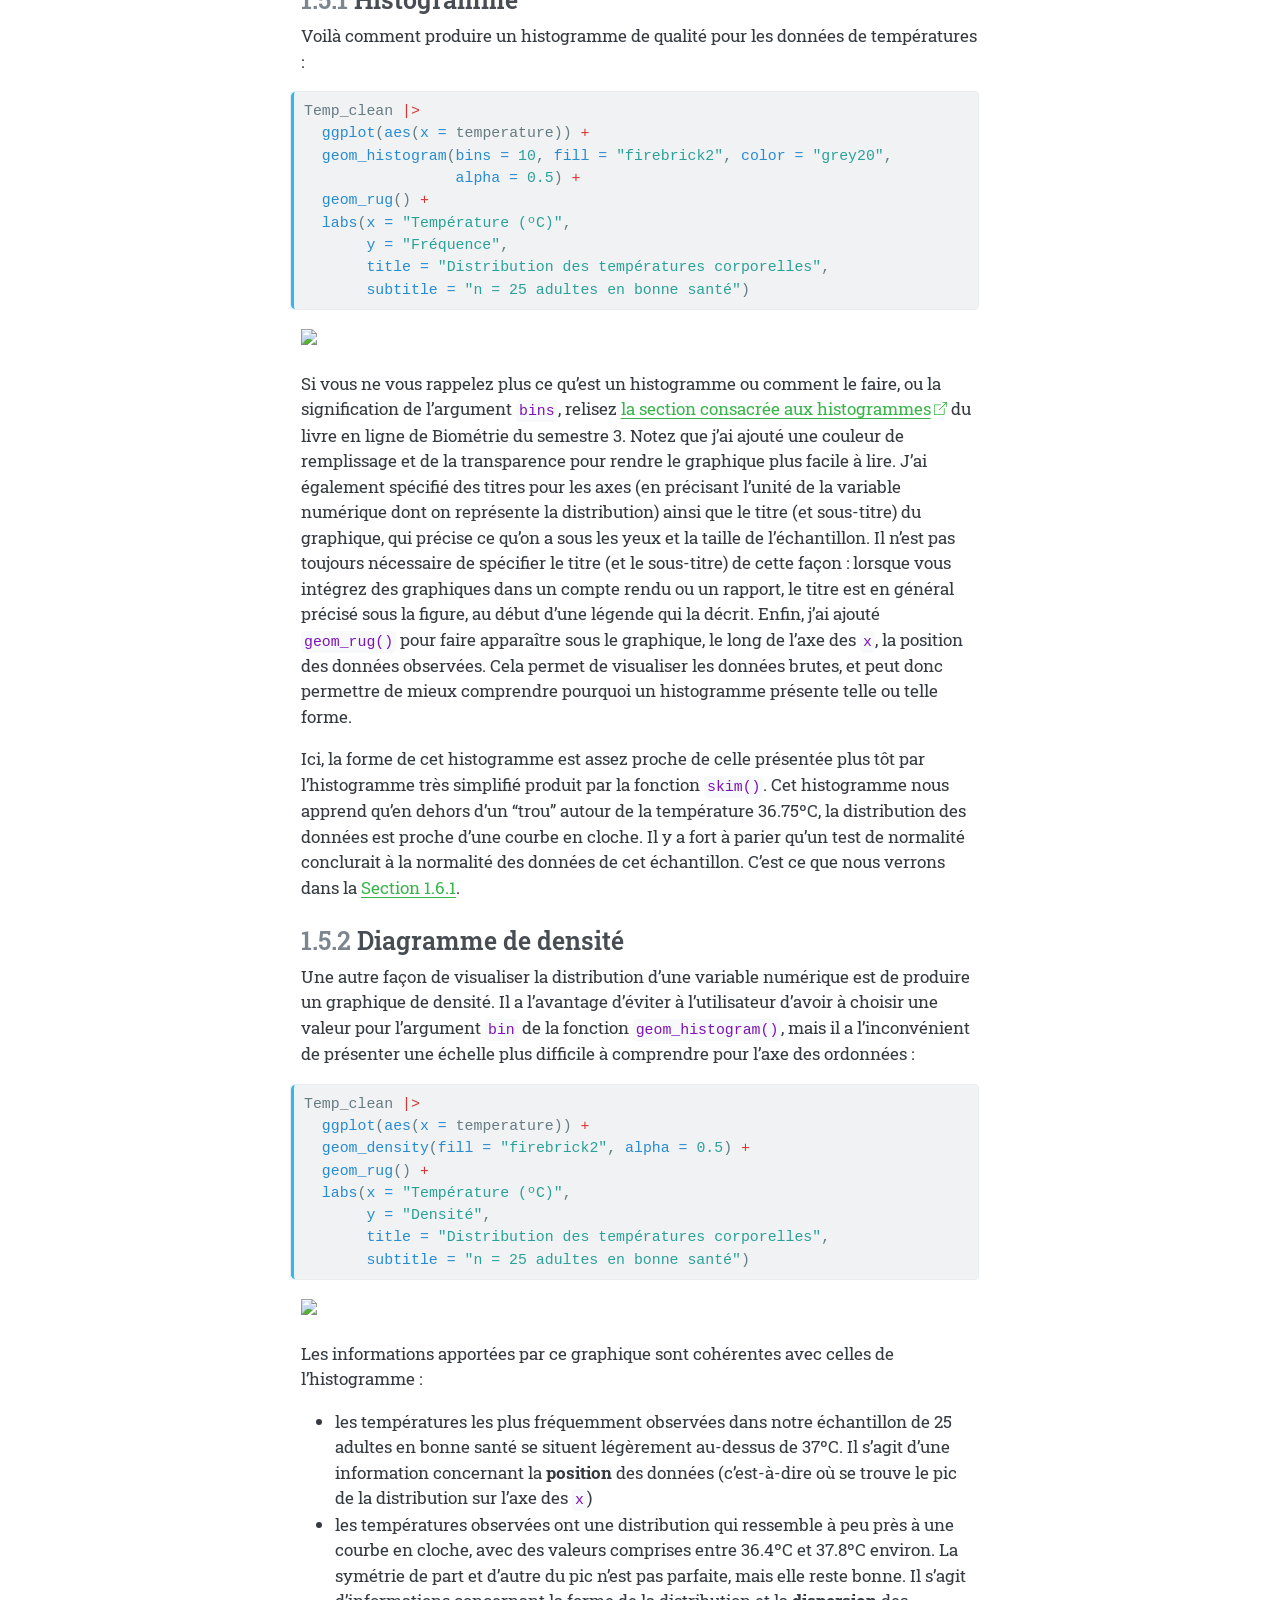
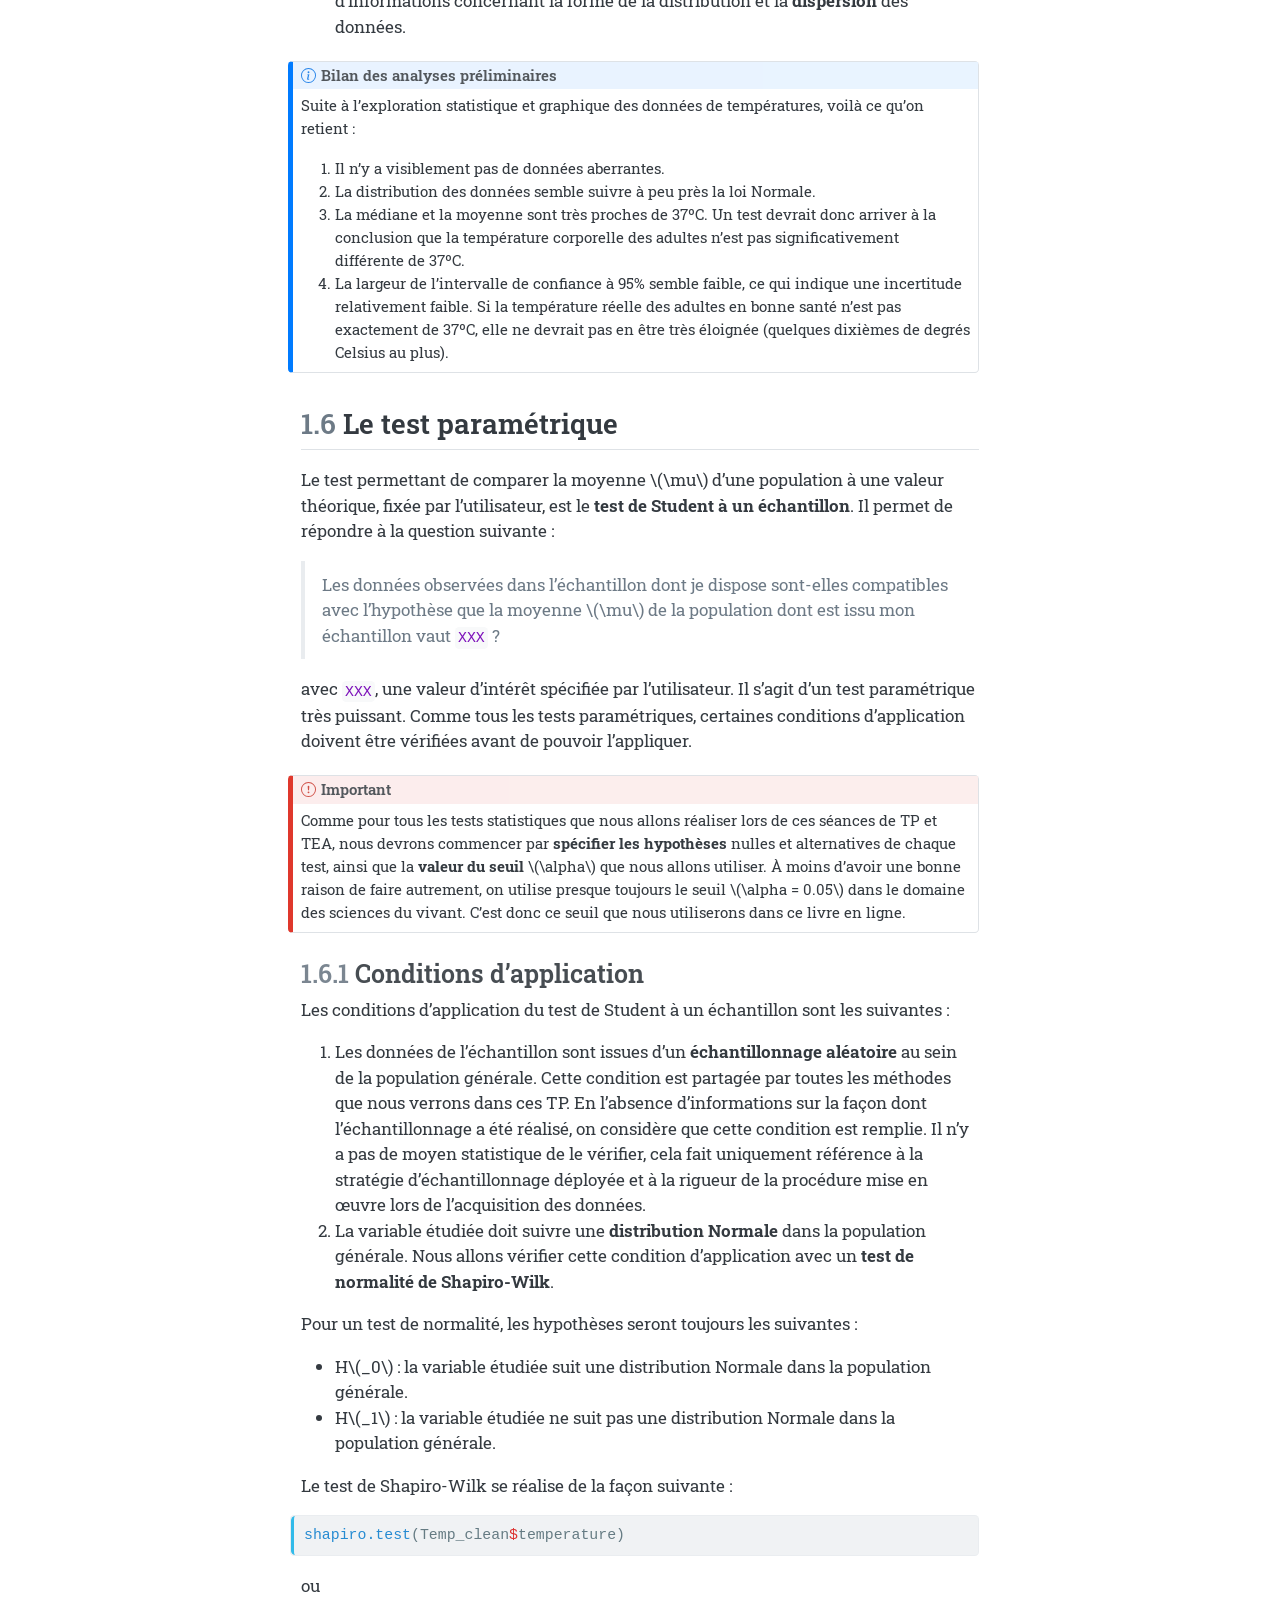
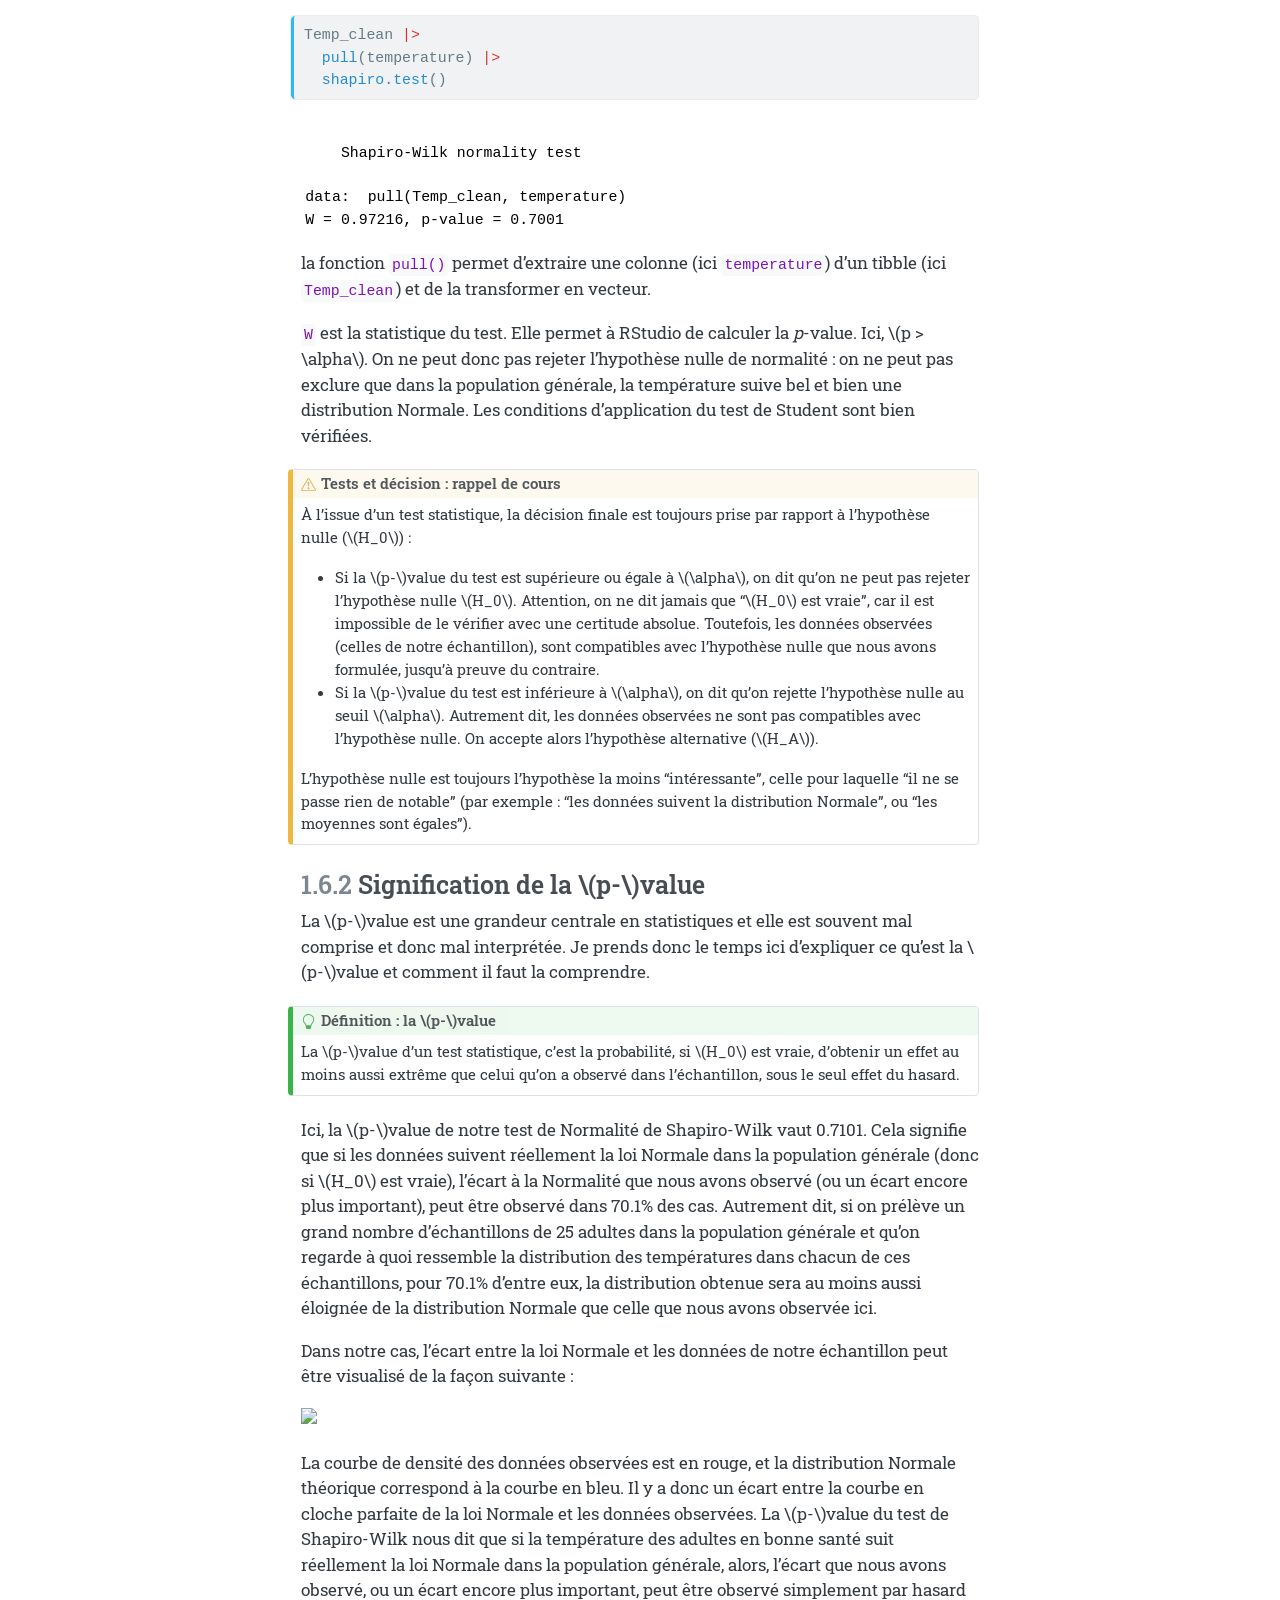
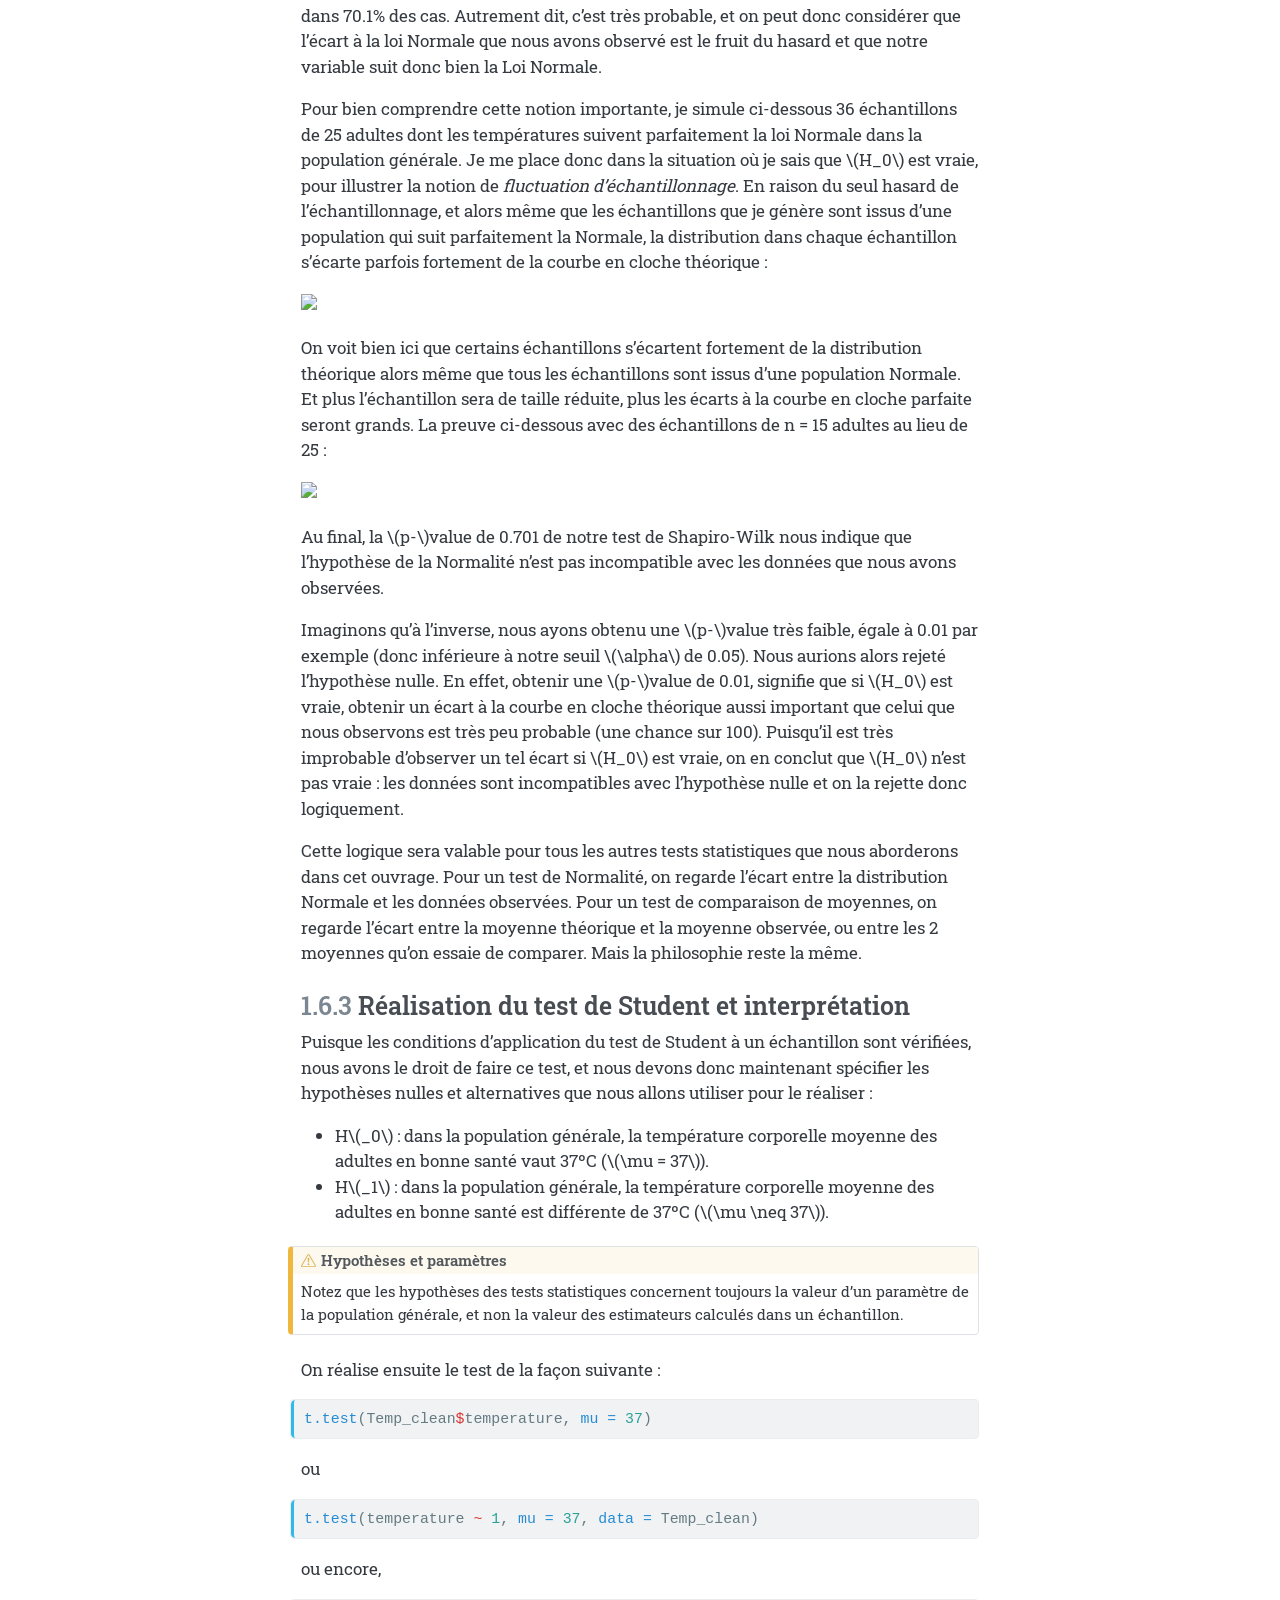
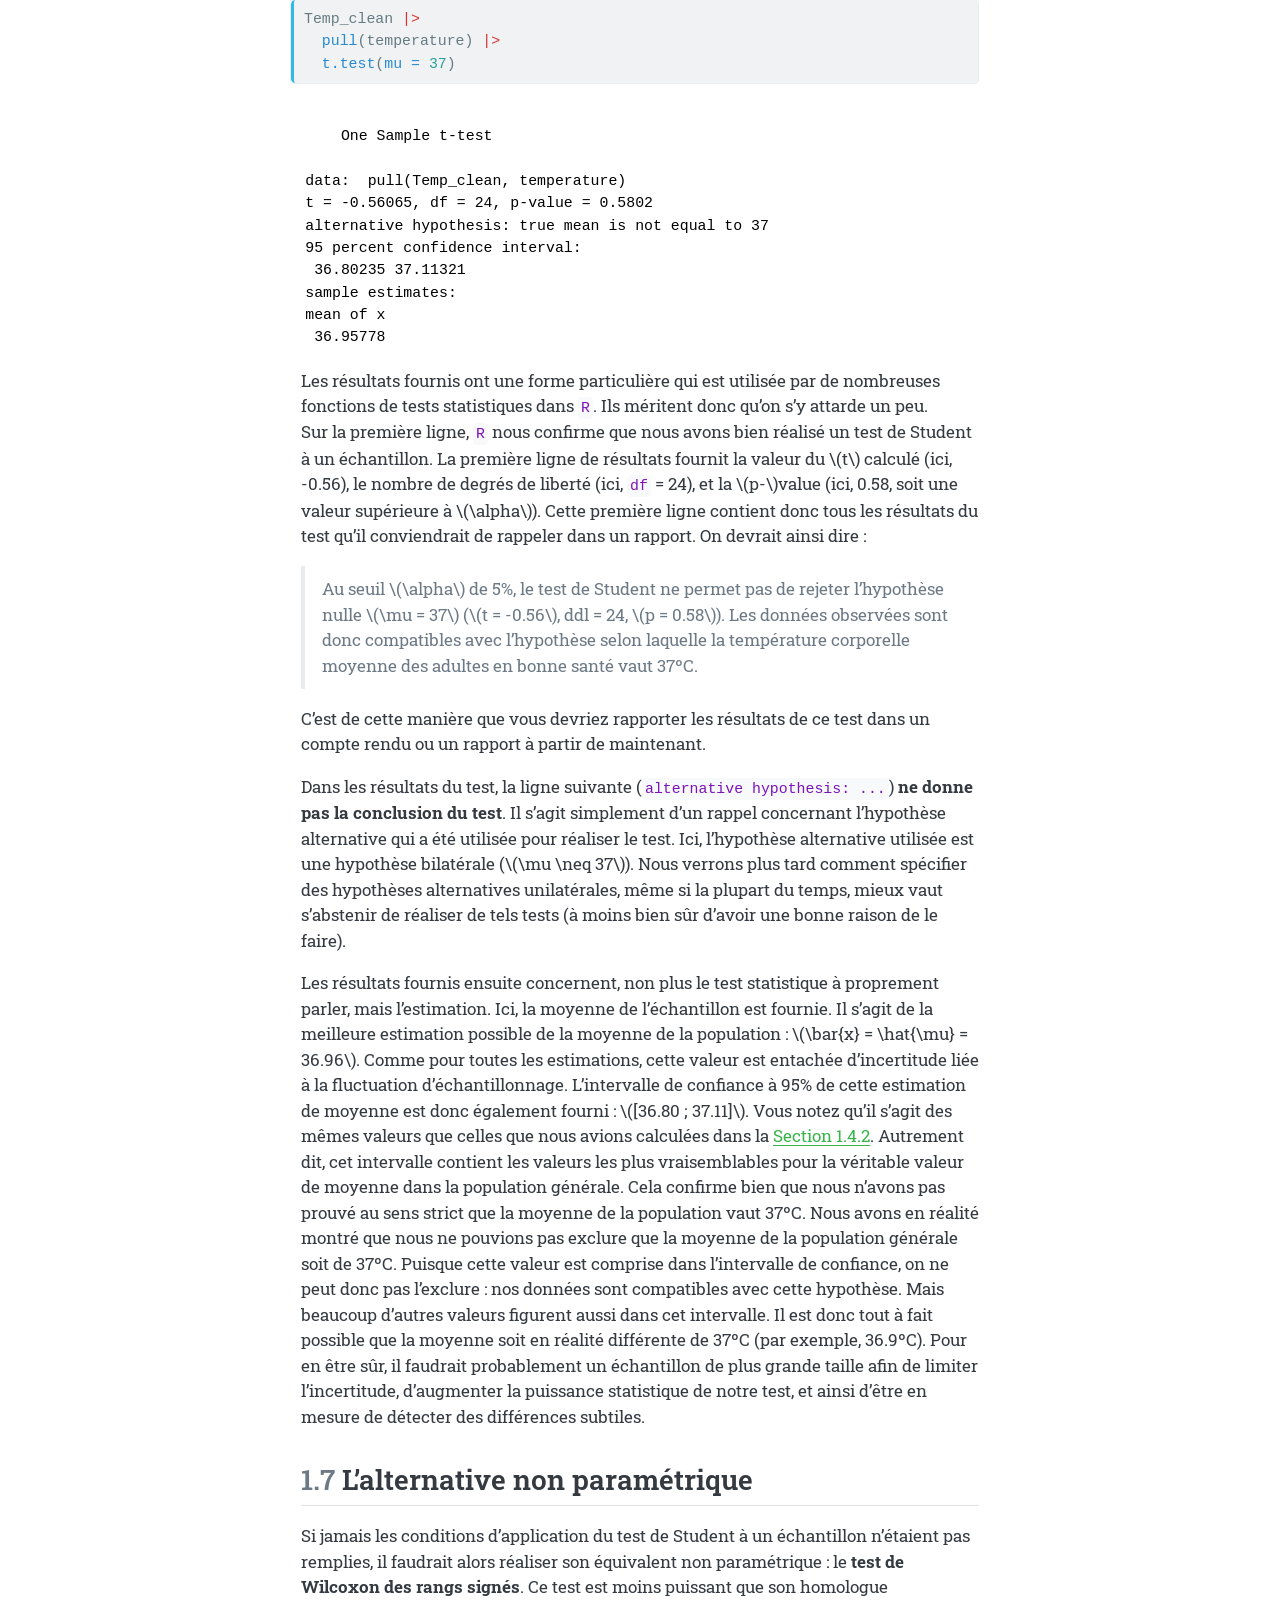
==== commit 13e92d91: "Recompiled with 2 new chapters and updated intro" ====
--- a/docs/01-OneSampleTests.html
+++ b/docs/01-OneSampleTests.html
@@ -231,6 +231,18 @@
   <div class="sidebar-item-container"> 
   <a href="./03-TwoSampleTests.html" class="sidebar-item-text sidebar-link">
  <span class="menu-text"><span class="chapter-number">3</span>&nbsp; <span class="chapter-title">Comparaison de moyennes : deux échantillons indépendants</span></span></a>
+  </div>
+</li>
+        <li class="sidebar-item">
+  <div class="sidebar-item-container"> 
+  <a href="./04-PropTests.html" class="sidebar-item-text sidebar-link">
+ <span class="menu-text"><span class="chapter-number">4</span>&nbsp; <span class="chapter-title">Comparaison de proportions</span></span></a>
+  </div>
+</li>
+        <li class="sidebar-item">
+  <div class="sidebar-item-container"> 
+  <a href="./05-GoodnessFit.html" class="sidebar-item-text sidebar-link">
+ <span class="menu-text"><span class="chapter-number">5</span>&nbsp; <span class="chapter-title">Qualité de l’ajustement</span></span></a>
   </div>
 </li>
         <li class="sidebar-item">
